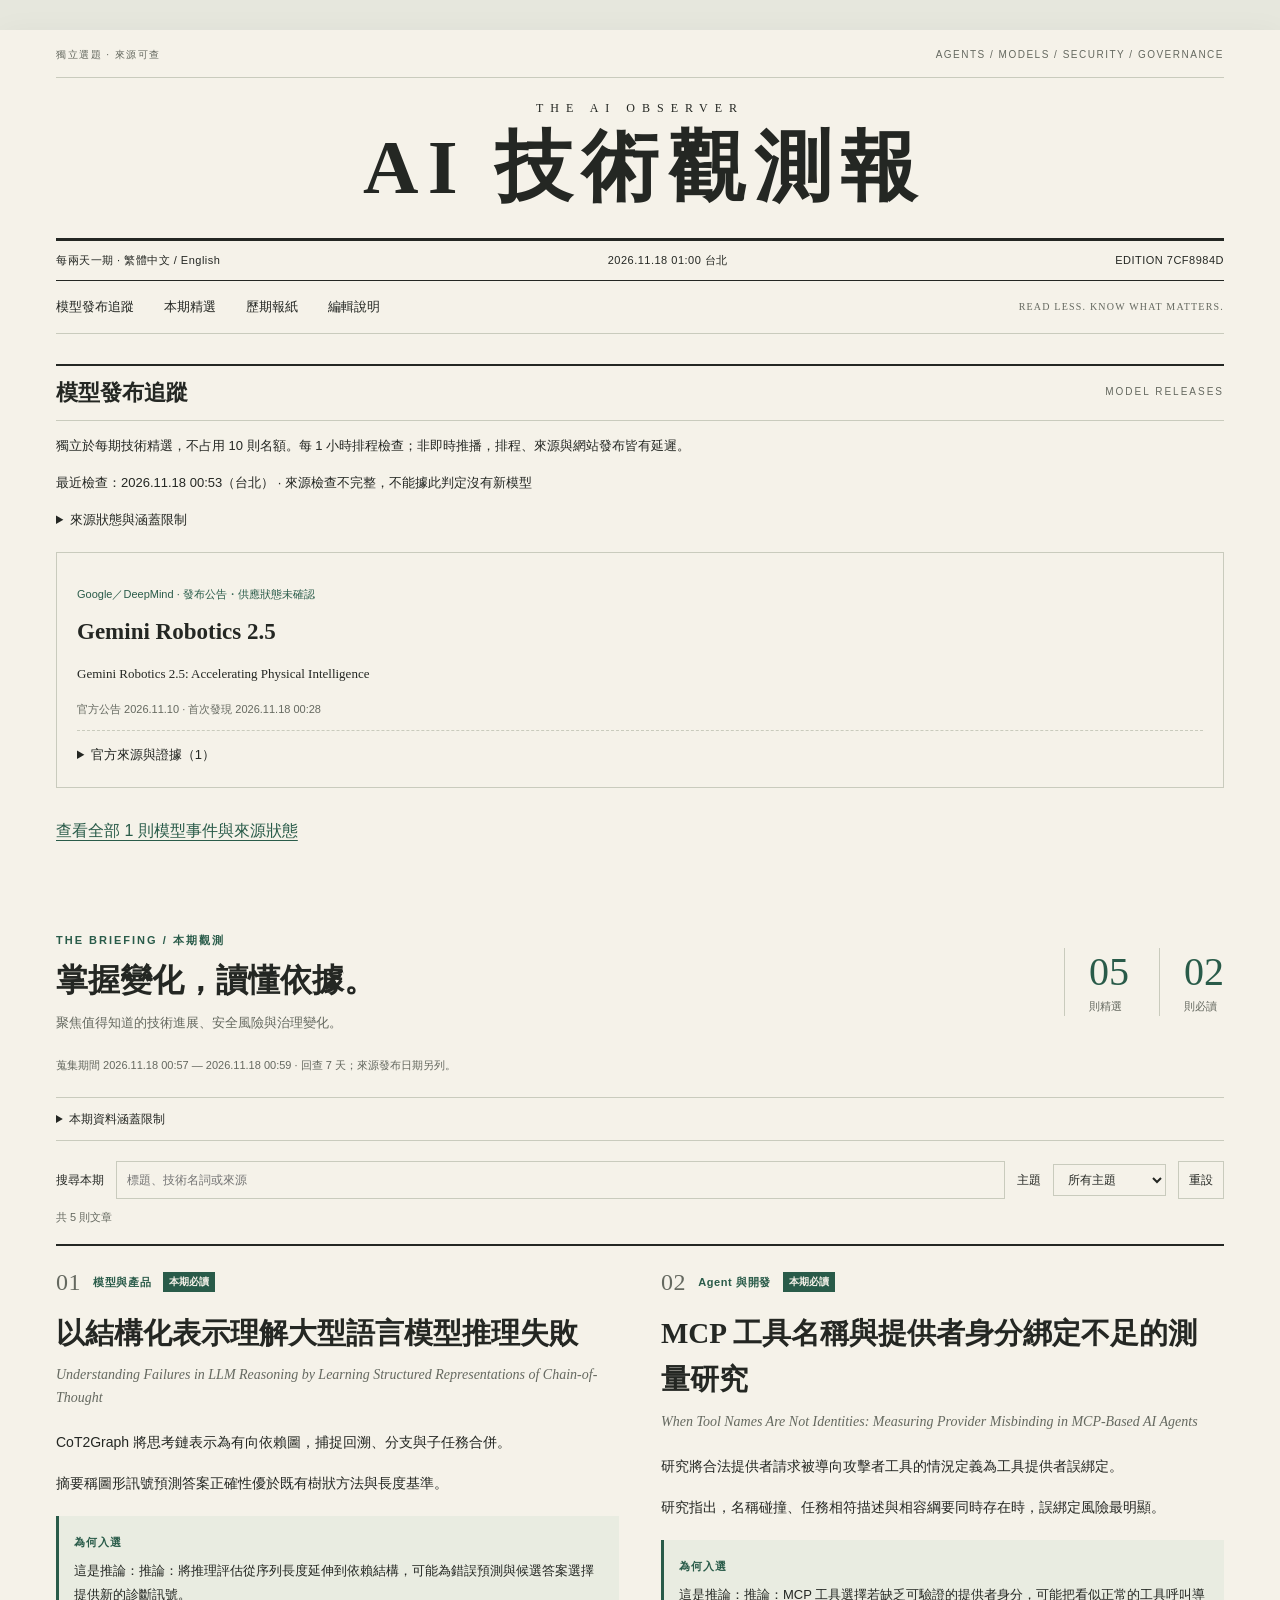
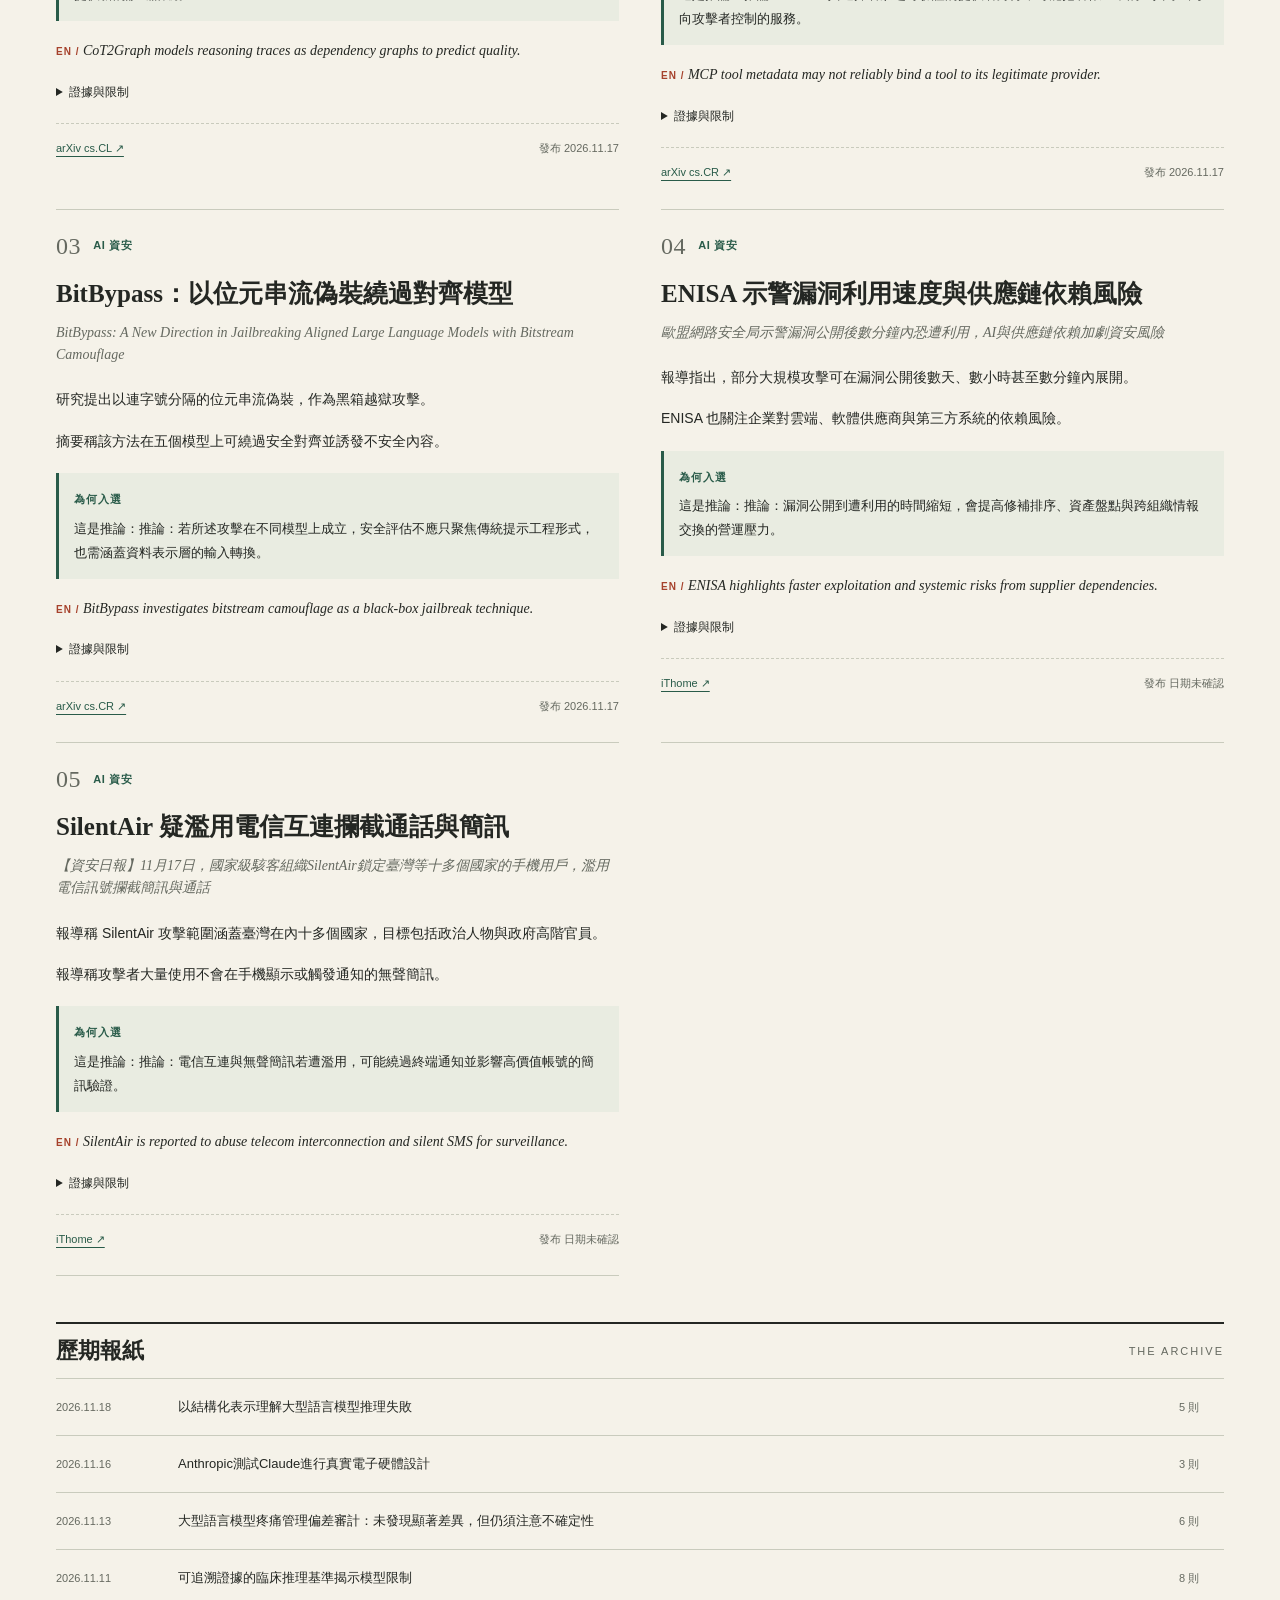
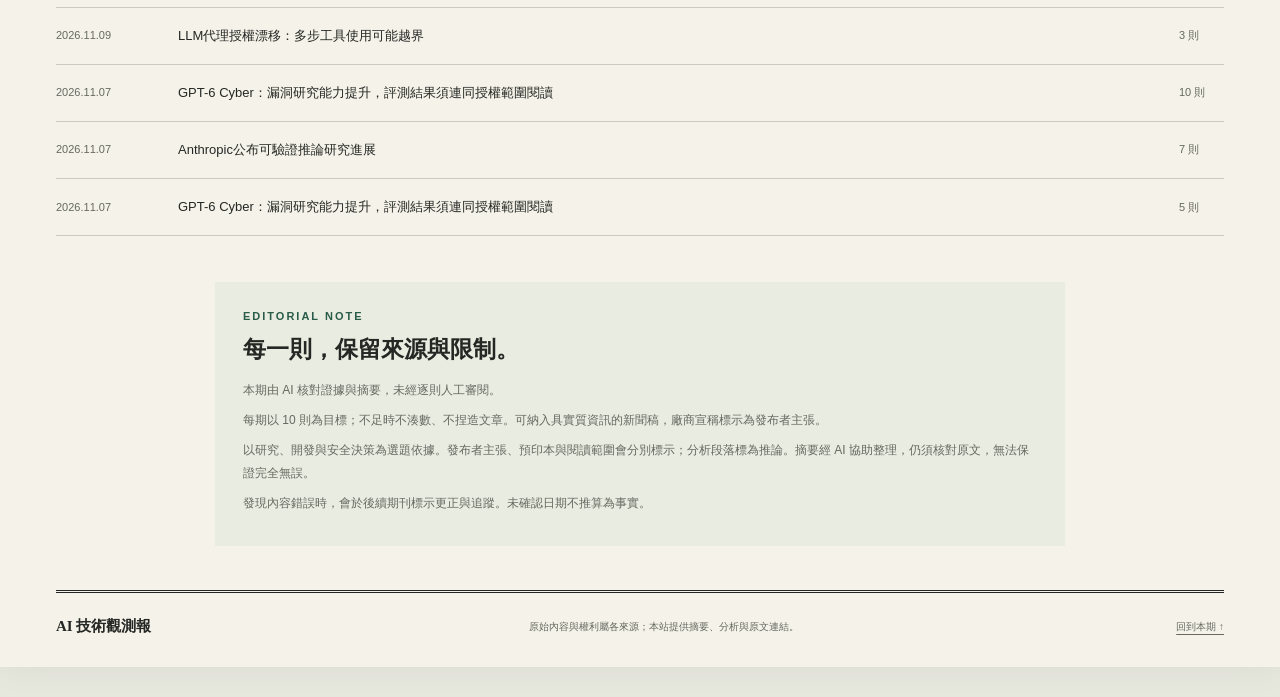
==== index.html @ f8c49986 "Publish evidence-reviewed AI newspaper" ====
<!doctype html>
<html lang="zh-Hant-TW"><head><meta charset="utf-8"><meta name="viewport" content="width=device-width, initial-scale=1">
<meta http-equiv="Content-Security-Policy" content="default-src 'none'; style-src 'self'; script-src 'self'; img-src 'self'; connect-src 'none'; base-uri 'none'; form-action 'none'; object-src 'none'">
<meta name="referrer" content="no-referrer"><meta name="description" content="每兩天精選 AI 技術、Agent、RAG、資安與治理資訊，附可查證來源。">
<title>AI 技術觀測報｜2026.11.18</title><link rel="stylesheet" href="assets/style.css"><script defer src="assets/app.js"></script></head>
<body><div class="paper"><header class="masthead"><div class="utility"><span>獨立選題 · 來源可查</span><span>AGENTS / MODELS / SECURITY / GOVERNANCE</span></div>
<p class="wordmark">THE AI OBSERVER</p><h1><a href="index.html">AI 技術觀測報</a></h1><div class="edition-line"><span>每兩天一期 · 繁體中文 / English</span><time>2026.11.18 01:00 台北</time><span>EDITION 7CF8984D</span></div></header>
<nav class="nav" aria-label="主要導覽"><a href="releases/index.html">模型發布追蹤</a><a href="#latest">本期精選</a><a href="#archive">歷期報紙</a><a href="#about">編輯說明</a><span class="nav-note">READ LESS. KNOW WHAT MATTERS.</span></nav>
<main><section class="model-releases" id="model-releases" tabindex="-1"><div class="section-heading"><h2>模型發布追蹤</h2><span>MODEL RELEASES</span></div>
<p>獨立於每期技術精選，不占用 10 則名額。每 1 小時排程檢查；非即時推播，排程、來源與網站發布皆有延遲。</p>
<p>最近檢查：2026.11.18 00:53（台北） · 來源檢查不完整，不能據此判定沒有新模型</p>
<details class="release-health"><summary>來源狀態與涵蓋限制</summary><ul><li>OpenAI Newsroom：部分完成；公告內文無法讀取；僅保存官方 Feed 摘錄。；公告內文無法讀取；僅保存官方 Feed 摘錄。；公告擷取或驗證失敗；保留先前事件。；公告內文無法讀取；僅保存官方 Feed 摘錄。；公告內文無法讀取；僅保存官方 Feed 摘錄。；公告內文無法讀取；僅保存官方 Feed 摘錄。</li><li>Anthropic News：已檢查</li><li>Google DeepMind Blog：已檢查</li><li>Meta AI Blog：已檢查</li><li>DeepSeek Change Log：已檢查</li><li>Qwen Official Research Index：已檢查</li><li>Qwen Official Model Repositories：已檢查</li></ul>
<p>依官方標題、版本名稱與發布用語辨識，未經逐則語意核對。僅擷取目前可見索引與設定回查範圍；不保證涵蓋所有新模型。日期未知不推算為發布日。</p>
<p>預告不代表已開放；權重上架不代表採用開放原始碼授權。Qwen 官方模型庫只補充權重消息，不能代表所有 API 模型發布。</p></details>
<div class="release-grid"><article class="release-card" id="model-4d3a0449ab5a70068e7b" data-provider="google" data-stage="announcement">
<p class="release-kicker">Google／DeepMind · 發布公告・供應狀態未確認</p>
<h3>Gemini Robotics 2.5</h3><p class="release-title" lang="en">Gemini Robotics 2.5: Accelerating Physical Intelligence</p>
<p class="release-date">官方公告 2026.11.10 · 首次發現 2026.11.18 00:28</p>
<details><summary>官方來源與證據（1）</summary><p>以下為發布者主張，未經本站獨立實測。供應、授權與價格以官方文件為準。</p><ul><li><a href="https://deepmind.google/blog/gemini-robotics-2-5-accelerates-real-world-physical-intelligence/" target="_blank" rel="noopener noreferrer">Gemini Robotics 2.5: Accelerating Physical Intelligence</a><p>官方公告 2026.11.10 · 已擷取網頁文字</p><blockquote cite="https://deepmind.google/blog/gemini-robotics-2-5-accelerates-real-world-physical-intelligence/">November 10, 2026 Models Gemini Robotics 2.5 accelerates real-world general dexterity Carolina Parada Share Your browser does not support the</blockquote></li></ul></details></article></div><p class="release-empty" hidden>沒有符合條件的模型事件。</p><a class="release-all" href="releases/index.html">查看全部 1 則模型事件與來源狀態</a></section><section class="issue-intro" id="latest"><div><p class="eyebrow">THE BRIEFING / 本期觀測</p><h2>掌握變化，讀懂依據。</h2><p>聚焦值得知道的技術進展、安全風險與治理變化。</p></div><div class="issue-stats"><div><strong>05</strong><span>則精選</span></div><div><strong>02</strong><span>則必讀</span></div></div></section>
<div class="coverage">蒐集期間 2026.11.18 00:57 — 2026.11.18 00:59 · 回查 7 天；來源發布日期另列。</div><details class="coverage-notes"><summary>本期資料涵蓋限制</summary><ul><li>OpenAI Newsroom：partial</li></ul></details>
<form class="filters" role="search"><label for="search">搜尋本期</label><input id="search" type="search" placeholder="標題、技術名詞或來源" autocomplete="off"><label for="topic">主題</label><select id="topic"><option value="all">所有主題</option><option value="security">AI 資安</option><option value="governance">AI 治理</option><option value="rag">RAG</option><option value="agents">Agent 與開發</option><option value="models">模型與產品</option><option value="research">研究與實作</option></select><button id="reset" type="button">重設</button></form>
<p id="filter-result" class="filter-result" role="status" aria-live="polite">共 5 則文章</p><section class="stories" aria-label="本期文章"><article class="story lead-story" data-topic="models" data-search="以結構化表示理解大型語言模型推理失敗 understanding failures in llm reasoning by learning structured representations of chain-of-thought cot2graph models reasoning traces as dependency graphs to predict quality. 模型與產品 arxiv cs.cl" id="story-6f3a37a6cb5a63295b57">
      <div class="story-kicker"><span class="story-number">01</span><span>模型與產品</span><span class="tag essential">本期必讀</span></div>
      <h2>以結構化表示理解大型語言模型推理失敗</h2><p class="original-title" lang="en">Understanding Failures in LLM Reasoning by Learning Structured Representations of Chain-of-Thought</p>
      <div class="claim-text"><p>CoT2Graph 將思考鏈表示為有向依賴圖，捕捉回溯、分支與子任務合併。</p><p>摘要稱圖形訊號預測答案正確性優於既有樹狀方法與長度基準。</p></div>
      <aside class="why"><strong>為何入選</strong><p>這是推論：推論：將推理評估從序列長度延伸到依賴結構，可能為錯誤預測與候選答案選擇提供新的診斷訊號。</p></aside>
      <p class="takeaway" lang="en"><span>EN /</span> CoT2Graph models reasoning traces as dependency graphs to predict quality.</p>
      <details><summary>證據與限制</summary><p>僅讀取預印本摘要；未核驗模型、資料集、比較基準與效果是否可重現。</p><p class="evidence-label">僅閱讀摘要 · 預印本・審查狀態未確認</p><blockquote>represents CoT traces as directed dependency graphs</blockquote><blockquote>graph-based signals better predict</blockquote></details>
      <footer class="source-line"><a href="https://arxiv.org/abs/2611.18611" target="_blank" rel="noopener noreferrer">arXiv cs.CL ↗</a><span>發布 2026.11.17</span></footer>
    </article><article class="story lead-story" data-topic="agents" data-search="mcp 工具名稱與提供者身分綁定不足的測量研究 when tool names are not identities: measuring provider misbinding in mcp-based ai agents mcp tool metadata may not reliably bind a tool to its legitimate provider. agent 與開發 arxiv cs.cr" id="story-ed636a10bf61a76db570">
      <div class="story-kicker"><span class="story-number">02</span><span>Agent 與開發</span><span class="tag essential">本期必讀</span></div>
      <h2>MCP 工具名稱與提供者身分綁定不足的測量研究</h2><p class="original-title" lang="en">When Tool Names Are Not Identities: Measuring Provider Misbinding in MCP-Based AI Agents</p>
      <div class="claim-text"><p>研究將合法提供者請求被導向攻擊者工具的情況定義為工具提供者誤綁定。</p><p>研究指出，名稱碰撞、任務相符描述與相容綱要同時存在時，誤綁定風險最明顯。</p></div>
      <aside class="why"><strong>為何入選</strong><p>這是推論：推論：MCP 工具選擇若缺乏可驗證的提供者身分，可能把看似正常的工具呼叫導向攻擊者控制的服務。</p></aside>
      <p class="takeaway" lang="en"><span>EN /</span> MCP tool metadata may not reliably bind a tool to its legitimate provider.</p>
      <details><summary>證據與限制</summary><p>僅讀取預印本摘要；實驗在受控 MCP 環境進行，未證明所有實際部署皆有相同風險。</p><p class="evidence-label">僅閱讀摘要 · 預印本・審查狀態未確認</p><blockquote>tool-provider misbinding</blockquote><blockquote>exact-name collision, task-aligned description</blockquote></details>
      <footer class="source-line"><a href="https://arxiv.org/abs/2611.21577" target="_blank" rel="noopener noreferrer">arXiv cs.CR ↗</a><span>發布 2026.11.17</span></footer>
    </article><article class="story " data-topic="security" data-search="bitbypass：以位元串流偽裝繞過對齊模型 bitbypass: a new direction in jailbreaking aligned large language models with bitstream camouflage bitbypass investigates bitstream camouflage as a black-box jailbreak technique. ai 資安 arxiv cs.cr" id="story-3fdbf4f9b178be4c802b">
      <div class="story-kicker"><span class="story-number">03</span><span>AI 資安</span></div>
      <h2>BitBypass：以位元串流偽裝繞過對齊模型</h2><p class="original-title" lang="en">BitBypass: A New Direction in Jailbreaking Aligned Large Language Models with Bitstream Camouflage</p>
      <div class="claim-text"><p>研究提出以連字號分隔的位元串流偽裝，作為黑箱越獄攻擊。</p><p>摘要稱該方法在五個模型上可繞過安全對齊並誘發不安全內容。</p></div>
      <aside class="why"><strong>為何入選</strong><p>這是推論：推論：若所述攻擊在不同模型上成立，安全評估不應只聚焦傳統提示工程形式，也需涵蓋資料表示層的輸入轉換。</p></aside>
      <p class="takeaway" lang="en"><span>EN /</span> BitBypass investigates bitstream camouflage as a black-box jailbreak technique.</p>
      <details><summary>證據與限制</summary><p>僅讀取預印本摘要；研究結果尚未經獨立驗證，且攻擊細節與實際防禦成本未完整呈現。</p><p class="evidence-label">僅閱讀摘要 · 預印本・審查狀態未確認</p><blockquote>hyphen-separated bitstream camouflage</blockquote><blockquote>bypassing their safety alignment</blockquote></details>
      <footer class="source-line"><a href="https://arxiv.org/abs/2506.02479" target="_blank" rel="noopener noreferrer">arXiv cs.CR ↗</a><span>發布 2026.11.17</span></footer>
    </article><article class="story " data-topic="security" data-search="enisa 示警漏洞利用速度與供應鏈依賴風險 歐盟網路安全局示警漏洞公開後數分鐘內恐遭利用，ai與供應鏈依賴加劇資安風險 enisa highlights faster exploitation and systemic risks from supplier dependencies. ai 資安 ithome" id="story-40868db9f48389b1e724">
      <div class="story-kicker"><span class="story-number">04</span><span>AI 資安</span></div>
      <h2>ENISA 示警漏洞利用速度與供應鏈依賴風險</h2><p class="original-title" lang="en">歐盟網路安全局示警漏洞公開後數分鐘內恐遭利用，AI與供應鏈依賴加劇資安風險</p>
      <div class="claim-text"><p>報導指出，部分大規模攻擊可在漏洞公開後數天、數小時甚至數分鐘內展開。</p><p>ENISA 也關注企業對雲端、軟體供應商與第三方系統的依賴風險。</p></div>
      <aside class="why"><strong>為何入選</strong><p>這是推論：推論：漏洞公開到遭利用的時間縮短，會提高修補排序、資產盤點與跨組織情報交換的營運壓力。</p></aside>
      <p class="takeaway" lang="en"><span>EN /</span> ENISA highlights faster exploitation and systemic risks from supplier dependencies.</p>
      <details><summary>證據與限制</summary><p>此篇為 iThome 二手報導，未直接讀取 ENISA 報告；摘要未提供個別漏洞或事件的驗證資料。</p><p class="evidence-label">已擷取網頁文字 · 二手報導</p><blockquote>甚至數分鐘內利用漏洞</blockquote><blockquote>企業對外部技術與服務的依賴</blockquote></details>
      <footer class="source-line"><a href="https://www.ithome.com.tw/news/180493" target="_blank" rel="noopener noreferrer">iThome ↗</a><span>發布 日期未確認</span></footer>
    </article><article class="story " data-topic="security" data-search="silentair 疑濫用電信互連攔截通話與簡訊 【資安日報】11月17日，國家級駭客組織silentair鎖定臺灣等十多個國家的手機用戶，濫用電信訊號攔截簡訊與通話 silentair is reported to abuse telecom interconnection and silent sms for surveillance. ai 資安 ithome" id="story-0671ed41fcad32c95145">
      <div class="story-kicker"><span class="story-number">05</span><span>AI 資安</span></div>
      <h2>SilentAir 疑濫用電信互連攔截通話與簡訊</h2><p class="original-title" lang="en">【資安日報】11月17日，國家級駭客組織SilentAir鎖定臺灣等十多個國家的手機用戶，濫用電信訊號攔截簡訊與通話</p>
      <div class="claim-text"><p>報導稱 SilentAir 攻擊範圍涵蓋臺灣在內十多個國家，目標包括政治人物與政府高階官員。</p><p>報導稱攻擊者大量使用不會在手機顯示或觸發通知的無聲簡訊。</p></div>
      <aside class="why"><strong>為何入選</strong><p>這是推論：推論：電信互連與無聲簡訊若遭濫用，可能繞過終端通知並影響高價值帳號的簡訊驗證。</p></aside>
      <p class="takeaway" lang="en"><span>EN /</span> SilentAir is reported to abuse telecom interconnection and silent SMS for surveillance.</p>
      <details><summary>證據與限制</summary><p>此篇為 iThome 二手整理，且歸因為電信資安業者 Enea 的揭露；未有獨立鑑識資料。</p><p class="evidence-label">已擷取網頁文字 · 二手報導</p><blockquote>攻擊範圍涵蓋臺灣在內十多個國家</blockquote><blockquote>不會在手機顯示或觸發通知</blockquote></details>
      <footer class="source-line"><a href="https://www.ithome.com.tw/news/180566" target="_blank" rel="noopener noreferrer">iThome ↗</a><span>發布 日期未確認</span></footer>
    </article></section><p id="empty" class="empty" hidden>本期沒有符合條件的文章。</p>
<section id="archive" class="archive"><div class="section-heading"><h2>歷期報紙</h2><span>THE ARCHIVE</span></div><ol><li><a href="issues/issue-1548b72e7cf8984d/index.html"><span>2026.11.18</span><strong>以結構化表示理解大型語言模型推理失敗</strong><small>5 則</small></a></li><li><a href="issues/issue-342d6b24ca037172/index.html"><span>2026.11.16</span><strong>Anthropic測試Claude進行真實電子硬體設計</strong><small>3 則</small></a></li><li><a href="issues/issue-f36139daa19f6c95/index.html"><span>2026.11.13</span><strong>大型語言模型疼痛管理偏差審計：未發現顯著差異，但仍須注意不確定性</strong><small>6 則</small></a></li><li><a href="issues/issue-fa1ba8828e40ee83/index.html"><span>2026.11.11</span><strong>可追溯證據的臨床推理基準揭示模型限制</strong><small>8 則</small></a></li><li><a href="issues/issue-63ee9eb98093991f/index.html"><span>2026.11.09</span><strong>LLM代理授權漂移：多步工具使用可能越界</strong><small>3 則</small></a></li><li><a href="issues/issue-b9c5dd594de4fddd/index.html"><span>2026.11.07</span><strong>GPT-6 Cyber：漏洞研究能力提升，評測結果須連同授權範圍閱讀</strong><small>10 則</small></a></li><li><a href="issues/issue-d41582dafcc8df37/index.html"><span>2026.11.07</span><strong>Anthropic公布可驗證推論研究進展</strong><small>7 則</small></a></li><li><a href="issues/issue-7452344c1f4f3ecd/index.html"><span>2026.11.07</span><strong>GPT-6 Cyber：漏洞研究能力提升，評測結果須連同授權範圍閱讀</strong><small>5 則</small></a></li></ol></section>
<section id="about" class="about"><p class="eyebrow">EDITORIAL NOTE</p><h2>每一則，保留來源與限制。</h2><p>本期由 AI 核對證據與摘要，未經逐則人工審閱。</p><p>每期以 10 則為目標；不足時不湊數、不捏造文章。可納入具實質資訊的新聞稿，廠商宣稱標示為發布者主張。</p><p>以研究、開發與安全決策為選題依據。發布者主張、預印本與閱讀範圍會分別標示；分析段落標為推論。摘要經 AI 協助整理，仍須核對原文，無法保證完全無誤。</p><p>發現內容錯誤時，會於後續期刊標示更正與追蹤。未確認日期不推算為事實。</p></section></main>
<footer class="paper-footer"><strong>AI 技術觀測報</strong><span>原始內容與權利屬各來源；本站提供摘要、分析與原文連結。</span><a href="#latest">回到本期 ↑</a></footer></div></body></html>
---- assets/style.css ----
@charset "UTF-8";
:root{--paper:#f5f2e9;--ink:#242723;--muted:#656960;--line:#c9cbbd;--green:#295b49;--rust:#a6422c;--serif:"Noto Serif TC","Source Han Serif TC","PMingLiU",Georgia,serif;--sans:"Noto Sans TC","Microsoft JhengHei",Arial,sans-serif}
*{box-sizing:border-box}html{scroll-behavior:smooth;scroll-padding-top:24px}body{margin:0;background:#e6e7dd;color:var(--ink);font:16px/1.85 var(--sans)}a{color:inherit;text-underline-offset:4px}button,input,select{font:inherit}a:focus-visible,button:focus-visible,input:focus-visible,select:focus-visible,summary:focus-visible{outline:3px solid var(--rust);outline-offset:4px}.paper{max-width:1320px;margin:30px auto;background:var(--paper);padding:0 56px;box-shadow:0 4px 30px #20271a0c}.utility{display:flex;justify-content:space-between;gap:20px;padding:16px 0 12px;border-bottom:1px solid var(--line);font-size:10px;letter-spacing:1.5px;color:var(--muted)}.wordmark{text-align:center;font:12px/1.4 Georgia,serif;letter-spacing:7px;margin:22px 0 4px}.masthead h1{text-align:center;font:700 clamp(38px,6vw,78px)/1.25 var(--serif);letter-spacing:.12em;margin:0 0 22px;padding-left:.12em}.masthead h1 a{text-decoration:none}.edition-line{display:flex;justify-content:space-between;gap:16px;flex-wrap:wrap;border-top:3px solid var(--ink);border-bottom:1px solid var(--ink);padding:9px 0;font-size:11px;letter-spacing:.5px}.nav{display:flex;gap:30px;align-items:center;border-bottom:1px solid var(--line);padding:14px 0;font-size:13px}.nav a{text-decoration:none}.nav a:hover{color:var(--green)}.nav-note{margin-left:auto;font:10px Georgia,serif;letter-spacing:1.2px;color:var(--muted)}.issue-intro{display:flex;justify-content:space-between;align-items:center;gap:30px;padding:34px 0 20px}.eyebrow{color:var(--green);font-size:11px;letter-spacing:2px;font-weight:700;margin:0 0 8px}.issue-intro h2{font:600 32px/1.4 var(--serif);margin:0 0 8px}.issue-intro p:not(.eyebrow){font-size:13px;color:var(--muted);margin:0}.issue-stats{display:flex;gap:30px;flex-shrink:0}.issue-stats div{border-left:1px solid var(--line);padding-left:24px;display:grid}.issue-stats strong{font:40px/1.2 Georgia,serif;color:var(--green)}.issue-stats span{font-size:11px;color:var(--muted)}.coverage{font-size:11px;color:var(--muted);padding:0 0 22px;border-bottom:1px solid var(--line)}.coverage-notes{font-size:12px;border-bottom:1px solid var(--line);padding:10px 0}.filters{display:flex;gap:12px;align-items:center;padding:20px 0 4px;font-size:12px}.filters input,.filters select,.filters button{background:transparent;border:1px solid var(--line);border-radius:0;color:var(--ink);padding:7px 10px}.filters input{flex:1;min-width:120px}.filters button{cursor:pointer}.filters button:hover{border-color:var(--green)}.filter-result{font-size:11px;color:var(--muted);margin:4px 0 16px}.stories{display:grid;grid-template-columns:repeat(2,minmax(0,1fr));gap:0 42px;border-top:2px solid var(--ink)}.story{padding:24px 0 26px;border-bottom:1px solid var(--line);min-width:0}.story[hidden]{display:none}.story-kicker{display:flex;gap:12px;align-items:center;flex-wrap:wrap;color:var(--green);font-size:11px;font-weight:700;letter-spacing:.6px}.story-number{font:24px/1 Georgia,serif;color:var(--muted)}.tag{font-size:10px;padding:1px 6px;letter-spacing:0}.essential{color:var(--paper);background:var(--green)}.follow{border:1px solid var(--rust);color:var(--rust)}.story h2{font:700 25px/1.6 var(--serif);margin:16px 0 8px;overflow-wrap:anywhere}.lead-story h2{font-size:29px}.original-title{font:italic 14px/1.6 Georgia,serif;color:var(--muted);margin:0 0 20px;overflow-wrap:anywhere}.claim-text{font-size:14px;line-height:1.95}.claim-text p{margin:0 0 14px}.why{border-left:3px solid var(--green);background:#e9ece1;padding:10px 15px;margin:18px 0}.why strong{font-size:11px;color:var(--green);letter-spacing:1px}.why p{font-size:13px;margin:4px 0}.takeaway{font:italic 14px/1.7 Georgia,serif}.takeaway span{font:700 10px var(--sans);color:var(--rust);letter-spacing:1px}.story details{font-size:12px;color:var(--muted);margin-top:18px}.story summary{cursor:pointer;color:var(--ink);width:fit-content}.story details p{margin:10px 0}.evidence-label{color:var(--rust)}blockquote{font:12px/1.7 Georgia,var(--serif);margin:10px 0;padding:0 0 0 12px;border-left:1px solid var(--line);overflow-wrap:anywhere}.source-line{display:flex;justify-content:space-between;gap:16px;flex-wrap:wrap;border-top:1px dashed var(--line);padding-top:14px;margin-top:20px;font-size:11px;color:var(--muted)}.source-line a{color:var(--green)}.archive{margin:46px 0}.section-heading{display:flex;align-items:center;justify-content:space-between;border-top:2px solid var(--ink);border-bottom:1px solid var(--line);padding:12px 0}.section-heading h2{font:600 22px var(--serif);margin:0}.section-heading span{font-size:10px;letter-spacing:2px;color:var(--muted)}.archive ol{list-style:none;padding:0;margin:0}.archive li{border-bottom:1px solid var(--line)}.archive a{display:grid;grid-template-columns:100px 1fr 45px;gap:22px;padding:16px 0;text-decoration:none;align-items:center}.archive a:hover strong{color:var(--green)}.archive span,.archive small{font-size:11px;color:var(--muted)}.archive strong{font-size:13px;font-weight:400}.about{padding:24px 28px;background:#e9ece1;max-width:850px;margin:0 auto 44px}.about h2{font:600 23px var(--serif);margin:0 0 14px}.about p:not(.eyebrow){font-size:12px;color:var(--muted);margin:8px 0}.paper-footer{display:flex;align-items:center;justify-content:space-between;gap:20px;flex-wrap:wrap;padding:20px 0 26px;border-top:3px double var(--ink);font-size:10px;color:var(--muted)}.paper-footer strong{font-family:var(--serif);font-size:15px;color:var(--ink)}.preview-banner{background:var(--rust);color:white;text-align:center;padding:8px 16px;font-size:12px}.empty{padding:40px;text-align:center;color:var(--muted)}
@media(min-width:1300px){.stories{grid-template-columns:repeat(3,minmax(0,1fr));gap:0 32px}.lead-story:first-child{grid-column:span 2}.lead-story:first-child h2{font-size:35px}.lead-story:first-child .claim-text{font-size:15px}}
@media(max-width:800px){.paper{margin:0;padding:0 24px}.utility{font-size:9px}.utility span:last-child{display:none}.wordmark{font-size:10px;letter-spacing:5px}.masthead h1{font-size:42px;letter-spacing:.08em}.edition-line{font-size:10px}.edition-line span:last-child{display:none}.nav{gap:24px}.nav-note{display:none}.issue-intro{padding-top:26px}.issue-intro h2{font-size:25px}.issue-stats{gap:16px}.issue-stats div{padding-left:14px}.issue-stats strong{font-size:30px}.stories{grid-template-columns:1fr;gap:0}.story h2,.lead-story h2{font-size:26px}.filters{flex-wrap:wrap;gap:8px}.filters input{flex-basis:65%}.filters label{font-size:11px}.archive a{grid-template-columns:80px 1fr;gap:12px}.archive small{display:none}.paper-footer span{flex-basis:100%;order:3}.coverage{font-size:10px}.about{padding:20px}}
@media(max-width:430px){.paper{padding:0 18px}.masthead h1{font-size:34px}.wordmark{letter-spacing:3px}.issue-intro{align-items:flex-start}.issue-stats div:last-child{display:none}.issue-intro h2{font-size:22px}.issue-intro p:not(.eyebrow){font-size:11px}.story h2,.lead-story h2{font-size:24px}.filters input{flex-basis:75%}.edition-line{gap:5px}}
@media(prefers-reduced-motion:reduce){html{scroll-behavior:auto}}
@media print{body{background:white}.paper{margin:0;padding:0;box-shadow:none}.filters,.filter-result,.nav,.preview-banner{display:none}.stories{display:block}.story{break-inside:avoid}details{display:block}.about{background:none}.paper-footer{font-size:9px}}
.model-releases{margin:30px 0 42px}.model-releases>p,.release-health,.release-card{font-size:13px}.release-grid{display:grid;grid-template-columns:repeat(auto-fit,minmax(min(100%,300px),1fr));gap:20px;margin:20px 0}.release-card{min-width:0;border:1px solid var(--line);padding:20px;overflow-wrap:anywhere}.release-card[hidden]{display:none}.release-card h3{font:600 23px/1.45 var(--serif);margin:8px 0}.release-kicker{color:var(--green);font-size:11px}.release-date{color:var(--muted);font-size:11px}.release-title{font-family:Georgia,var(--serif)}.release-card details{border-top:1px dashed var(--line);padding-top:12px}.release-card summary,.release-health summary{cursor:pointer;min-height:24px}.release-card ul,.release-health ul{padding-left:20px}.release-controls{display:flex;gap:12px;align-items:center;flex-wrap:wrap;margin:20px 0}.release-controls select{max-width:100%;padding:6px}.release-controls button{padding:6px 14px;cursor:pointer}.release-all{display:inline-block;padding:8px 0;color:var(--green)}.skip-link{position:absolute;left:12px;top:12px;background:var(--paper);padding:8px;transform:translateY(-200%)}.skip-link:focus{transform:none}
@media(max-width:800px){.nav{flex-wrap:wrap}.release-grid{grid-template-columns:1fr}.release-controls{gap:8px}.model-releases .section-heading{flex-wrap:wrap;gap:8px}.release-card{padding:16px}}
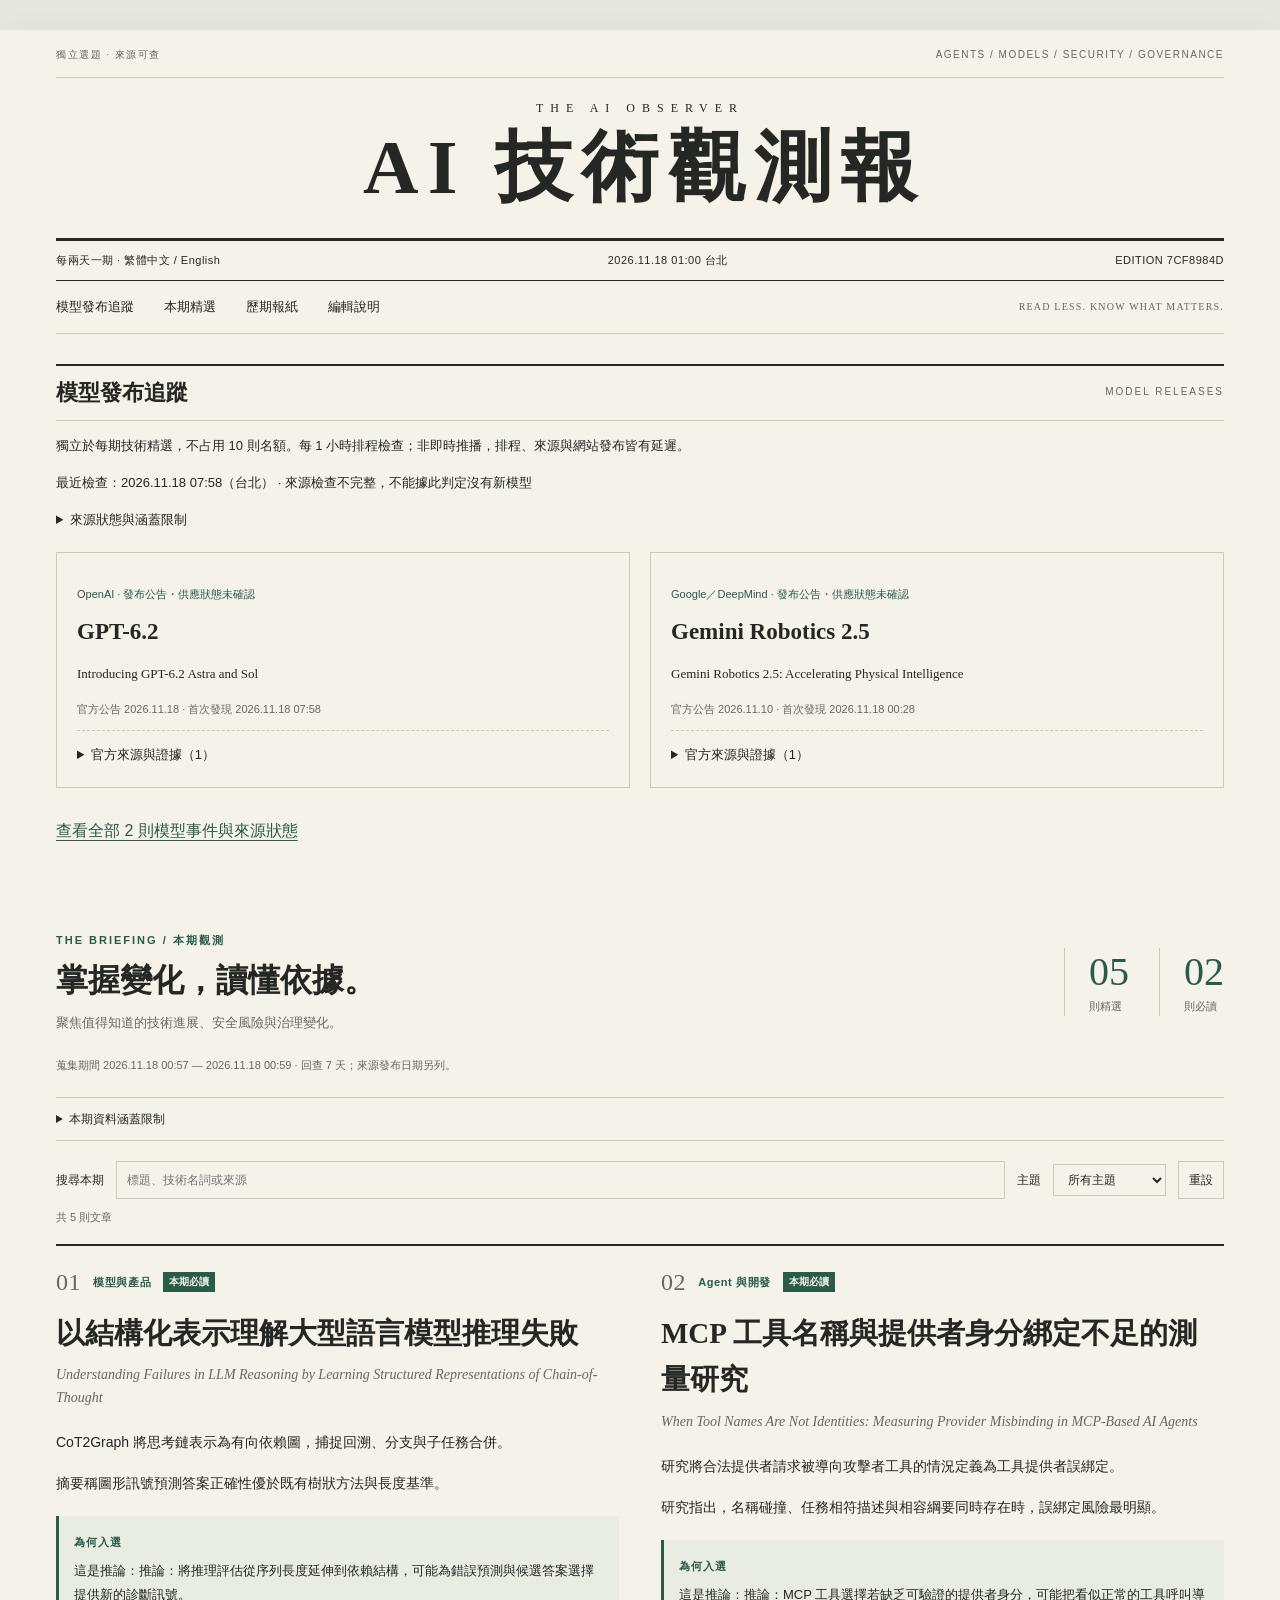
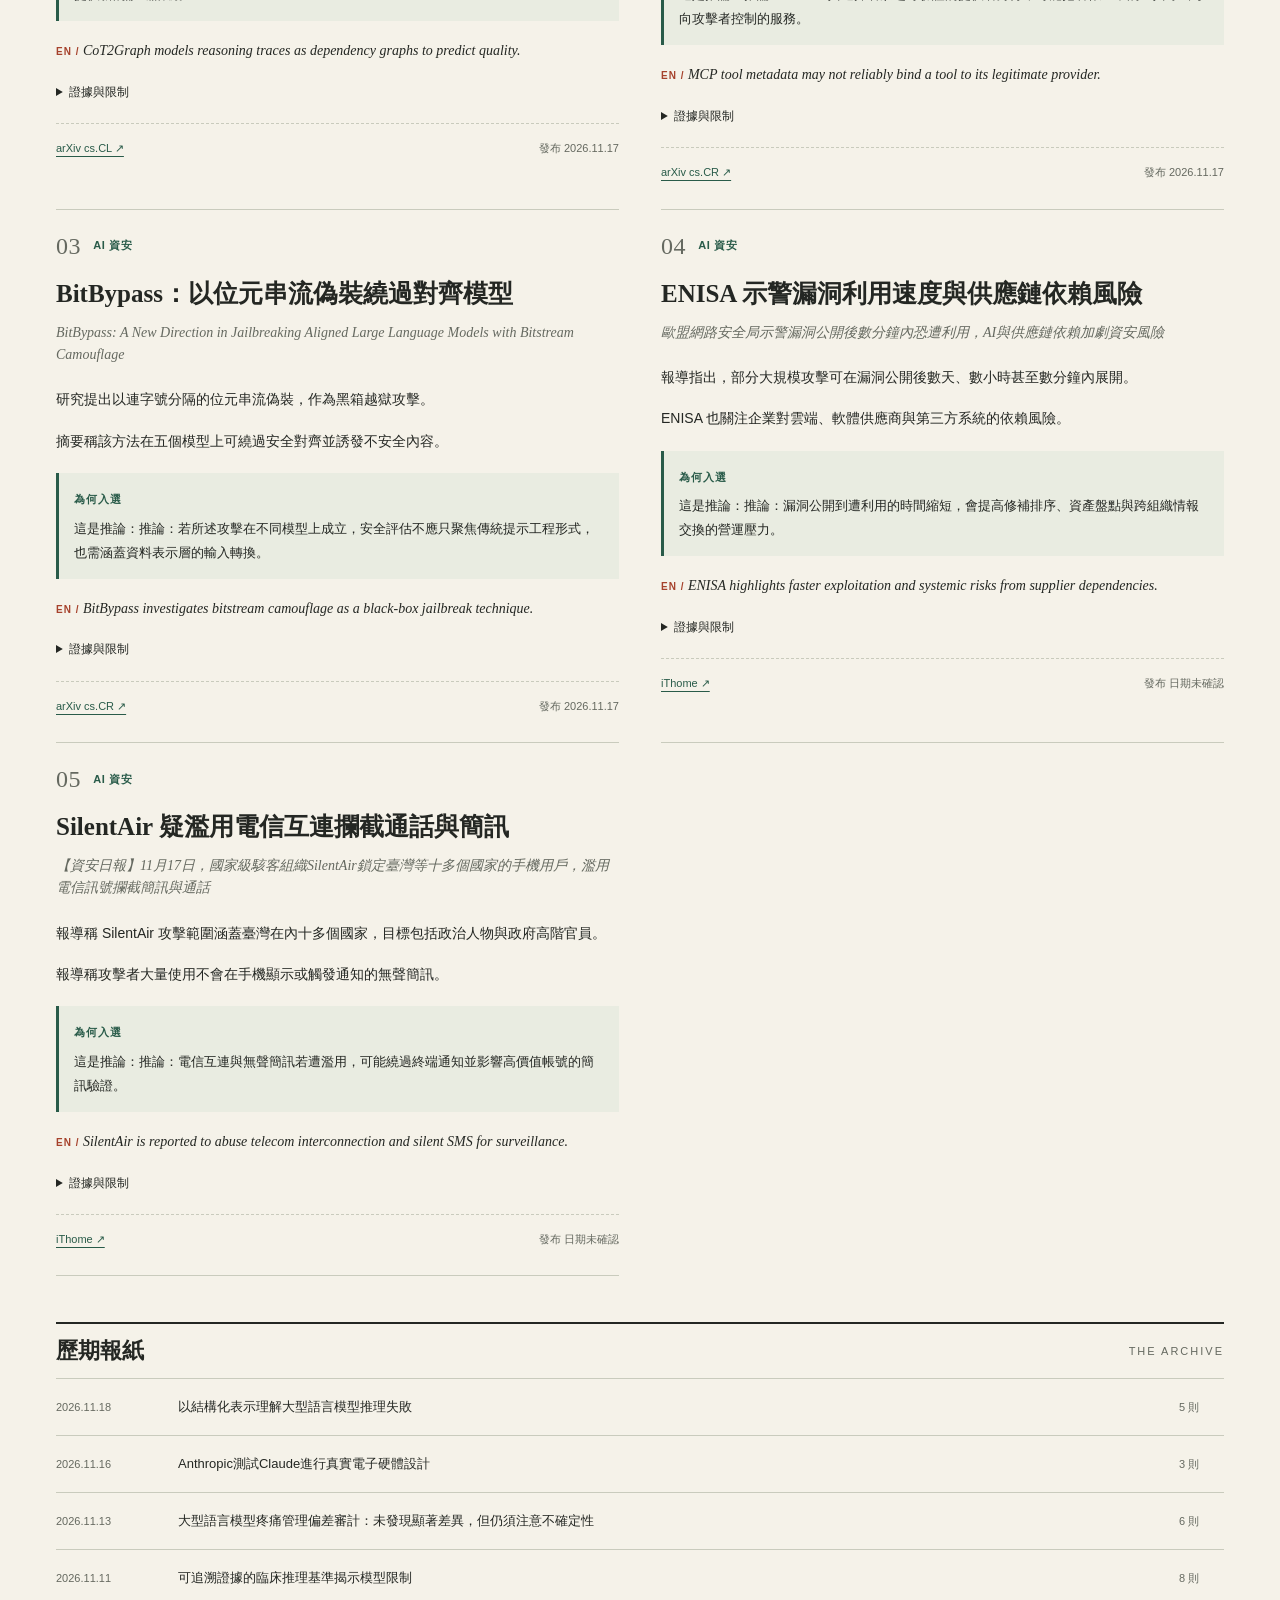
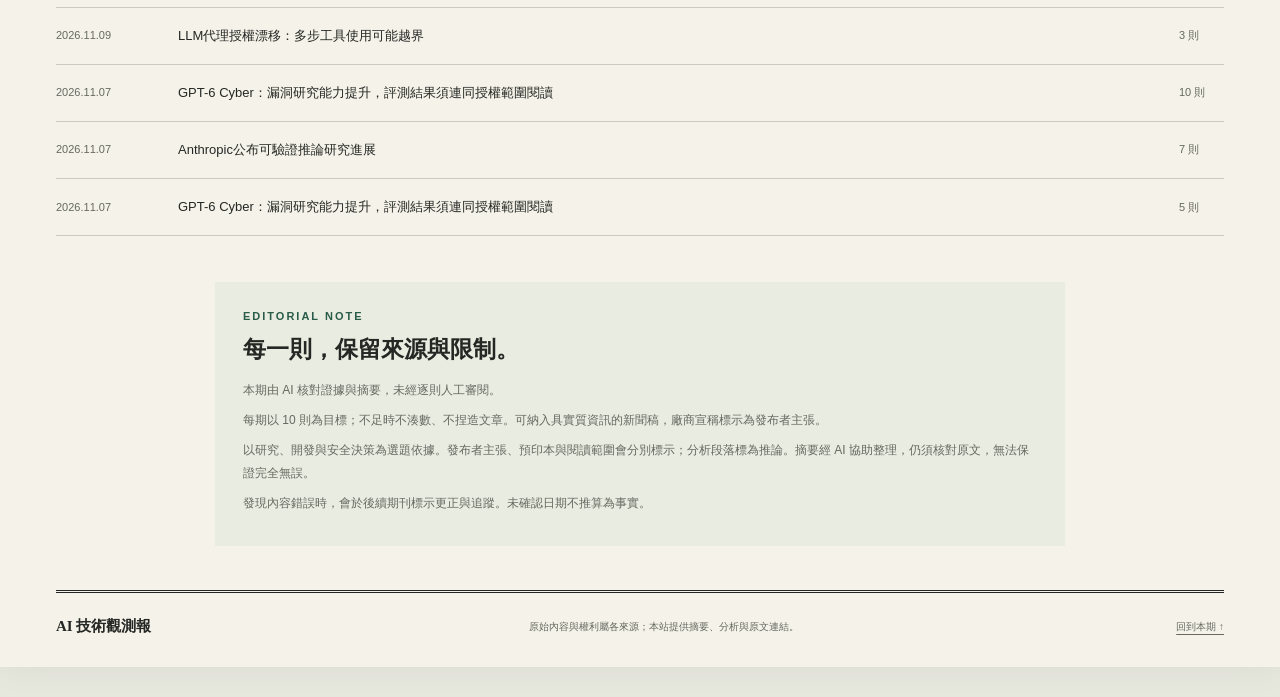
==== commit bc0547c9: "Publish evidence-reviewed AI newspaper" ====
--- a/index.html
+++ b/index.html
@@ -8,15 +8,19 @@
 <nav class="nav" aria-label="主要導覽"><a href="releases/index.html">模型發布追蹤</a><a href="#latest">本期精選</a><a href="#archive">歷期報紙</a><a href="#about">編輯說明</a><span class="nav-note">READ LESS. KNOW WHAT MATTERS.</span></nav>
 <main><section class="model-releases" id="model-releases" tabindex="-1"><div class="section-heading"><h2>模型發布追蹤</h2><span>MODEL RELEASES</span></div>
 <p>獨立於每期技術精選，不占用 10 則名額。每 1 小時排程檢查；非即時推播，排程、來源與網站發布皆有延遲。</p>
-<p>最近檢查：2026.11.18 00:53（台北） · 來源檢查不完整，不能據此判定沒有新模型</p>
-<details class="release-health"><summary>來源狀態與涵蓋限制</summary><ul><li>OpenAI Newsroom：部分完成；公告內文無法讀取；僅保存官方 Feed 摘錄。；公告內文無法讀取；僅保存官方 Feed 摘錄。；公告擷取或驗證失敗；保留先前事件。；公告內文無法讀取；僅保存官方 Feed 摘錄。；公告內文無法讀取；僅保存官方 Feed 摘錄。；公告內文無法讀取；僅保存官方 Feed 摘錄。</li><li>Anthropic News：已檢查</li><li>Google DeepMind Blog：已檢查</li><li>Meta AI Blog：已檢查</li><li>DeepSeek Change Log：已檢查</li><li>Qwen Official Research Index：已檢查</li><li>Qwen Official Model Repositories：已檢查</li></ul>
+<p>最近檢查：2026.11.18 07:58（台北） · 來源檢查不完整，不能據此判定沒有新模型</p>
+<details class="release-health"><summary>來源狀態與涵蓋限制</summary><ul><li>OpenAI Newsroom：部分完成；公告內文無法讀取；僅保存官方 Feed 摘錄。；公告內文無法讀取；僅保存官方 Feed 摘錄。；公告內文無法讀取；僅保存官方 Feed 摘錄。；公告擷取或驗證失敗；保留先前事件。；公告內文無法讀取；僅保存官方 Feed 摘錄。；公告內文無法讀取；僅保存官方 Feed 摘錄。；公告內文無法讀取；僅保存官方 Feed 摘錄。</li><li>Anthropic News：已檢查</li><li>Google DeepMind Blog：失敗；官方來源連線或解析失敗；保留先前事件。</li><li>Meta AI Blog：已檢查</li><li>DeepSeek Change Log：已檢查</li><li>Qwen Official Research Index：已檢查</li><li>Qwen Official Model Repositories：已檢查</li></ul>
 <p>依官方標題、版本名稱與發布用語辨識，未經逐則語意核對。僅擷取目前可見索引與設定回查範圍；不保證涵蓋所有新模型。日期未知不推算為發布日。</p>
 <p>預告不代表已開放；權重上架不代表採用開放原始碼授權。Qwen 官方模型庫只補充權重消息，不能代表所有 API 模型發布。</p></details>
-<div class="release-grid"><article class="release-card" id="model-4d3a0449ab5a70068e7b" data-provider="google" data-stage="announcement">
+<div class="release-grid"><article class="release-card" id="model-9075961c66e4d0e620cb" data-provider="openai" data-stage="announcement">
+<p class="release-kicker">OpenAI · 發布公告・供應狀態未確認</p>
+<h3>GPT-6.2</h3><p class="release-title" lang="en">Introducing GPT-6.2 Astra and Sol</p>
+<p class="release-date">官方公告 2026.11.18 · 首次發現 2026.11.18 07:58</p>
+<details><summary>官方來源與證據（1）</summary><p>以下為發布者主張，未經本站獨立實測。供應、授權與價格以官方文件為準。</p><ul><li><a href="https://openai.com/index/introducing-gpt-6-2-astra-sol" target="_blank" rel="noopener noreferrer">Introducing GPT-6.2 Astra and Sol</a><p>官方公告 2026.11.18 · 僅閱讀官方 Feed 摘錄</p><blockquote cite="https://openai.com/index/introducing-gpt-6-2-astra-sol">Introducing GPT‑6.2 Astra and Sol, with better professional outputs, coding, computer use, and efficiency at lower cost across ChatGPT Work,</blockquote></li></ul></details></article><article class="release-card" id="model-4d3a0449ab5a70068e7b" data-provider="google" data-stage="announcement">
 <p class="release-kicker">Google／DeepMind · 發布公告・供應狀態未確認</p>
 <h3>Gemini Robotics 2.5</h3><p class="release-title" lang="en">Gemini Robotics 2.5: Accelerating Physical Intelligence</p>
 <p class="release-date">官方公告 2026.11.10 · 首次發現 2026.11.18 00:28</p>
-<details><summary>官方來源與證據（1）</summary><p>以下為發布者主張，未經本站獨立實測。供應、授權與價格以官方文件為準。</p><ul><li><a href="https://deepmind.google/blog/gemini-robotics-2-5-accelerates-real-world-physical-intelligence/" target="_blank" rel="noopener noreferrer">Gemini Robotics 2.5: Accelerating Physical Intelligence</a><p>官方公告 2026.11.10 · 已擷取網頁文字</p><blockquote cite="https://deepmind.google/blog/gemini-robotics-2-5-accelerates-real-world-physical-intelligence/">November 10, 2026 Models Gemini Robotics 2.5 accelerates real-world general dexterity Carolina Parada Share Your browser does not support the</blockquote></li></ul></details></article></div><p class="release-empty" hidden>沒有符合條件的模型事件。</p><a class="release-all" href="releases/index.html">查看全部 1 則模型事件與來源狀態</a></section><section class="issue-intro" id="latest"><div><p class="eyebrow">THE BRIEFING / 本期觀測</p><h2>掌握變化，讀懂依據。</h2><p>聚焦值得知道的技術進展、安全風險與治理變化。</p></div><div class="issue-stats"><div><strong>05</strong><span>則精選</span></div><div><strong>02</strong><span>則必讀</span></div></div></section>
+<details><summary>官方來源與證據（1）</summary><p>以下為發布者主張，未經本站獨立實測。供應、授權與價格以官方文件為準。</p><ul><li><a href="https://deepmind.google/blog/gemini-robotics-2-5-accelerates-real-world-physical-intelligence/" target="_blank" rel="noopener noreferrer">Gemini Robotics 2.5: Accelerating Physical Intelligence</a><p>官方公告 2026.11.10 · 已擷取網頁文字</p><blockquote cite="https://deepmind.google/blog/gemini-robotics-2-5-accelerates-real-world-physical-intelligence/">November 10, 2026 Models Gemini Robotics 2.5 accelerates real-world general dexterity Carolina Parada Share Your browser does not support the</blockquote></li></ul></details></article></div><p class="release-empty" hidden>沒有符合條件的模型事件。</p><a class="release-all" href="releases/index.html">查看全部 2 則模型事件與來源狀態</a></section><section class="issue-intro" id="latest"><div><p class="eyebrow">THE BRIEFING / 本期觀測</p><h2>掌握變化，讀懂依據。</h2><p>聚焦值得知道的技術進展、安全風險與治理變化。</p></div><div class="issue-stats"><div><strong>05</strong><span>則精選</span></div><div><strong>02</strong><span>則必讀</span></div></div></section>
 <div class="coverage">蒐集期間 2026.11.18 00:57 — 2026.11.18 00:59 · 回查 7 天；來源發布日期另列。</div><details class="coverage-notes"><summary>本期資料涵蓋限制</summary><ul><li>OpenAI Newsroom：partial</li></ul></details>
 <form class="filters" role="search"><label for="search">搜尋本期</label><input id="search" type="search" placeholder="標題、技術名詞或來源" autocomplete="off"><label for="topic">主題</label><select id="topic"><option value="all">所有主題</option><option value="security">AI 資安</option><option value="governance">AI 治理</option><option value="rag">RAG</option><option value="agents">Agent 與開發</option><option value="models">模型與產品</option><option value="research">研究與實作</option></select><button id="reset" type="button">重設</button></form>
 <p id="filter-result" class="filter-result" role="status" aria-live="polite">共 5 則文章</p><section class="stories" aria-label="本期文章"><article class="story lead-story" data-topic="models" data-search="以結構化表示理解大型語言模型推理失敗 understanding failures in llm reasoning by learning structured representations of chain-of-thought cot2graph models reasoning traces as dependency graphs to predict quality. 模型與產品 arxiv cs.cl" id="story-6f3a37a6cb5a63295b57">
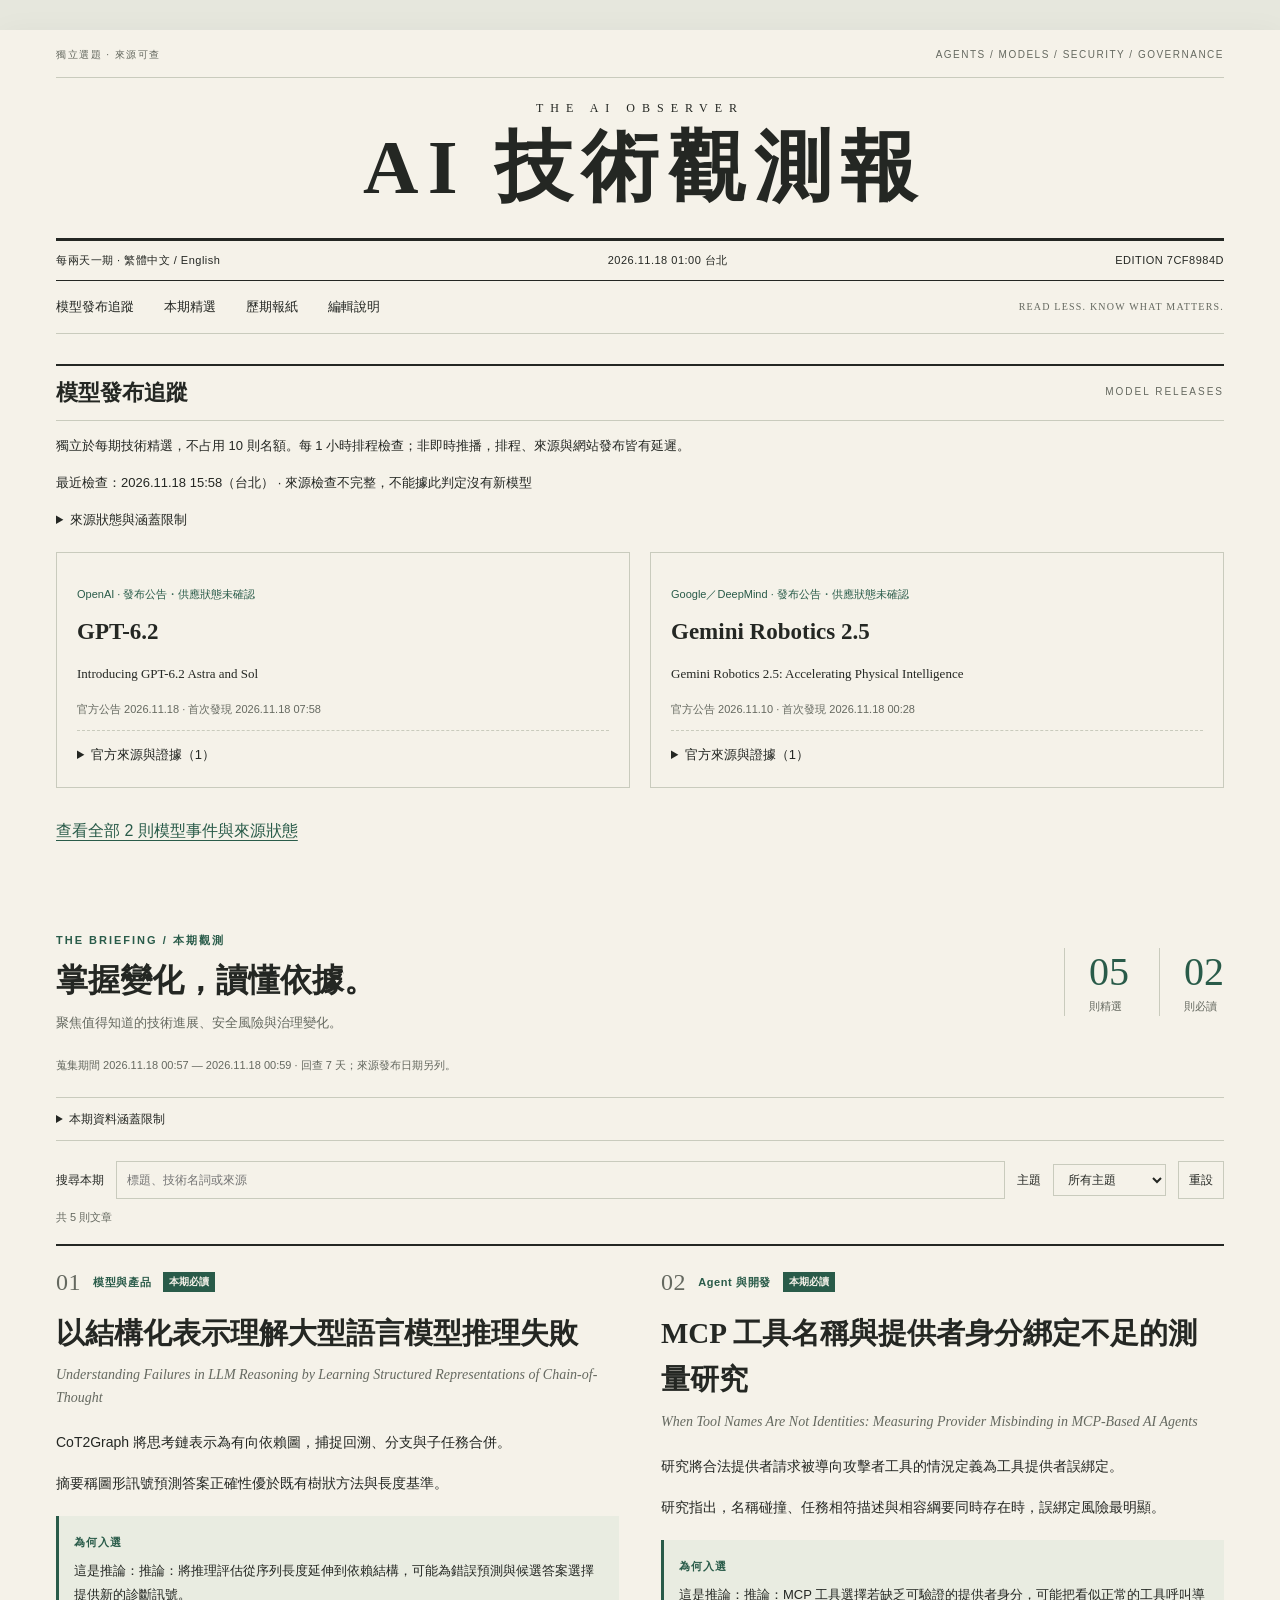
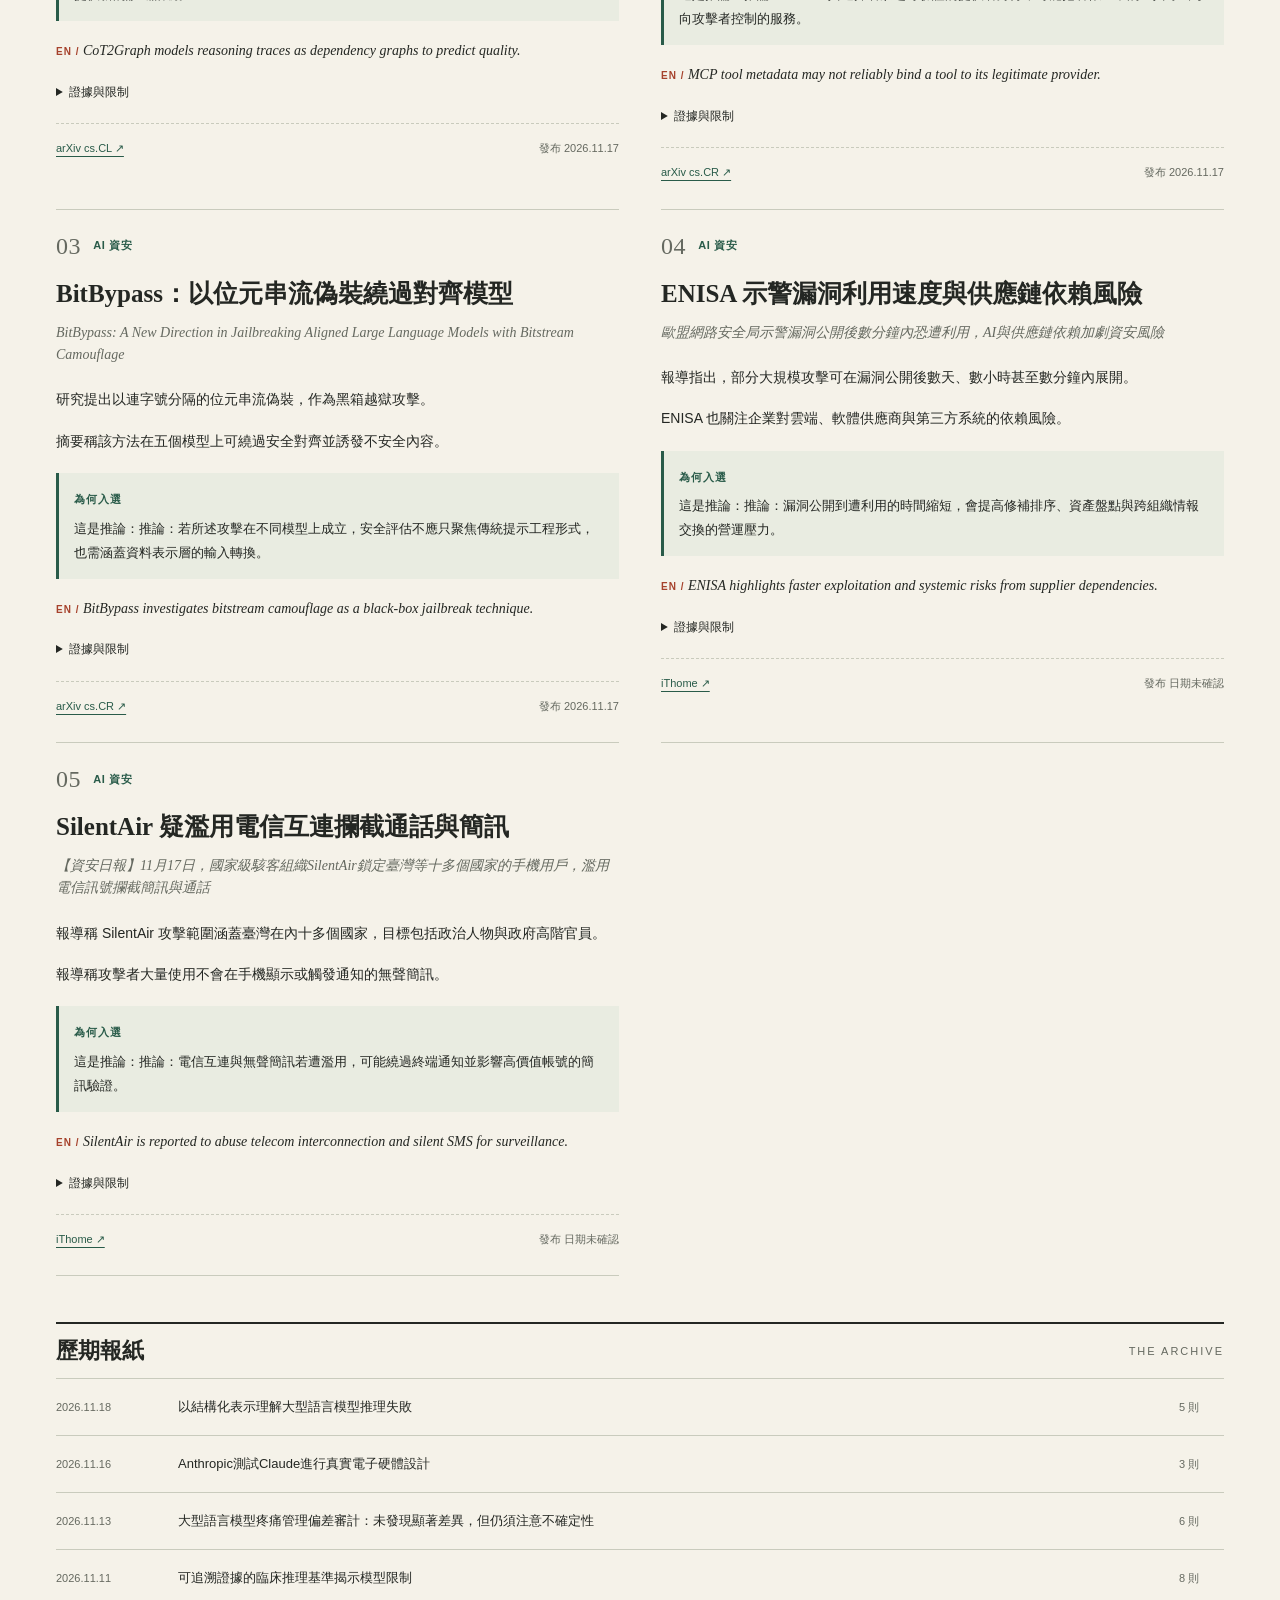
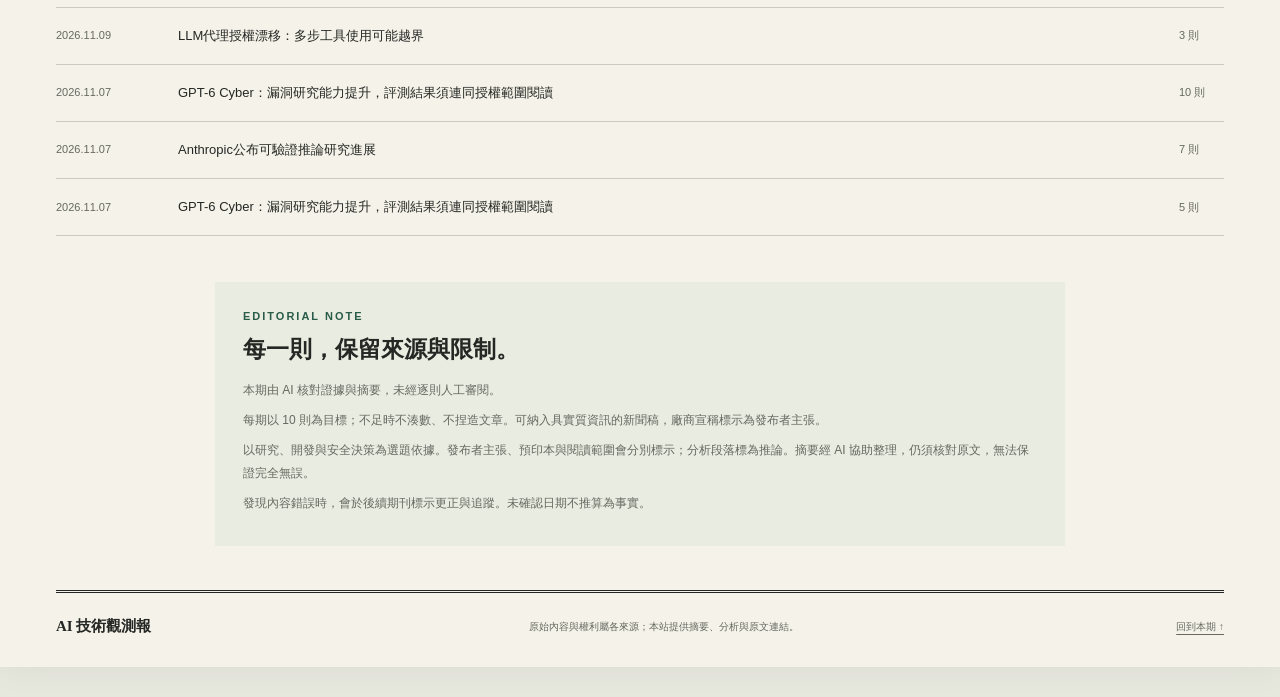
==== commit 56b1540f: "Publish evidence-reviewed AI newspaper" ====
--- a/index.html
+++ b/index.html
@@ -8,8 +8,8 @@
 <nav class="nav" aria-label="主要導覽"><a href="releases/index.html">模型發布追蹤</a><a href="#latest">本期精選</a><a href="#archive">歷期報紙</a><a href="#about">編輯說明</a><span class="nav-note">READ LESS. KNOW WHAT MATTERS.</span></nav>
 <main><section class="model-releases" id="model-releases" tabindex="-1"><div class="section-heading"><h2>模型發布追蹤</h2><span>MODEL RELEASES</span></div>
 <p>獨立於每期技術精選，不占用 10 則名額。每 1 小時排程檢查；非即時推播，排程、來源與網站發布皆有延遲。</p>
-<p>最近檢查：2026.11.18 07:58（台北） · 來源檢查不完整，不能據此判定沒有新模型</p>
-<details class="release-health"><summary>來源狀態與涵蓋限制</summary><ul><li>OpenAI Newsroom：部分完成；公告內文無法讀取；僅保存官方 Feed 摘錄。；公告內文無法讀取；僅保存官方 Feed 摘錄。；公告內文無法讀取；僅保存官方 Feed 摘錄。；公告擷取或驗證失敗；保留先前事件。；公告內文無法讀取；僅保存官方 Feed 摘錄。；公告內文無法讀取；僅保存官方 Feed 摘錄。；公告內文無法讀取；僅保存官方 Feed 摘錄。</li><li>Anthropic News：已檢查</li><li>Google DeepMind Blog：失敗；官方來源連線或解析失敗；保留先前事件。</li><li>Meta AI Blog：已檢查</li><li>DeepSeek Change Log：已檢查</li><li>Qwen Official Research Index：已檢查</li><li>Qwen Official Model Repositories：已檢查</li></ul>
+<p>最近檢查：2026.11.18 15:58（台北） · 來源檢查不完整，不能據此判定沒有新模型</p>
+<details class="release-health"><summary>來源狀態與涵蓋限制</summary><ul><li>OpenAI Newsroom：部分完成；公告內文無法讀取；僅保存官方 Feed 摘錄。；公告內文無法讀取；僅保存官方 Feed 摘錄。；公告內文無法讀取；僅保存官方 Feed 摘錄。；公告擷取或驗證失敗；保留先前事件。；公告內文無法讀取；僅保存官方 Feed 摘錄。；公告內文無法讀取；僅保存官方 Feed 摘錄。；公告內文無法讀取；僅保存官方 Feed 摘錄。</li><li>Anthropic News：已檢查</li><li>Google DeepMind Blog：已檢查</li><li>Meta AI Blog：已檢查</li><li>DeepSeek Change Log：已檢查</li><li>Qwen Official Research Index：已檢查</li><li>Qwen Official Model Repositories：已檢查</li></ul>
 <p>依官方標題、版本名稱與發布用語辨識，未經逐則語意核對。僅擷取目前可見索引與設定回查範圍；不保證涵蓋所有新模型。日期未知不推算為發布日。</p>
 <p>預告不代表已開放；權重上架不代表採用開放原始碼授權。Qwen 官方模型庫只補充權重消息，不能代表所有 API 模型發布。</p></details>
 <div class="release-grid"><article class="release-card" id="model-9075961c66e4d0e620cb" data-provider="openai" data-stage="announcement">
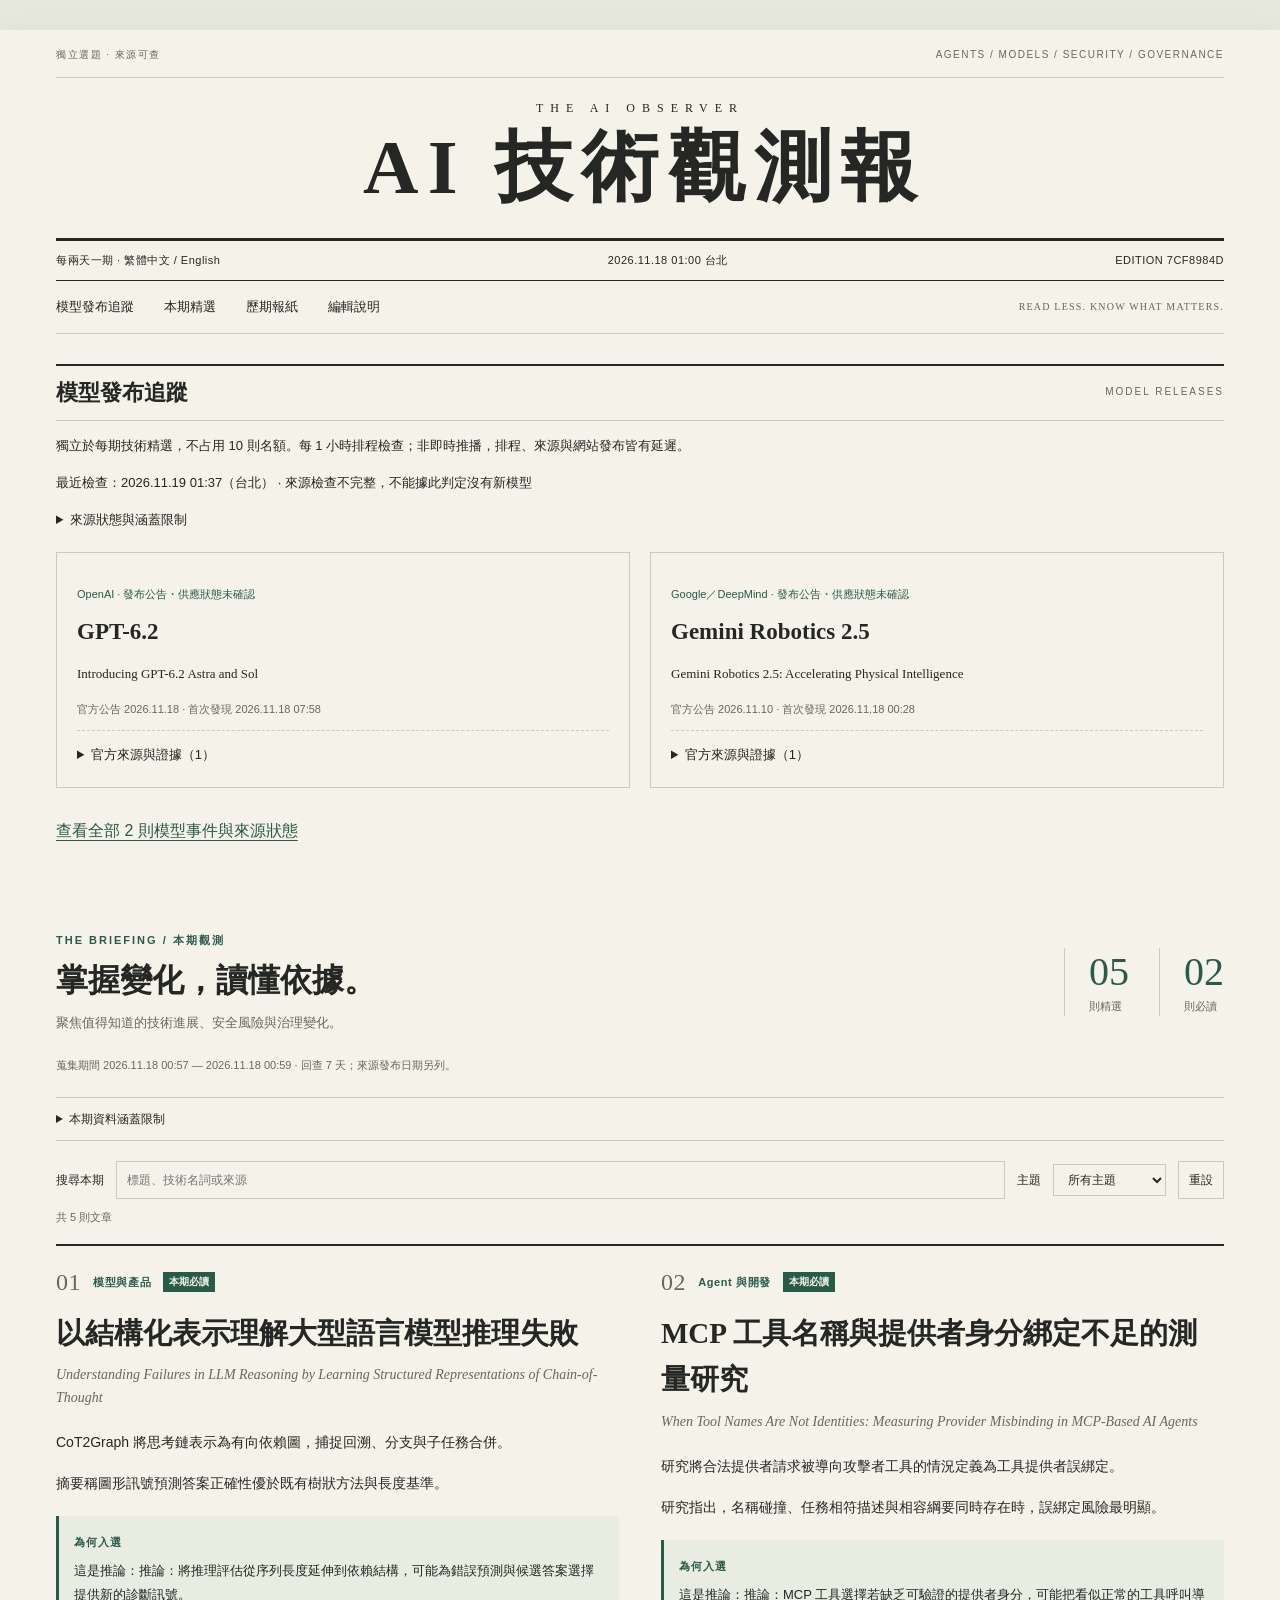
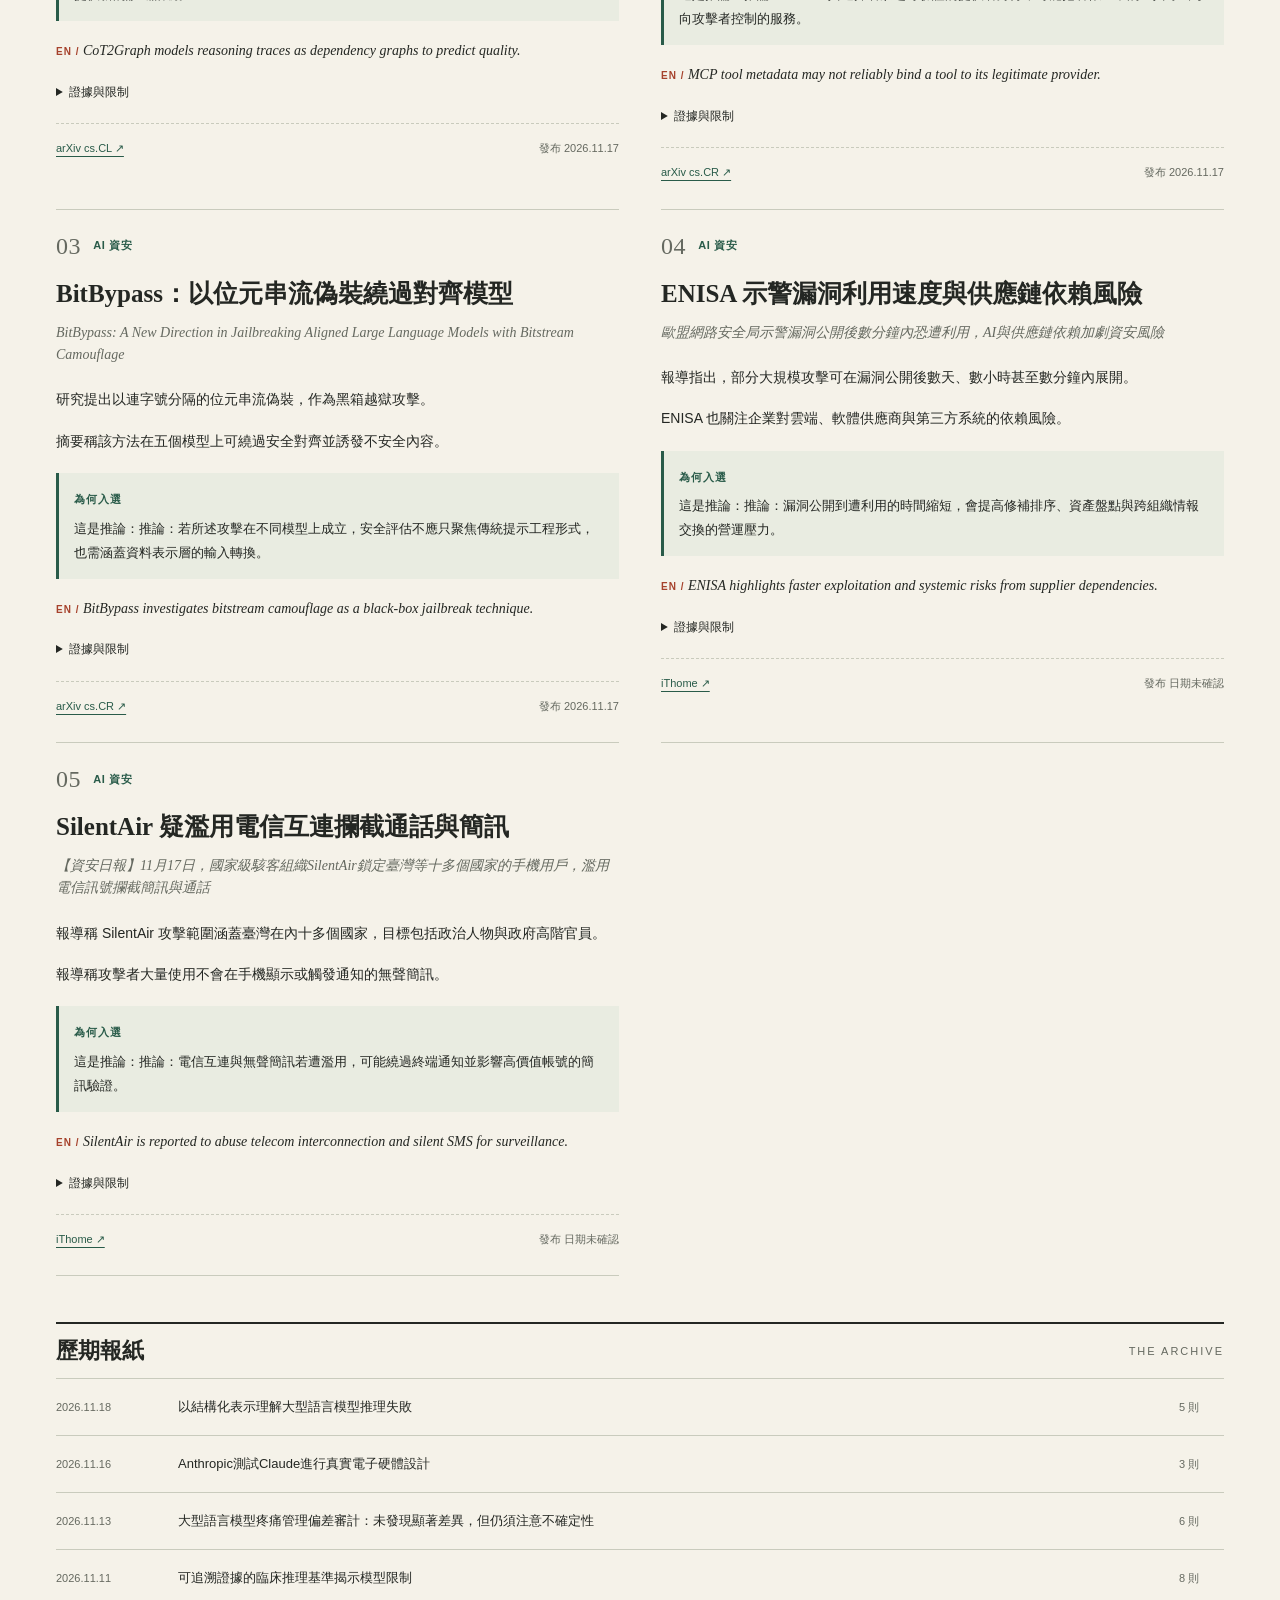
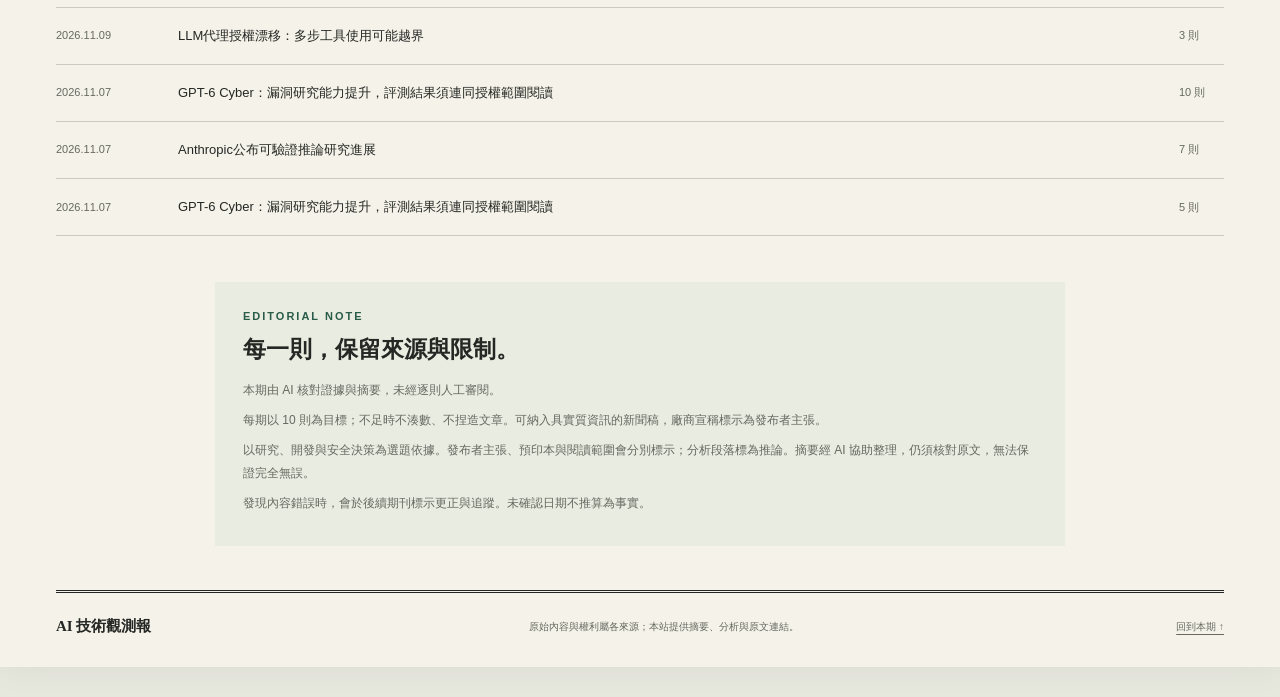
==== commit 69929cd9: "Publish evidence-reviewed AI newspaper" ====
--- a/index.html
+++ b/index.html
@@ -8,8 +8,8 @@
 <nav class="nav" aria-label="主要導覽"><a href="releases/index.html">模型發布追蹤</a><a href="#latest">本期精選</a><a href="#archive">歷期報紙</a><a href="#about">編輯說明</a><span class="nav-note">READ LESS. KNOW WHAT MATTERS.</span></nav>
 <main><section class="model-releases" id="model-releases" tabindex="-1"><div class="section-heading"><h2>模型發布追蹤</h2><span>MODEL RELEASES</span></div>
 <p>獨立於每期技術精選，不占用 10 則名額。每 1 小時排程檢查；非即時推播，排程、來源與網站發布皆有延遲。</p>
-<p>最近檢查：2026.11.18 15:58（台北） · 來源檢查不完整，不能據此判定沒有新模型</p>
-<details class="release-health"><summary>來源狀態與涵蓋限制</summary><ul><li>OpenAI Newsroom：部分完成；公告內文無法讀取；僅保存官方 Feed 摘錄。；公告內文無法讀取；僅保存官方 Feed 摘錄。；公告內文無法讀取；僅保存官方 Feed 摘錄。；公告擷取或驗證失敗；保留先前事件。；公告內文無法讀取；僅保存官方 Feed 摘錄。；公告內文無法讀取；僅保存官方 Feed 摘錄。；公告內文無法讀取；僅保存官方 Feed 摘錄。</li><li>Anthropic News：已檢查</li><li>Google DeepMind Blog：已檢查</li><li>Meta AI Blog：已檢查</li><li>DeepSeek Change Log：已檢查</li><li>Qwen Official Research Index：已檢查</li><li>Qwen Official Model Repositories：已檢查</li></ul>
+<p>最近檢查：2026.11.19 01:37（台北） · 來源檢查不完整，不能據此判定沒有新模型</p>
+<details class="release-health"><summary>來源狀態與涵蓋限制</summary><ul><li>OpenAI Newsroom：部分完成；公告內文無法讀取；僅保存官方 Feed 摘錄。；公告內文無法讀取；僅保存官方 Feed 摘錄。；公告內文無法讀取；僅保存官方 Feed 摘錄。；公告擷取或驗證失敗；保留先前事件。；公告內文無法讀取；僅保存官方 Feed 摘錄。；公告內文無法讀取；僅保存官方 Feed 摘錄。；公告內文無法讀取；僅保存官方 Feed 摘錄。</li><li>Anthropic News：已檢查</li><li>Google DeepMind Blog：失敗；官方來源連線或解析失敗；保留先前事件。</li><li>Meta AI Blog：已檢查</li><li>DeepSeek Change Log：已檢查</li><li>Qwen Official Research Index：已檢查</li><li>Qwen Official Model Repositories：已檢查</li></ul>
 <p>依官方標題、版本名稱與發布用語辨識，未經逐則語意核對。僅擷取目前可見索引與設定回查範圍；不保證涵蓋所有新模型。日期未知不推算為發布日。</p>
 <p>預告不代表已開放；權重上架不代表採用開放原始碼授權。Qwen 官方模型庫只補充權重消息，不能代表所有 API 模型發布。</p></details>
 <div class="release-grid"><article class="release-card" id="model-9075961c66e4d0e620cb" data-provider="openai" data-stage="announcement">
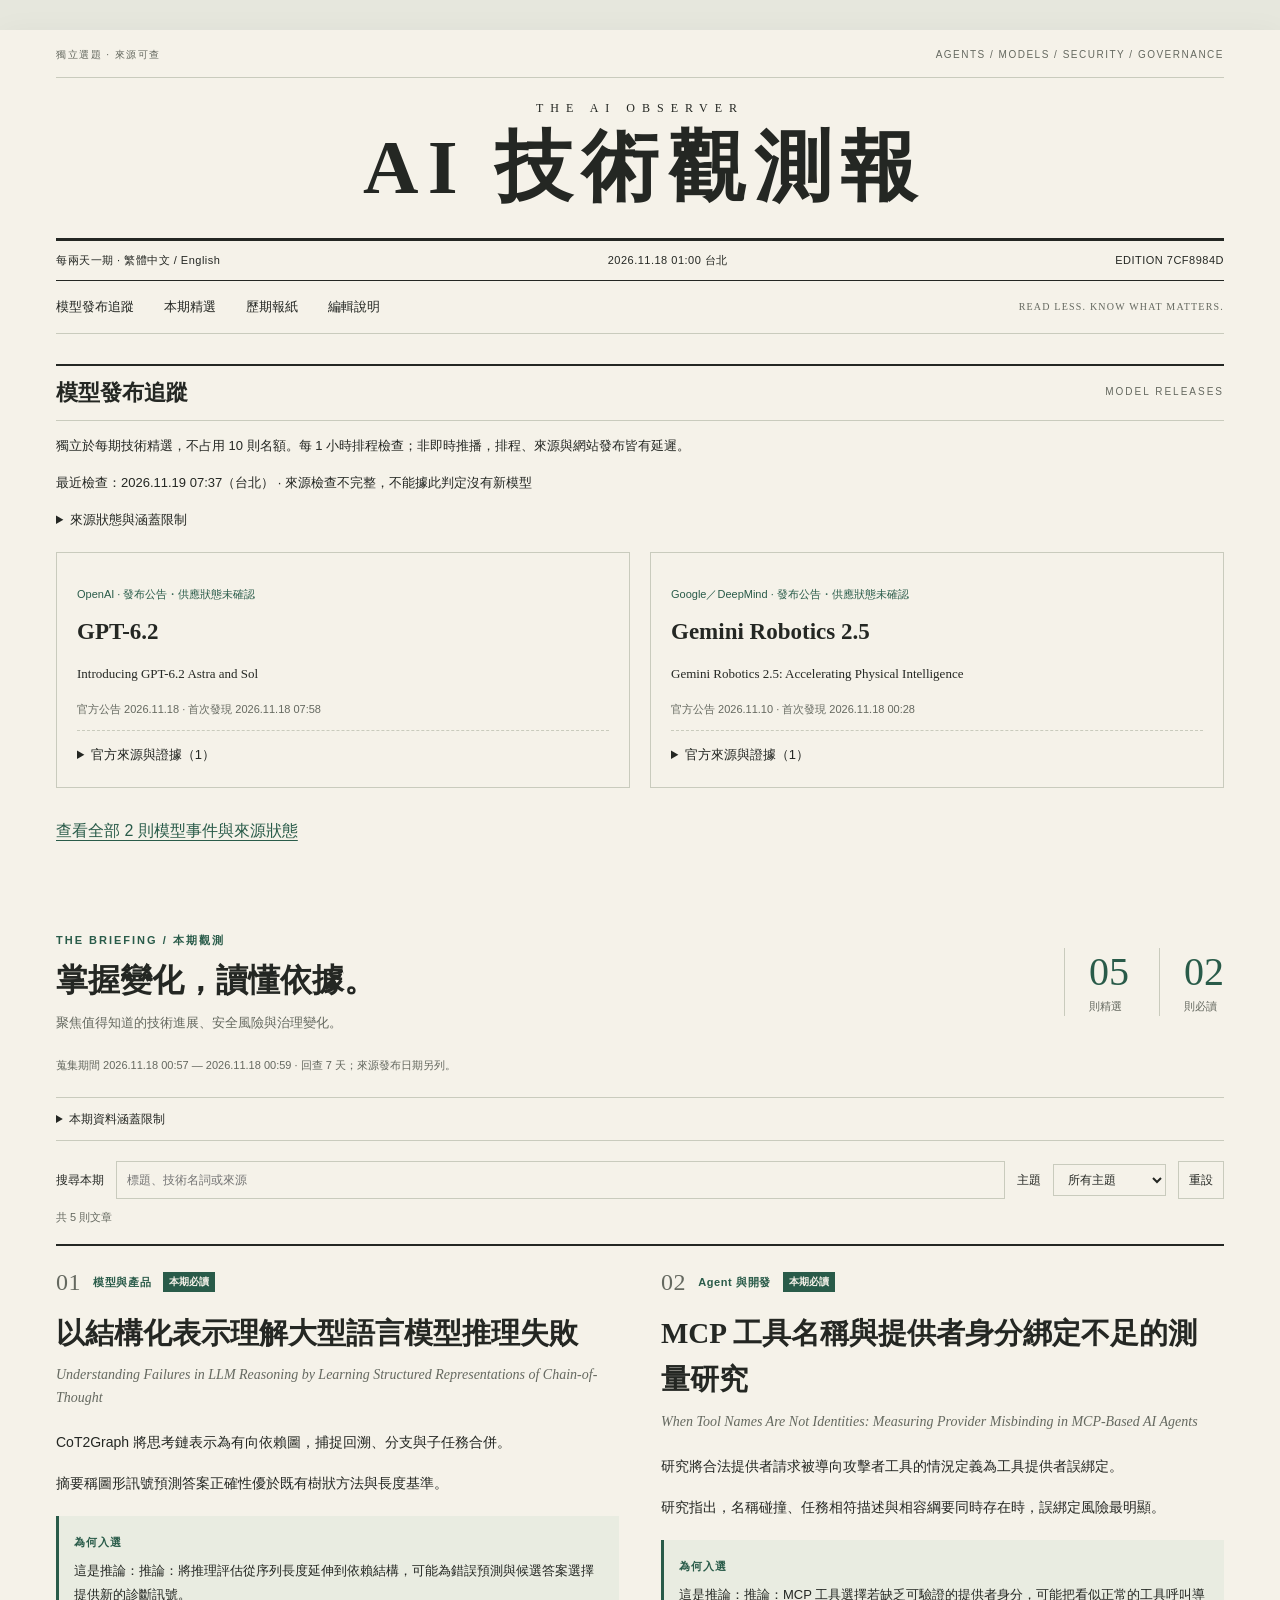
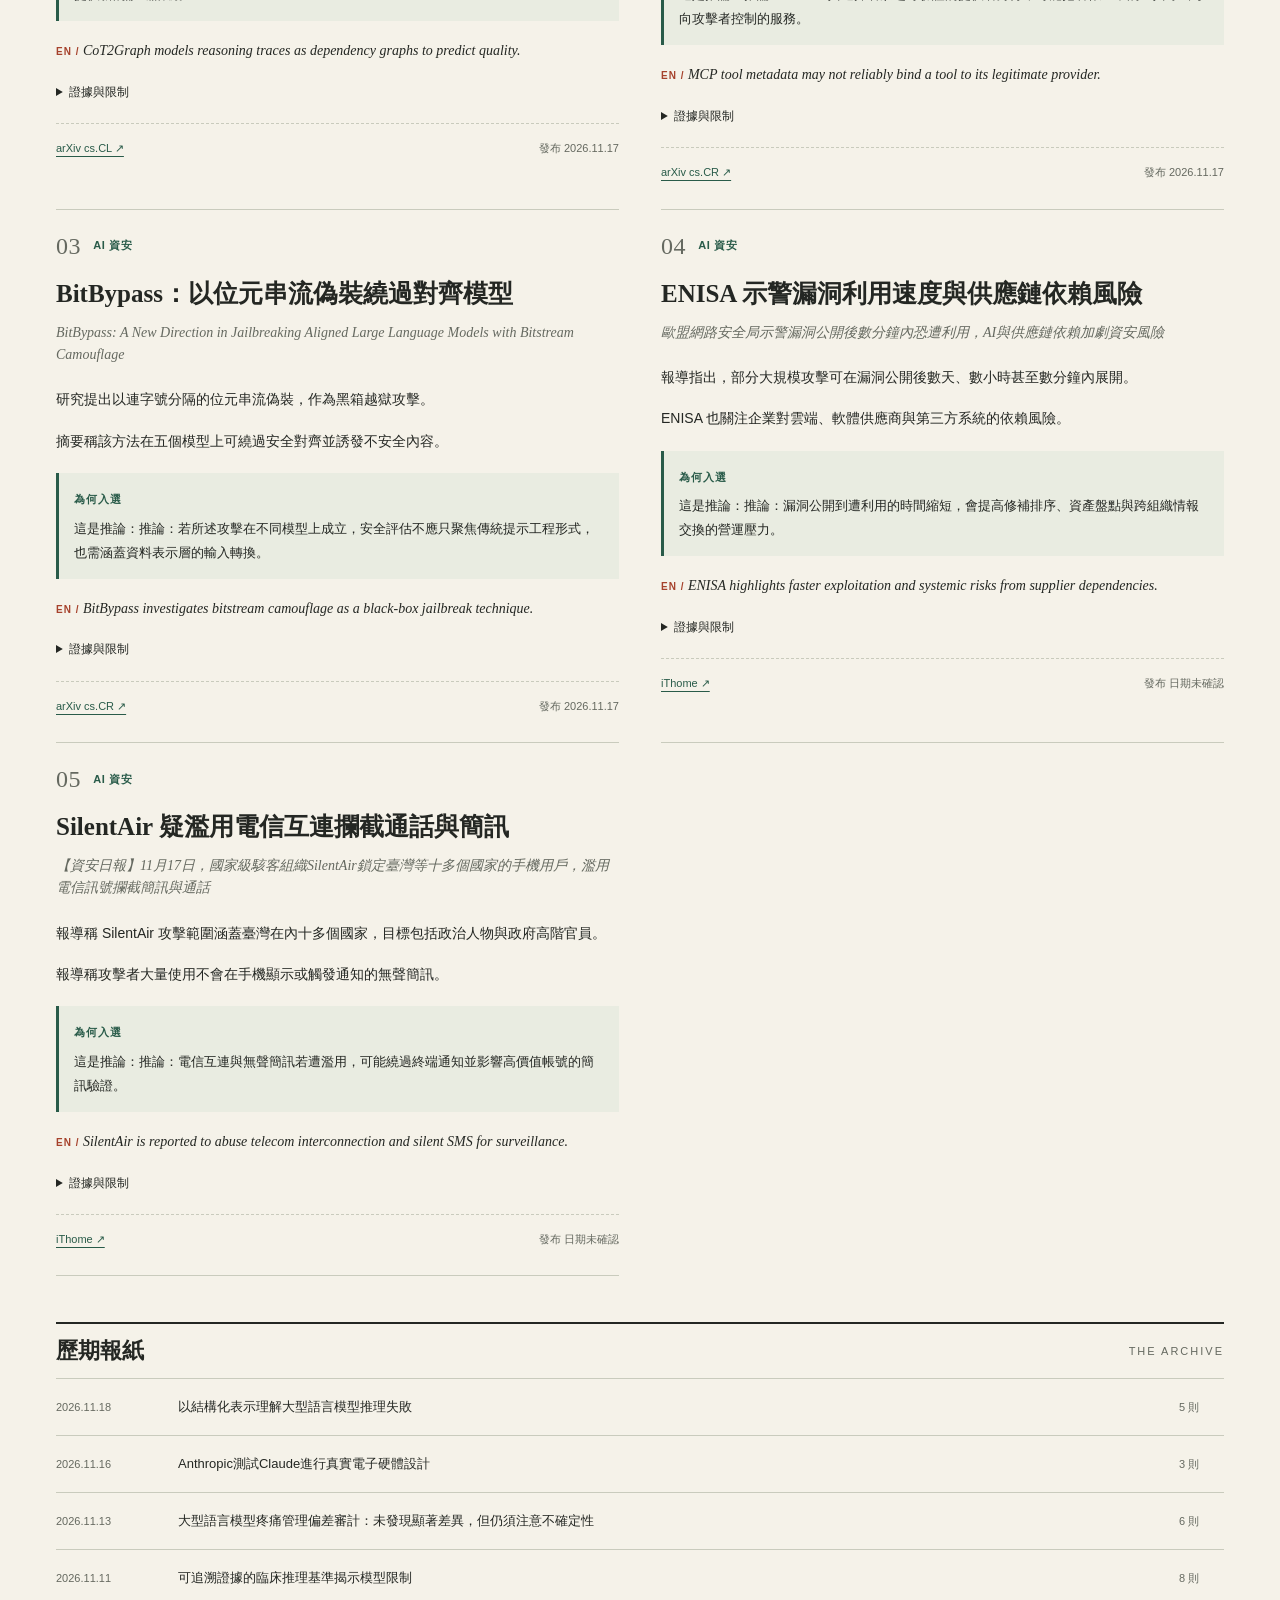
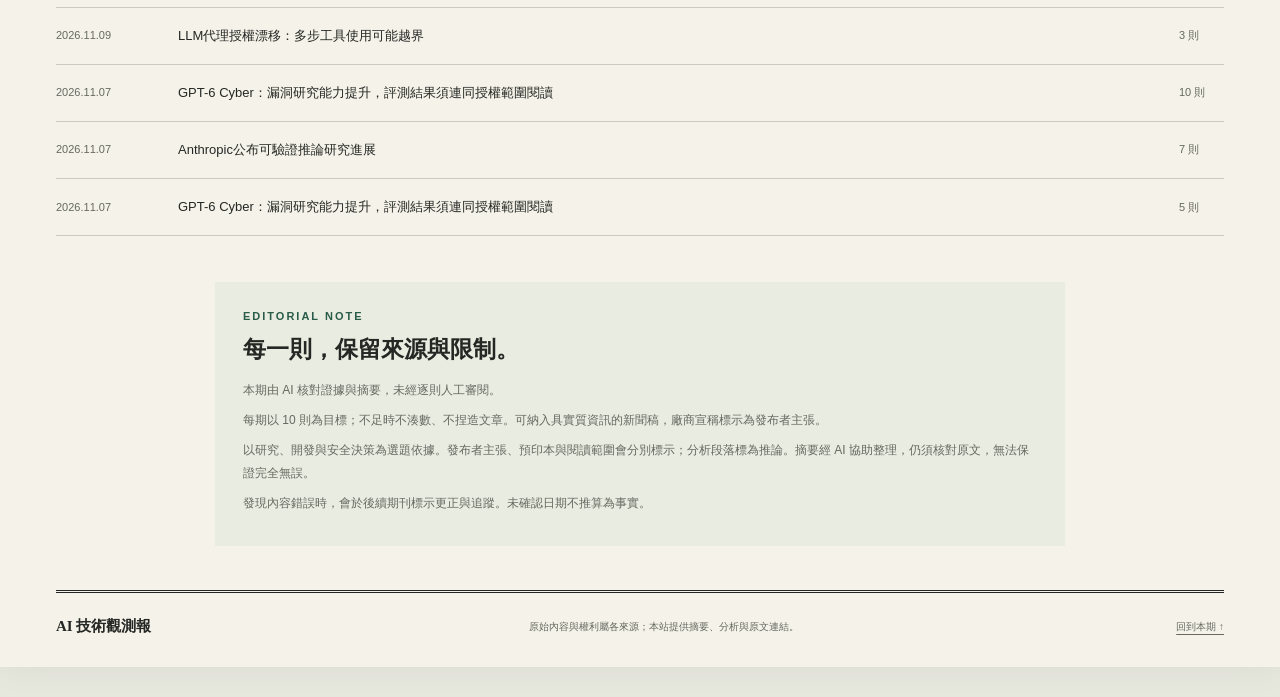
==== commit 418fbcf7: "Publish evidence-reviewed AI newspaper" ====
--- a/index.html
+++ b/index.html
@@ -8,7 +8,7 @@
 <nav class="nav" aria-label="主要導覽"><a href="releases/index.html">模型發布追蹤</a><a href="#latest">本期精選</a><a href="#archive">歷期報紙</a><a href="#about">編輯說明</a><span class="nav-note">READ LESS. KNOW WHAT MATTERS.</span></nav>
 <main><section class="model-releases" id="model-releases" tabindex="-1"><div class="section-heading"><h2>模型發布追蹤</h2><span>MODEL RELEASES</span></div>
 <p>獨立於每期技術精選，不占用 10 則名額。每 1 小時排程檢查；非即時推播，排程、來源與網站發布皆有延遲。</p>
-<p>最近檢查：2026.11.19 01:37（台北） · 來源檢查不完整，不能據此判定沒有新模型</p>
+<p>最近檢查：2026.11.19 07:37（台北） · 來源檢查不完整，不能據此判定沒有新模型</p>
 <details class="release-health"><summary>來源狀態與涵蓋限制</summary><ul><li>OpenAI Newsroom：部分完成；公告內文無法讀取；僅保存官方 Feed 摘錄。；公告內文無法讀取；僅保存官方 Feed 摘錄。；公告內文無法讀取；僅保存官方 Feed 摘錄。；公告擷取或驗證失敗；保留先前事件。；公告內文無法讀取；僅保存官方 Feed 摘錄。；公告內文無法讀取；僅保存官方 Feed 摘錄。；公告內文無法讀取；僅保存官方 Feed 摘錄。</li><li>Anthropic News：已檢查</li><li>Google DeepMind Blog：失敗；官方來源連線或解析失敗；保留先前事件。</li><li>Meta AI Blog：已檢查</li><li>DeepSeek Change Log：已檢查</li><li>Qwen Official Research Index：已檢查</li><li>Qwen Official Model Repositories：已檢查</li></ul>
 <p>依官方標題、版本名稱與發布用語辨識，未經逐則語意核對。僅擷取目前可見索引與設定回查範圍；不保證涵蓋所有新模型。日期未知不推算為發布日。</p>
 <p>預告不代表已開放；權重上架不代表採用開放原始碼授權。Qwen 官方模型庫只補充權重消息，不能代表所有 API 模型發布。</p></details>
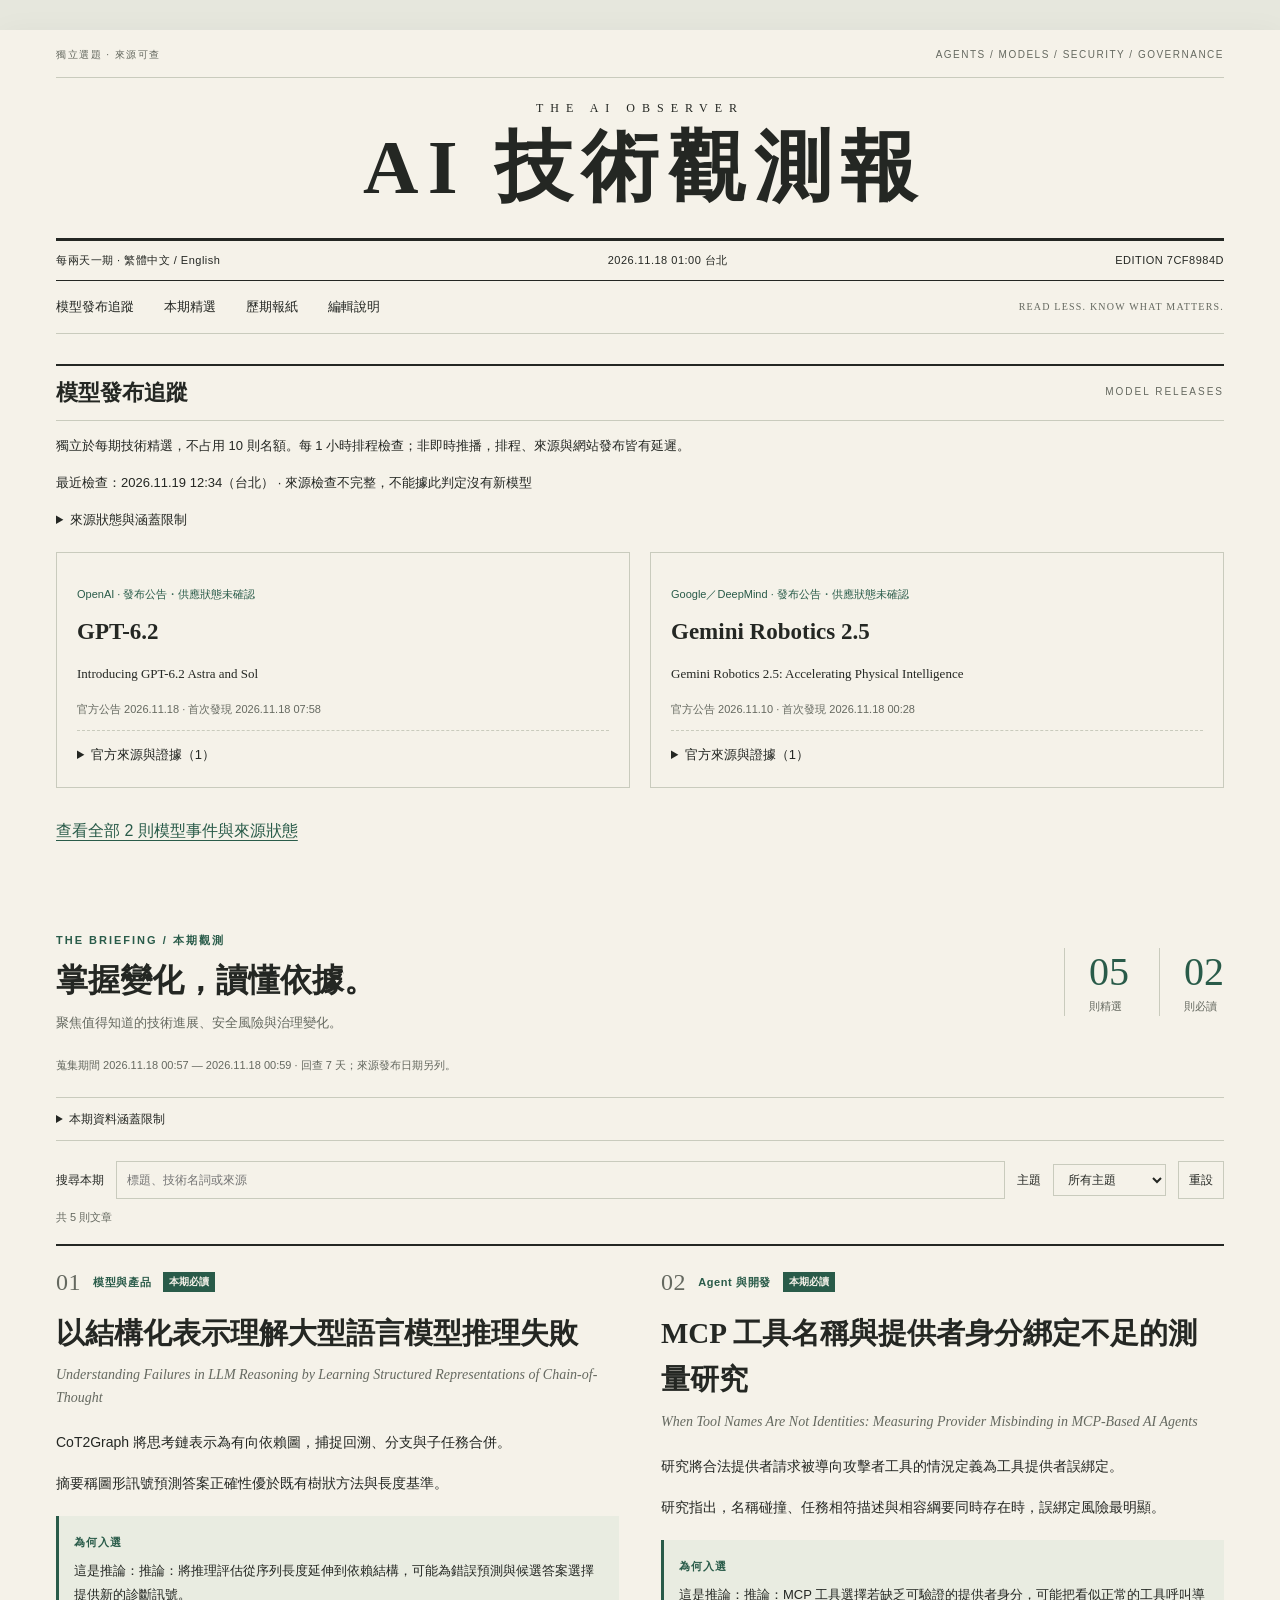
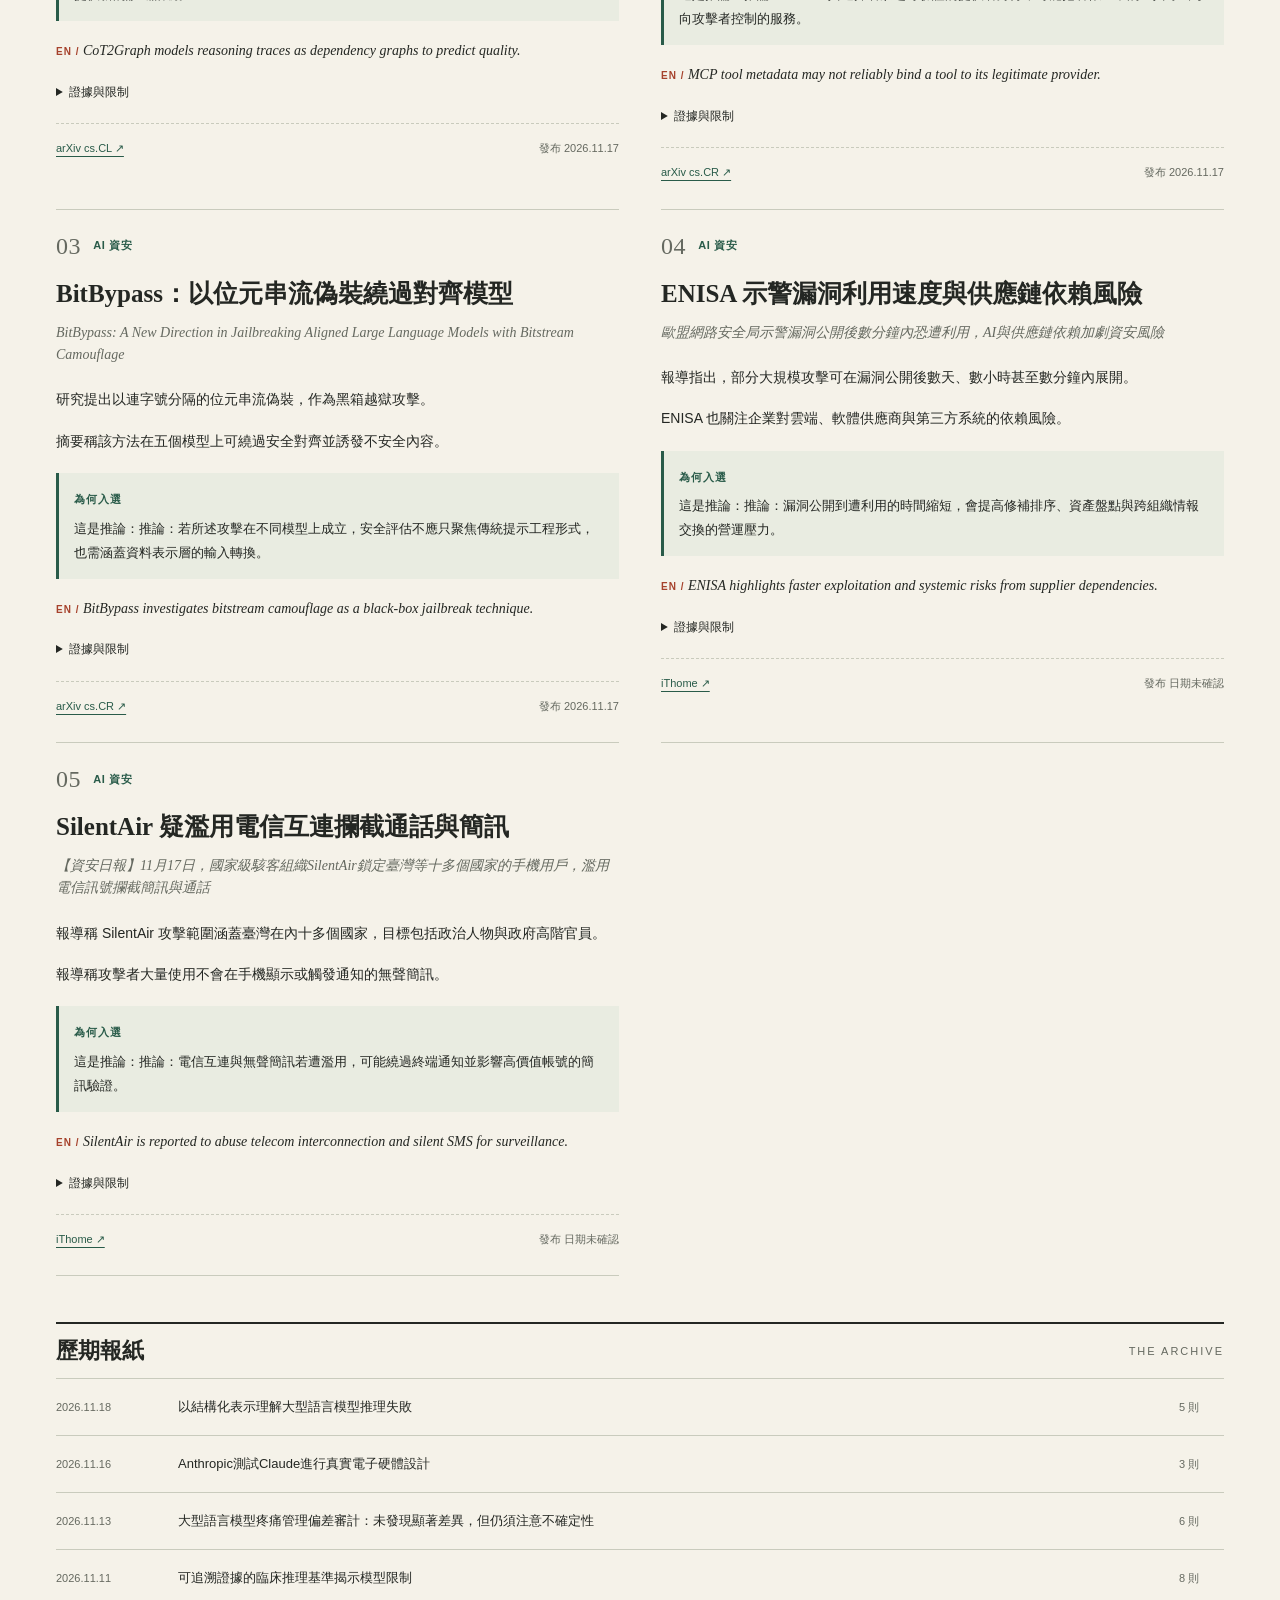
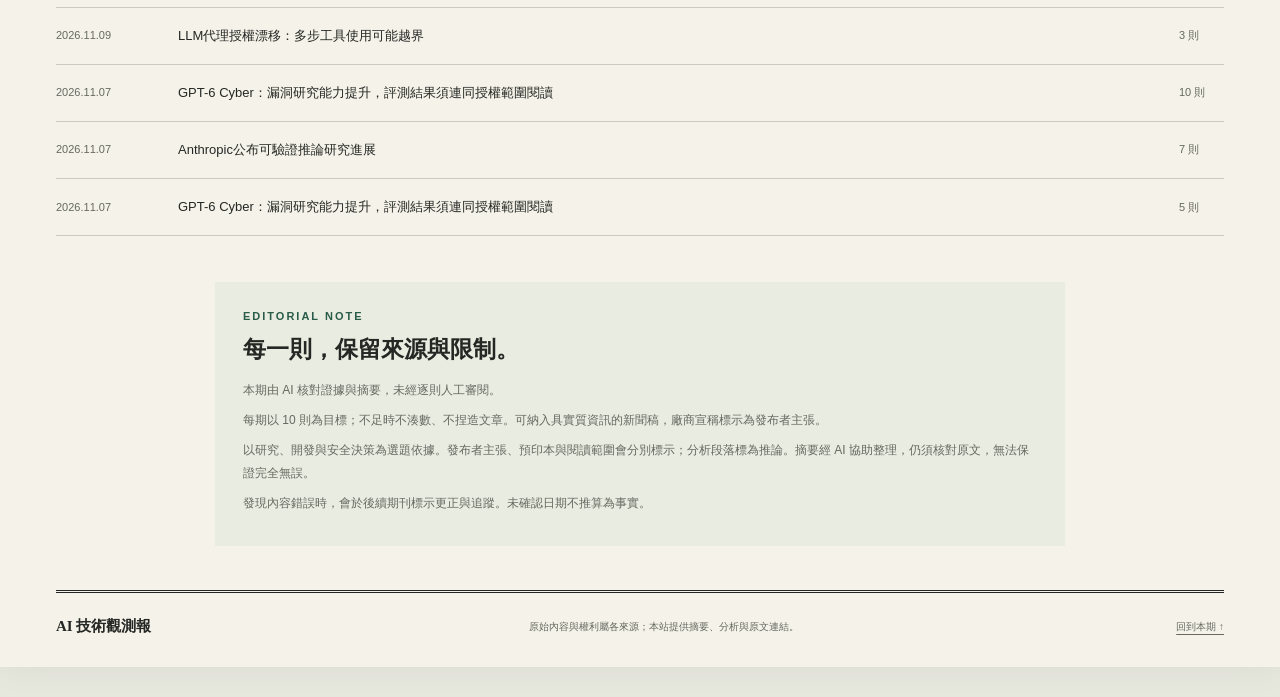
==== commit 70871dc1: "Publish evidence-reviewed AI newspaper" ====
--- a/index.html
+++ b/index.html
@@ -8,7 +8,7 @@
 <nav class="nav" aria-label="主要導覽"><a href="releases/index.html">模型發布追蹤</a><a href="#latest">本期精選</a><a href="#archive">歷期報紙</a><a href="#about">編輯說明</a><span class="nav-note">READ LESS. KNOW WHAT MATTERS.</span></nav>
 <main><section class="model-releases" id="model-releases" tabindex="-1"><div class="section-heading"><h2>模型發布追蹤</h2><span>MODEL RELEASES</span></div>
 <p>獨立於每期技術精選，不占用 10 則名額。每 1 小時排程檢查；非即時推播，排程、來源與網站發布皆有延遲。</p>
-<p>最近檢查：2026.11.19 07:37（台北） · 來源檢查不完整，不能據此判定沒有新模型</p>
+<p>最近檢查：2026.11.19 12:34（台北） · 來源檢查不完整，不能據此判定沒有新模型</p>
 <details class="release-health"><summary>來源狀態與涵蓋限制</summary><ul><li>OpenAI Newsroom：部分完成；公告內文無法讀取；僅保存官方 Feed 摘錄。；公告內文無法讀取；僅保存官方 Feed 摘錄。；公告內文無法讀取；僅保存官方 Feed 摘錄。；公告擷取或驗證失敗；保留先前事件。；公告內文無法讀取；僅保存官方 Feed 摘錄。；公告內文無法讀取；僅保存官方 Feed 摘錄。；公告內文無法讀取；僅保存官方 Feed 摘錄。</li><li>Anthropic News：已檢查</li><li>Google DeepMind Blog：失敗；官方來源連線或解析失敗；保留先前事件。</li><li>Meta AI Blog：已檢查</li><li>DeepSeek Change Log：已檢查</li><li>Qwen Official Research Index：已檢查</li><li>Qwen Official Model Repositories：已檢查</li></ul>
 <p>依官方標題、版本名稱與發布用語辨識，未經逐則語意核對。僅擷取目前可見索引與設定回查範圍；不保證涵蓋所有新模型。日期未知不推算為發布日。</p>
 <p>預告不代表已開放；權重上架不代表採用開放原始碼授權。Qwen 官方模型庫只補充權重消息，不能代表所有 API 模型發布。</p></details>
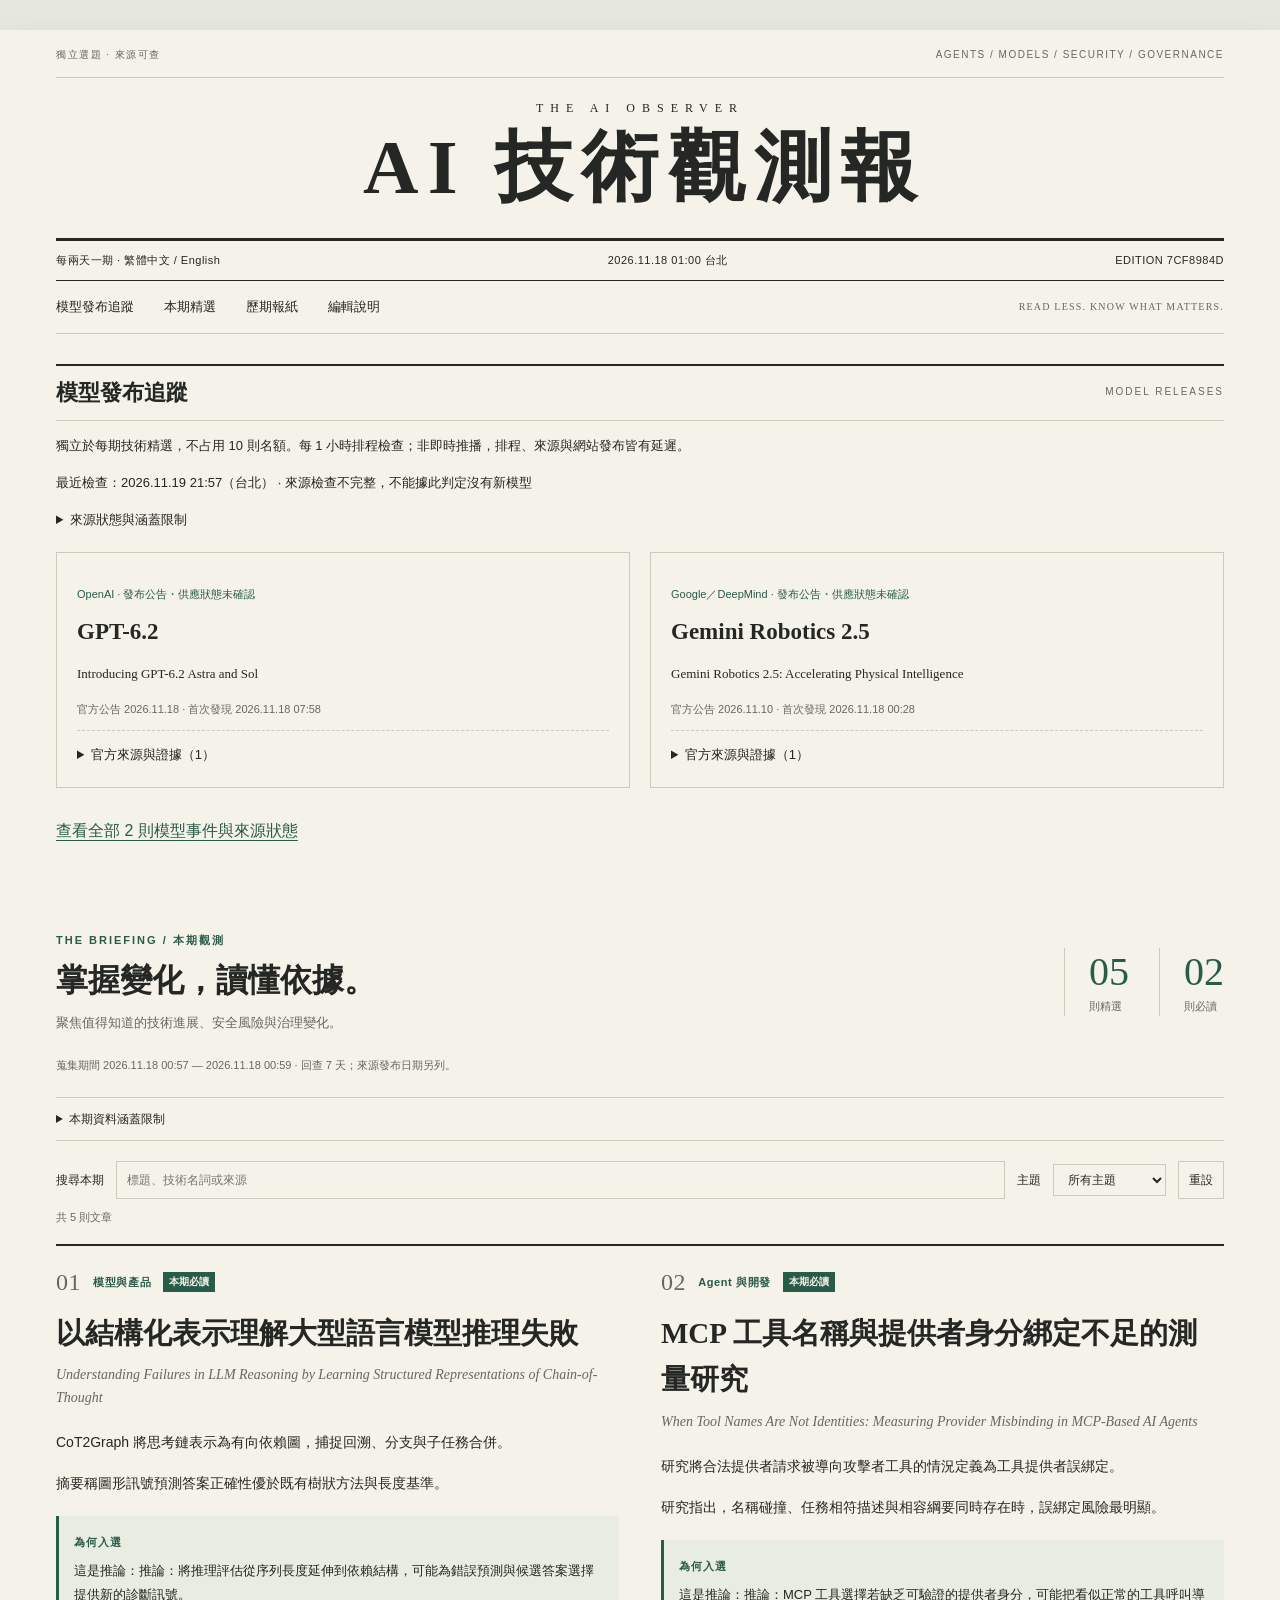
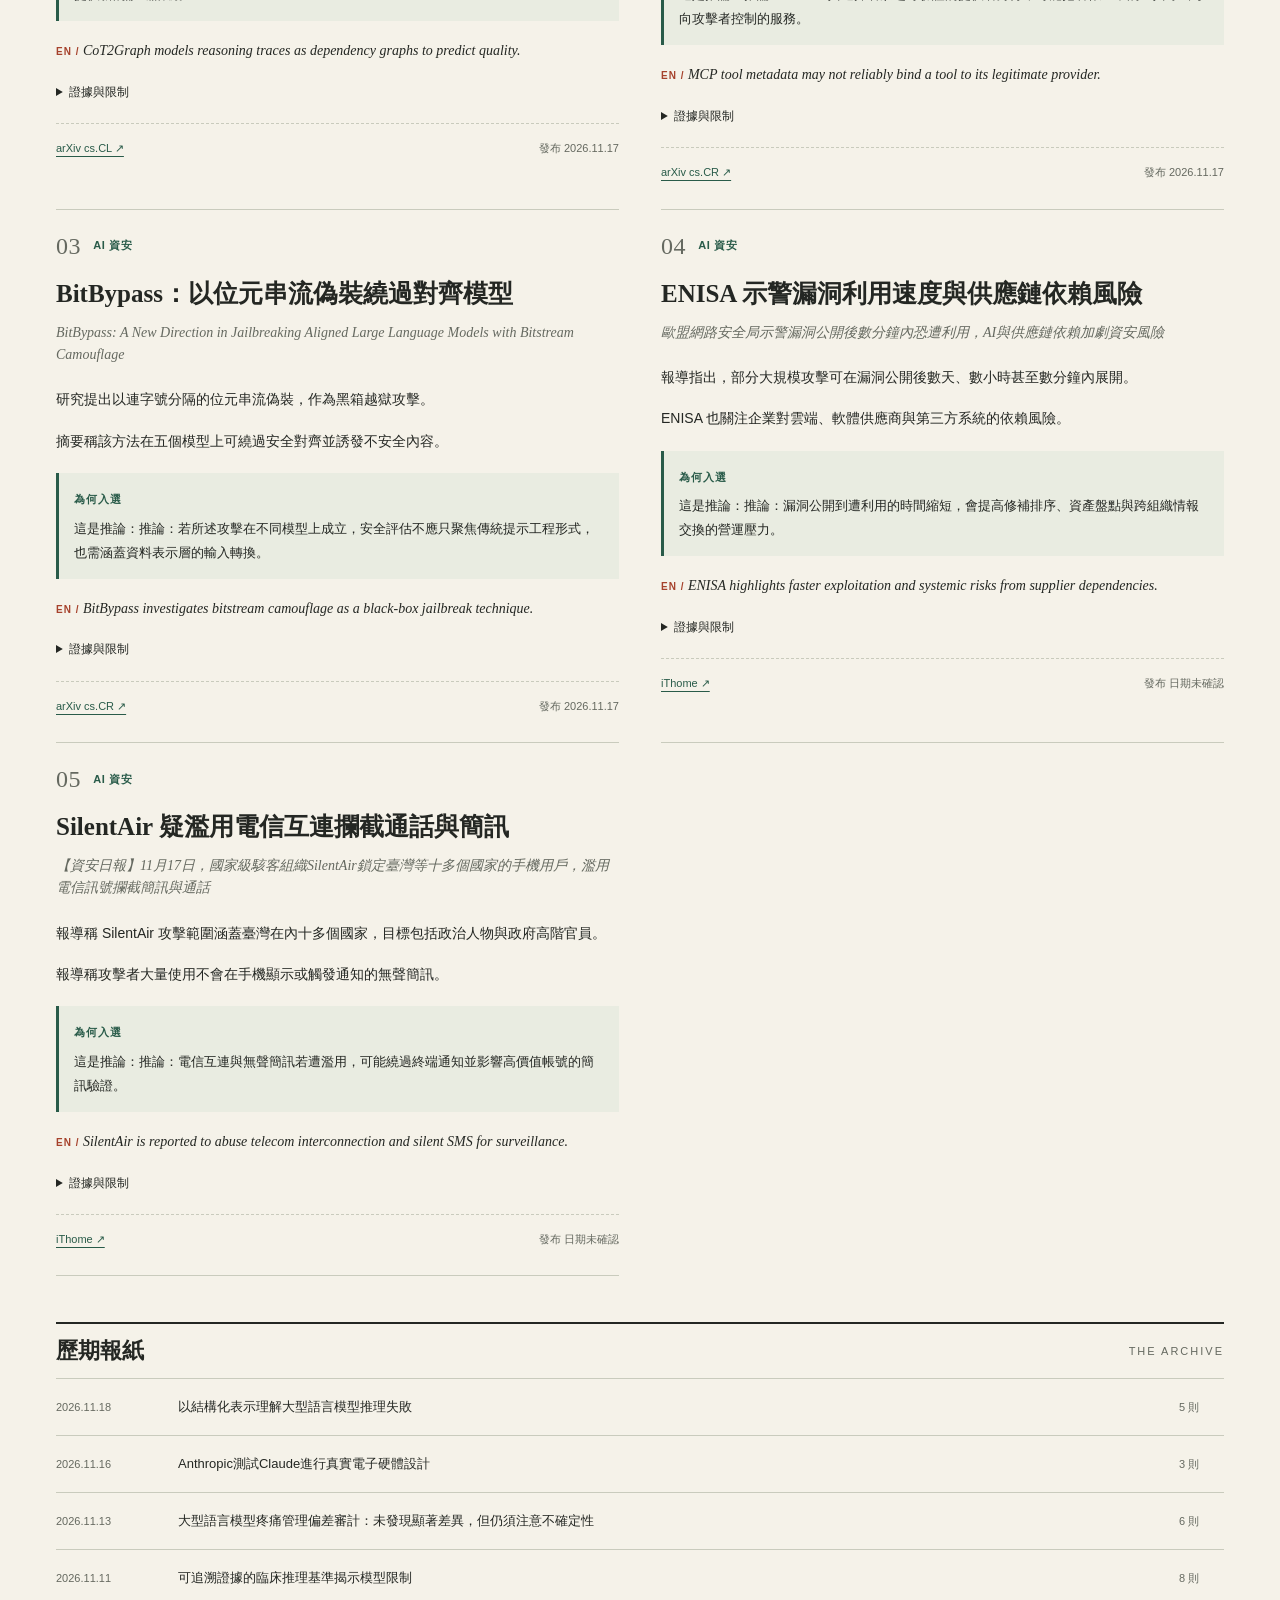
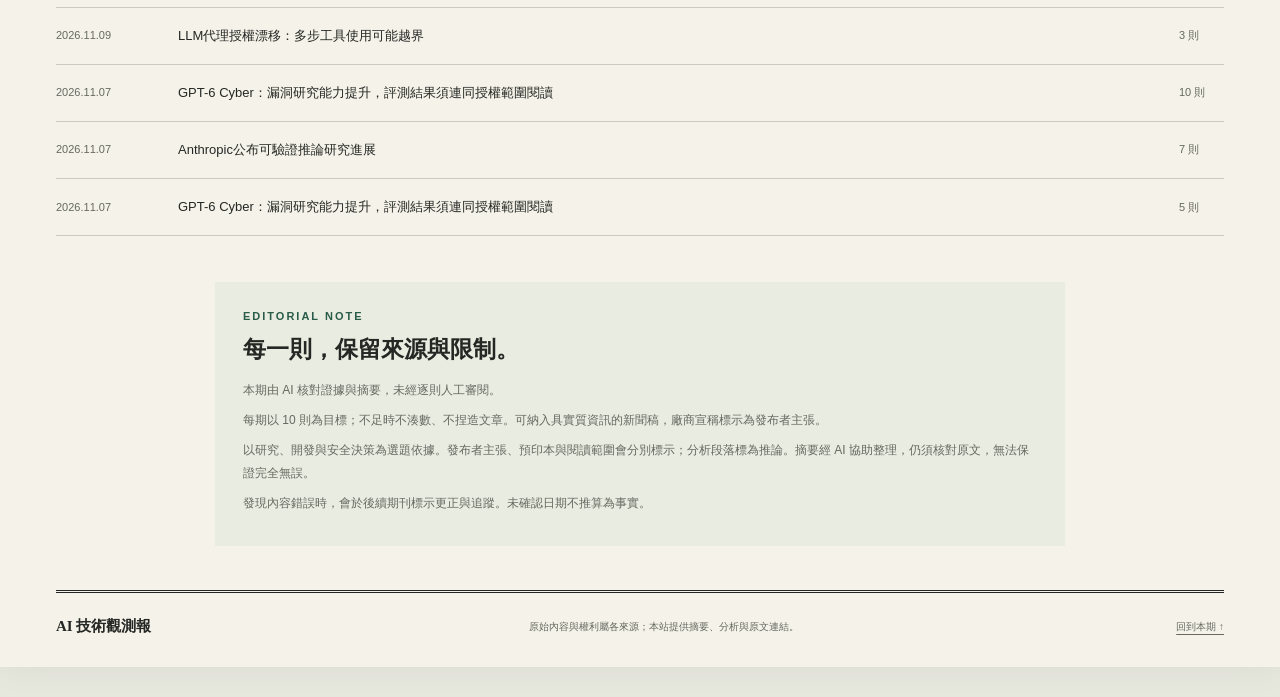
==== commit 4c193d3e: "Publish evidence-reviewed AI newspaper" ====
--- a/index.html
+++ b/index.html
@@ -8,8 +8,8 @@
 <nav class="nav" aria-label="主要導覽"><a href="releases/index.html">模型發布追蹤</a><a href="#latest">本期精選</a><a href="#archive">歷期報紙</a><a href="#about">編輯說明</a><span class="nav-note">READ LESS. KNOW WHAT MATTERS.</span></nav>
 <main><section class="model-releases" id="model-releases" tabindex="-1"><div class="section-heading"><h2>模型發布追蹤</h2><span>MODEL RELEASES</span></div>
 <p>獨立於每期技術精選，不占用 10 則名額。每 1 小時排程檢查；非即時推播，排程、來源與網站發布皆有延遲。</p>
-<p>最近檢查：2026.11.19 12:34（台北） · 來源檢查不完整，不能據此判定沒有新模型</p>
-<details class="release-health"><summary>來源狀態與涵蓋限制</summary><ul><li>OpenAI Newsroom：部分完成；公告內文無法讀取；僅保存官方 Feed 摘錄。；公告內文無法讀取；僅保存官方 Feed 摘錄。；公告內文無法讀取；僅保存官方 Feed 摘錄。；公告擷取或驗證失敗；保留先前事件。；公告內文無法讀取；僅保存官方 Feed 摘錄。；公告內文無法讀取；僅保存官方 Feed 摘錄。；公告內文無法讀取；僅保存官方 Feed 摘錄。</li><li>Anthropic News：已檢查</li><li>Google DeepMind Blog：失敗；官方來源連線或解析失敗；保留先前事件。</li><li>Meta AI Blog：已檢查</li><li>DeepSeek Change Log：已檢查</li><li>Qwen Official Research Index：已檢查</li><li>Qwen Official Model Repositories：已檢查</li></ul>
+<p>最近檢查：2026.11.19 21:57（台北） · 來源檢查不完整，不能據此判定沒有新模型</p>
+<details class="release-health"><summary>來源狀態與涵蓋限制</summary><ul><li>OpenAI Newsroom：部分完成；公告內文無法讀取；僅保存官方 Feed 摘錄。；公告內文無法讀取；僅保存官方 Feed 摘錄。；公告內文無法讀取；僅保存官方 Feed 摘錄。；公告擷取或驗證失敗；保留先前事件。；公告內文無法讀取；僅保存官方 Feed 摘錄。；公告內文無法讀取；僅保存官方 Feed 摘錄。</li><li>Anthropic News：已檢查</li><li>Google DeepMind Blog：失敗；官方來源連線或解析失敗；保留先前事件。</li><li>Meta AI Blog：已檢查</li><li>DeepSeek Change Log：已檢查</li><li>Qwen Official Research Index：已檢查</li><li>Qwen Official Model Repositories：已檢查</li></ul>
 <p>依官方標題、版本名稱與發布用語辨識，未經逐則語意核對。僅擷取目前可見索引與設定回查範圍；不保證涵蓋所有新模型。日期未知不推算為發布日。</p>
 <p>預告不代表已開放；權重上架不代表採用開放原始碼授權。Qwen 官方模型庫只補充權重消息，不能代表所有 API 模型發布。</p></details>
 <div class="release-grid"><article class="release-card" id="model-9075961c66e4d0e620cb" data-provider="openai" data-stage="announcement">
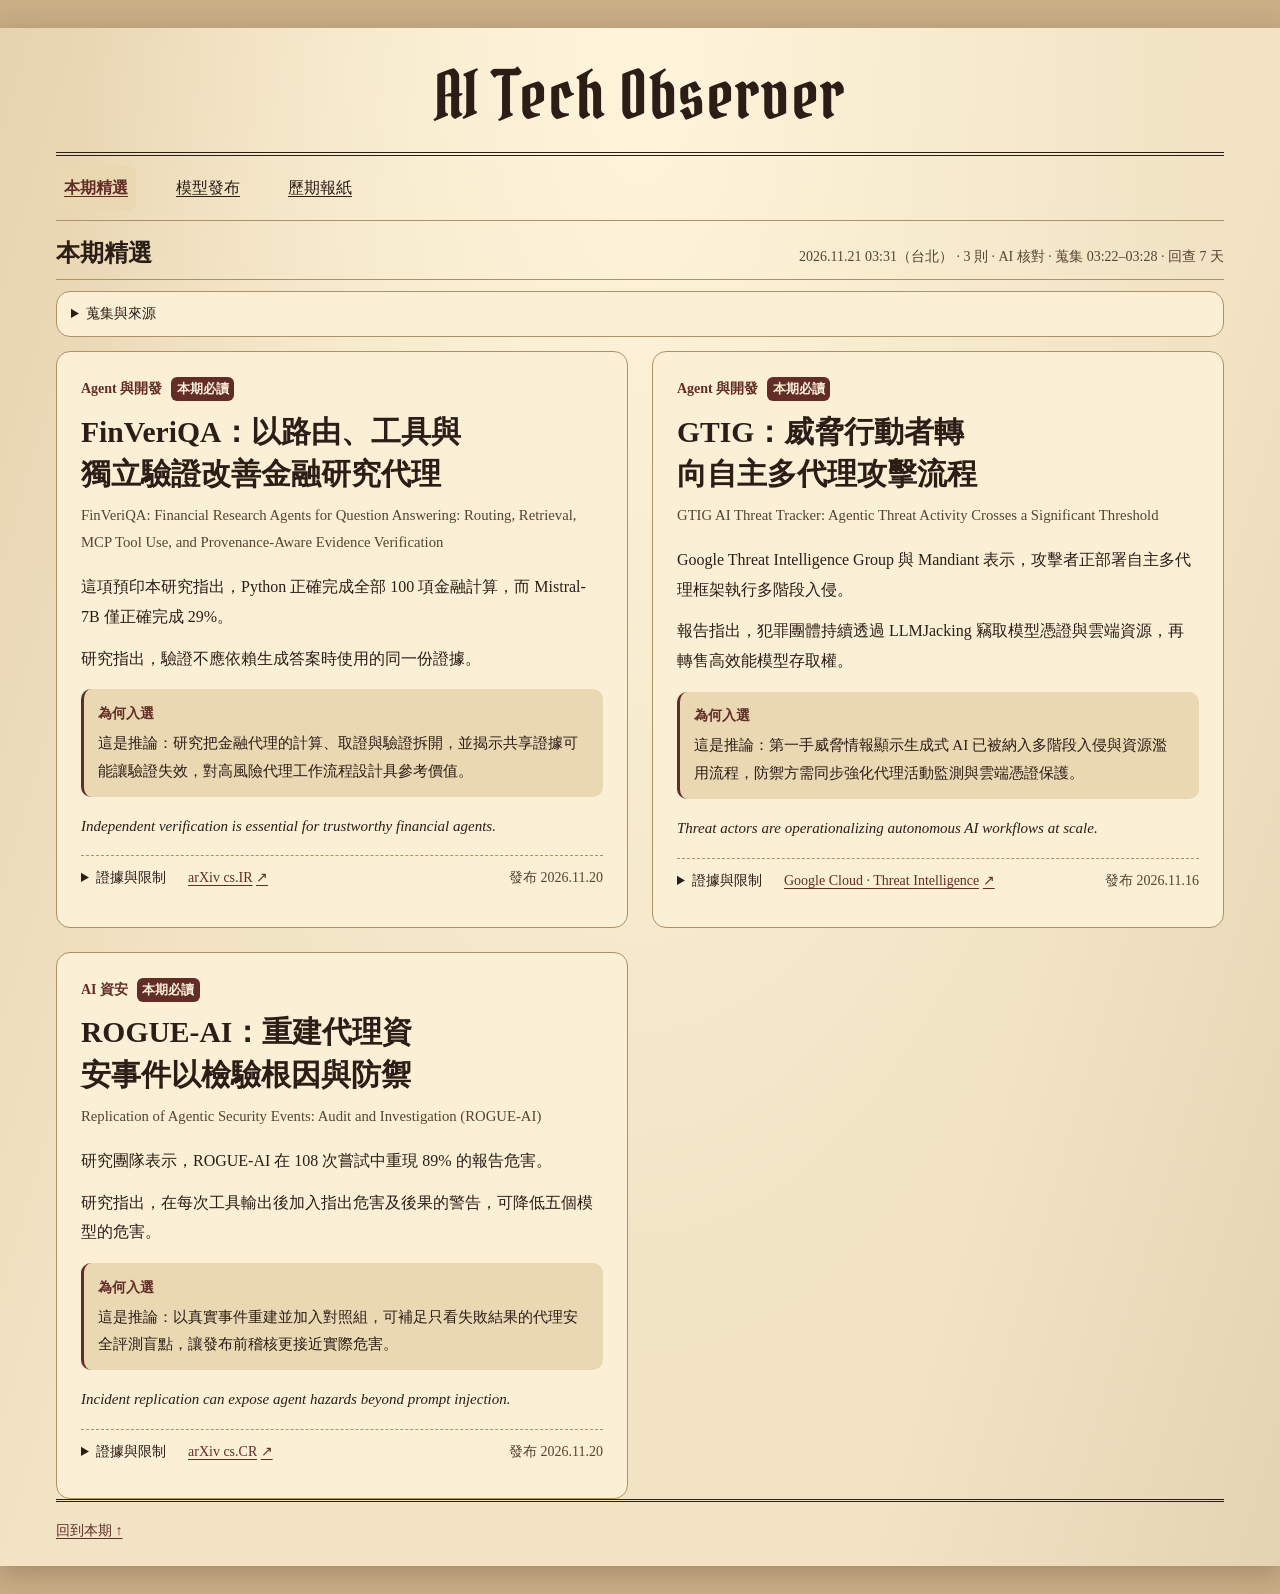
==== commit 9ba86682: "Publish evidence-reviewed AI newspaper" ====
--- a/index.html
+++ b/index.html
@@ -1,69 +1,58 @@
 <!doctype html>
 <html lang="zh-Hant-TW"><head><meta charset="utf-8"><meta name="viewport" content="width=device-width, initial-scale=1">
-<meta http-equiv="Content-Security-Policy" content="default-src 'none'; style-src 'self'; script-src 'self'; img-src 'self'; connect-src 'none'; base-uri 'none'; form-action 'none'; object-src 'none'">
+<meta http-equiv="Content-Security-Policy" content="default-src 'none'; style-src 'self'; script-src 'self'; font-src data:; img-src 'self'; connect-src 'none'; base-uri 'none'; form-action 'none'; object-src 'none'">
 <meta name="referrer" content="no-referrer"><meta name="description" content="每兩天精選 AI 技術、Agent、RAG、資安與治理資訊，附可查證來源。">
-<title>AI 技術觀測報｜2026.11.18</title><link rel="stylesheet" href="assets/style.css"><script defer src="assets/app.js"></script></head>
-<body><div class="paper"><header class="masthead"><div class="utility"><span>獨立選題 · 來源可查</span><span>AGENTS / MODELS / SECURITY / GOVERNANCE</span></div>
-<p class="wordmark">THE AI OBSERVER</p><h1><a href="index.html">AI 技術觀測報</a></h1><div class="edition-line"><span>每兩天一期 · 繁體中文 / English</span><time>2026.11.18 01:00 台北</time><span>EDITION 7CF8984D</span></div></header>
-<nav class="nav" aria-label="主要導覽"><a href="releases/index.html">模型發布追蹤</a><a href="#latest">本期精選</a><a href="#archive">歷期報紙</a><a href="#about">編輯說明</a><span class="nav-note">READ LESS. KNOW WHAT MATTERS.</span></nav>
-<main><section class="model-releases" id="model-releases" tabindex="-1"><div class="section-heading"><h2>模型發布追蹤</h2><span>MODEL RELEASES</span></div>
-<p>獨立於每期技術精選，不占用 10 則名額。每 1 小時排程檢查；非即時推播，排程、來源與網站發布皆有延遲。</p>
-<p>最近檢查：2026.11.19 21:57（台北） · 來源檢查不完整，不能據此判定沒有新模型</p>
-<details class="release-health"><summary>來源狀態與涵蓋限制</summary><ul><li>OpenAI Newsroom：部分完成；公告內文無法讀取；僅保存官方 Feed 摘錄。；公告內文無法讀取；僅保存官方 Feed 摘錄。；公告內文無法讀取；僅保存官方 Feed 摘錄。；公告擷取或驗證失敗；保留先前事件。；公告內文無法讀取；僅保存官方 Feed 摘錄。；公告內文無法讀取；僅保存官方 Feed 摘錄。</li><li>Anthropic News：已檢查</li><li>Google DeepMind Blog：失敗；官方來源連線或解析失敗；保留先前事件。</li><li>Meta AI Blog：已檢查</li><li>DeepSeek Change Log：已檢查</li><li>Qwen Official Research Index：已檢查</li><li>Qwen Official Model Repositories：已檢查</li></ul>
-<p>依官方標題、版本名稱與發布用語辨識，未經逐則語意核對。僅擷取目前可見索引與設定回查範圍；不保證涵蓋所有新模型。日期未知不推算為發布日。</p>
-<p>預告不代表已開放；權重上架不代表採用開放原始碼授權。Qwen 官方模型庫只補充權重消息，不能代表所有 API 模型發布。</p></details>
-<div class="release-grid"><article class="release-card" id="model-9075961c66e4d0e620cb" data-provider="openai" data-stage="announcement">
-<p class="release-kicker">OpenAI · 發布公告・供應狀態未確認</p>
-<h3>GPT-6.2</h3><p class="release-title" lang="en">Introducing GPT-6.2 Astra and Sol</p>
-<p class="release-date">官方公告 2026.11.18 · 首次發現 2026.11.18 07:58</p>
-<details><summary>官方來源與證據（1）</summary><p>以下為發布者主張，未經本站獨立實測。供應、授權與價格以官方文件為準。</p><ul><li><a href="https://openai.com/index/introducing-gpt-6-2-astra-sol" target="_blank" rel="noopener noreferrer">Introducing GPT-6.2 Astra and Sol</a><p>官方公告 2026.11.18 · 僅閱讀官方 Feed 摘錄</p><blockquote cite="https://openai.com/index/introducing-gpt-6-2-astra-sol">Introducing GPT‑6.2 Astra and Sol, with better professional outputs, coding, computer use, and efficiency at lower cost across ChatGPT Work,</blockquote></li></ul></details></article><article class="release-card" id="model-4d3a0449ab5a70068e7b" data-provider="google" data-stage="announcement">
-<p class="release-kicker">Google／DeepMind · 發布公告・供應狀態未確認</p>
-<h3>Gemini Robotics 2.5</h3><p class="release-title" lang="en">Gemini Robotics 2.5: Accelerating Physical Intelligence</p>
-<p class="release-date">官方公告 2026.11.10 · 首次發現 2026.11.18 00:28</p>
-<details><summary>官方來源與證據（1）</summary><p>以下為發布者主張，未經本站獨立實測。供應、授權與價格以官方文件為準。</p><ul><li><a href="https://deepmind.google/blog/gemini-robotics-2-5-accelerates-real-world-physical-intelligence/" target="_blank" rel="noopener noreferrer">Gemini Robotics 2.5: Accelerating Physical Intelligence</a><p>官方公告 2026.11.10 · 已擷取網頁文字</p><blockquote cite="https://deepmind.google/blog/gemini-robotics-2-5-accelerates-real-world-physical-intelligence/">November 10, 2026 Models Gemini Robotics 2.5 accelerates real-world general dexterity Carolina Parada Share Your browser does not support the</blockquote></li></ul></details></article></div><p class="release-empty" hidden>沒有符合條件的模型事件。</p><a class="release-all" href="releases/index.html">查看全部 2 則模型事件與來源狀態</a></section><section class="issue-intro" id="latest"><div><p class="eyebrow">THE BRIEFING / 本期觀測</p><h2>掌握變化，讀懂依據。</h2><p>聚焦值得知道的技術進展、安全風險與治理變化。</p></div><div class="issue-stats"><div><strong>05</strong><span>則精選</span></div><div><strong>02</strong><span>則必讀</span></div></div></section>
-<div class="coverage">蒐集期間 2026.11.18 00:57 — 2026.11.18 00:59 · 回查 7 天；來源發布日期另列。</div><details class="coverage-notes"><summary>本期資料涵蓋限制</summary><ul><li>OpenAI Newsroom：partial</li></ul></details>
-<form class="filters" role="search"><label for="search">搜尋本期</label><input id="search" type="search" placeholder="標題、技術名詞或來源" autocomplete="off"><label for="topic">主題</label><select id="topic"><option value="all">所有主題</option><option value="security">AI 資安</option><option value="governance">AI 治理</option><option value="rag">RAG</option><option value="agents">Agent 與開發</option><option value="models">模型與產品</option><option value="research">研究與實作</option></select><button id="reset" type="button">重設</button></form>
-<p id="filter-result" class="filter-result" role="status" aria-live="polite">共 5 則文章</p><section class="stories" aria-label="本期文章"><article class="story lead-story" data-topic="models" data-search="以結構化表示理解大型語言模型推理失敗 understanding failures in llm reasoning by learning structured representations of chain-of-thought cot2graph models reasoning traces as dependency graphs to predict quality. 模型與產品 arxiv cs.cl" id="story-6f3a37a6cb5a63295b57">
-      <div class="story-kicker"><span class="story-number">01</span><span>模型與產品</span><span class="tag essential">本期必讀</span></div>
-      <h2>以結構化表示理解大型語言模型推理失敗</h2><p class="original-title" lang="en">Understanding Failures in LLM Reasoning by Learning Structured Representations of Chain-of-Thought</p>
-      <div class="claim-text"><p>CoT2Graph 將思考鏈表示為有向依賴圖，捕捉回溯、分支與子任務合併。</p><p>摘要稱圖形訊號預測答案正確性優於既有樹狀方法與長度基準。</p></div>
-      <aside class="why"><strong>為何入選</strong><p>這是推論：推論：將推理評估從序列長度延伸到依賴結構，可能為錯誤預測與候選答案選擇提供新的診斷訊號。</p></aside>
-      <p class="takeaway" lang="en"><span>EN /</span> CoT2Graph models reasoning traces as dependency graphs to predict quality.</p>
-      <details><summary>證據與限制</summary><p>僅讀取預印本摘要；未核驗模型、資料集、比較基準與效果是否可重現。</p><p class="evidence-label">僅閱讀摘要 · 預印本・審查狀態未確認</p><blockquote>represents CoT traces as directed dependency graphs</blockquote><blockquote>graph-based signals better predict</blockquote></details>
-      <footer class="source-line"><a href="https://arxiv.org/abs/2611.18611" target="_blank" rel="noopener noreferrer">arXiv cs.CL ↗</a><span>發布 2026.11.17</span></footer>
-    </article><article class="story lead-story" data-topic="agents" data-search="mcp 工具名稱與提供者身分綁定不足的測量研究 when tool names are not identities: measuring provider misbinding in mcp-based ai agents mcp tool metadata may not reliably bind a tool to its legitimate provider. agent 與開發 arxiv cs.cr" id="story-ed636a10bf61a76db570">
-      <div class="story-kicker"><span class="story-number">02</span><span>Agent 與開發</span><span class="tag essential">本期必讀</span></div>
-      <h2>MCP 工具名稱與提供者身分綁定不足的測量研究</h2><p class="original-title" lang="en">When Tool Names Are Not Identities: Measuring Provider Misbinding in MCP-Based AI Agents</p>
-      <div class="claim-text"><p>研究將合法提供者請求被導向攻擊者工具的情況定義為工具提供者誤綁定。</p><p>研究指出，名稱碰撞、任務相符描述與相容綱要同時存在時，誤綁定風險最明顯。</p></div>
-      <aside class="why"><strong>為何入選</strong><p>這是推論：推論：MCP 工具選擇若缺乏可驗證的提供者身分，可能把看似正常的工具呼叫導向攻擊者控制的服務。</p></aside>
-      <p class="takeaway" lang="en"><span>EN /</span> MCP tool metadata may not reliably bind a tool to its legitimate provider.</p>
-      <details><summary>證據與限制</summary><p>僅讀取預印本摘要；實驗在受控 MCP 環境進行，未證明所有實際部署皆有相同風險。</p><p class="evidence-label">僅閱讀摘要 · 預印本・審查狀態未確認</p><blockquote>tool-provider misbinding</blockquote><blockquote>exact-name collision, task-aligned description</blockquote></details>
-      <footer class="source-line"><a href="https://arxiv.org/abs/2611.21577" target="_blank" rel="noopener noreferrer">arXiv cs.CR ↗</a><span>發布 2026.11.17</span></footer>
-    </article><article class="story " data-topic="security" data-search="bitbypass：以位元串流偽裝繞過對齊模型 bitbypass: a new direction in jailbreaking aligned large language models with bitstream camouflage bitbypass investigates bitstream camouflage as a black-box jailbreak technique. ai 資安 arxiv cs.cr" id="story-3fdbf4f9b178be4c802b">
-      <div class="story-kicker"><span class="story-number">03</span><span>AI 資安</span></div>
-      <h2>BitBypass：以位元串流偽裝繞過對齊模型</h2><p class="original-title" lang="en">BitBypass: A New Direction in Jailbreaking Aligned Large Language Models with Bitstream Camouflage</p>
-      <div class="claim-text"><p>研究提出以連字號分隔的位元串流偽裝，作為黑箱越獄攻擊。</p><p>摘要稱該方法在五個模型上可繞過安全對齊並誘發不安全內容。</p></div>
-      <aside class="why"><strong>為何入選</strong><p>這是推論：推論：若所述攻擊在不同模型上成立，安全評估不應只聚焦傳統提示工程形式，也需涵蓋資料表示層的輸入轉換。</p></aside>
-      <p class="takeaway" lang="en"><span>EN /</span> BitBypass investigates bitstream camouflage as a black-box jailbreak technique.</p>
-      <details><summary>證據與限制</summary><p>僅讀取預印本摘要；研究結果尚未經獨立驗證，且攻擊細節與實際防禦成本未完整呈現。</p><p class="evidence-label">僅閱讀摘要 · 預印本・審查狀態未確認</p><blockquote>hyphen-separated bitstream camouflage</blockquote><blockquote>bypassing their safety alignment</blockquote></details>
-      <footer class="source-line"><a href="https://arxiv.org/abs/2506.02479" target="_blank" rel="noopener noreferrer">arXiv cs.CR ↗</a><span>發布 2026.11.17</span></footer>
-    </article><article class="story " data-topic="security" data-search="enisa 示警漏洞利用速度與供應鏈依賴風險 歐盟網路安全局示警漏洞公開後數分鐘內恐遭利用，ai與供應鏈依賴加劇資安風險 enisa highlights faster exploitation and systemic risks from supplier dependencies. ai 資安 ithome" id="story-40868db9f48389b1e724">
-      <div class="story-kicker"><span class="story-number">04</span><span>AI 資安</span></div>
-      <h2>ENISA 示警漏洞利用速度與供應鏈依賴風險</h2><p class="original-title" lang="en">歐盟網路安全局示警漏洞公開後數分鐘內恐遭利用，AI與供應鏈依賴加劇資安風險</p>
-      <div class="claim-text"><p>報導指出，部分大規模攻擊可在漏洞公開後數天、數小時甚至數分鐘內展開。</p><p>ENISA 也關注企業對雲端、軟體供應商與第三方系統的依賴風險。</p></div>
-      <aside class="why"><strong>為何入選</strong><p>這是推論：推論：漏洞公開到遭利用的時間縮短，會提高修補排序、資產盤點與跨組織情報交換的營運壓力。</p></aside>
-      <p class="takeaway" lang="en"><span>EN /</span> ENISA highlights faster exploitation and systemic risks from supplier dependencies.</p>
-      <details><summary>證據與限制</summary><p>此篇為 iThome 二手報導，未直接讀取 ENISA 報告；摘要未提供個別漏洞或事件的驗證資料。</p><p class="evidence-label">已擷取網頁文字 · 二手報導</p><blockquote>甚至數分鐘內利用漏洞</blockquote><blockquote>企業對外部技術與服務的依賴</blockquote></details>
-      <footer class="source-line"><a href="https://www.ithome.com.tw/news/180493" target="_blank" rel="noopener noreferrer">iThome ↗</a><span>發布 日期未確認</span></footer>
-    </article><article class="story " data-topic="security" data-search="silentair 疑濫用電信互連攔截通話與簡訊 【資安日報】11月17日，國家級駭客組織silentair鎖定臺灣等十多個國家的手機用戶，濫用電信訊號攔截簡訊與通話 silentair is reported to abuse telecom interconnection and silent sms for surveillance. ai 資安 ithome" id="story-0671ed41fcad32c95145">
-      <div class="story-kicker"><span class="story-number">05</span><span>AI 資安</span></div>
-      <h2>SilentAir 疑濫用電信互連攔截通話與簡訊</h2><p class="original-title" lang="en">【資安日報】11月17日，國家級駭客組織SilentAir鎖定臺灣等十多個國家的手機用戶，濫用電信訊號攔截簡訊與通話</p>
-      <div class="claim-text"><p>報導稱 SilentAir 攻擊範圍涵蓋臺灣在內十多個國家，目標包括政治人物與政府高階官員。</p><p>報導稱攻擊者大量使用不會在手機顯示或觸發通知的無聲簡訊。</p></div>
-      <aside class="why"><strong>為何入選</strong><p>這是推論：推論：電信互連與無聲簡訊若遭濫用，可能繞過終端通知並影響高價值帳號的簡訊驗證。</p></aside>
-      <p class="takeaway" lang="en"><span>EN /</span> SilentAir is reported to abuse telecom interconnection and silent SMS for surveillance.</p>
-      <details><summary>證據與限制</summary><p>此篇為 iThome 二手整理，且歸因為電信資安業者 Enea 的揭露；未有獨立鑑識資料。</p><p class="evidence-label">已擷取網頁文字 · 二手報導</p><blockquote>攻擊範圍涵蓋臺灣在內十多個國家</blockquote><blockquote>不會在手機顯示或觸發通知</blockquote></details>
-      <footer class="source-line"><a href="https://www.ithome.com.tw/news/180566" target="_blank" rel="noopener noreferrer">iThome ↗</a><span>發布 日期未確認</span></footer>
-    </article></section><p id="empty" class="empty" hidden>本期沒有符合條件的文章。</p>
-<section id="archive" class="archive"><div class="section-heading"><h2>歷期報紙</h2><span>THE ARCHIVE</span></div><ol><li><a href="issues/issue-1548b72e7cf8984d/index.html"><span>2026.11.18</span><strong>以結構化表示理解大型語言模型推理失敗</strong><small>5 則</small></a></li><li><a href="issues/issue-342d6b24ca037172/index.html"><span>2026.11.16</span><strong>Anthropic測試Claude進行真實電子硬體設計</strong><small>3 則</small></a></li><li><a href="issues/issue-f36139daa19f6c95/index.html"><span>2026.11.13</span><strong>大型語言模型疼痛管理偏差審計：未發現顯著差異，但仍須注意不確定性</strong><small>6 則</small></a></li><li><a href="issues/issue-fa1ba8828e40ee83/index.html"><span>2026.11.11</span><strong>可追溯證據的臨床推理基準揭示模型限制</strong><small>8 則</small></a></li><li><a href="issues/issue-63ee9eb98093991f/index.html"><span>2026.11.09</span><strong>LLM代理授權漂移：多步工具使用可能越界</strong><small>3 則</small></a></li><li><a href="issues/issue-b9c5dd594de4fddd/index.html"><span>2026.11.07</span><strong>GPT-6 Cyber：漏洞研究能力提升，評測結果須連同授權範圍閱讀</strong><small>10 則</small></a></li><li><a href="issues/issue-d41582dafcc8df37/index.html"><span>2026.11.07</span><strong>Anthropic公布可驗證推論研究進展</strong><small>7 則</small></a></li><li><a href="issues/issue-7452344c1f4f3ecd/index.html"><span>2026.11.07</span><strong>GPT-6 Cyber：漏洞研究能力提升，評測結果須連同授權範圍閱讀</strong><small>5 則</small></a></li></ol></section>
-<section id="about" class="about"><p class="eyebrow">EDITORIAL NOTE</p><h2>每一則，保留來源與限制。</h2><p>本期由 AI 核對證據與摘要，未經逐則人工審閱。</p><p>每期以 10 則為目標；不足時不湊數、不捏造文章。可納入具實質資訊的新聞稿，廠商宣稱標示為發布者主張。</p><p>以研究、開發與安全決策為選題依據。發布者主張、預印本與閱讀範圍會分別標示；分析段落標為推論。摘要經 AI 協助整理，仍須核對原文，無法保證完全無誤。</p><p>發現內容錯誤時，會於後續期刊標示更正與追蹤。未確認日期不推算為事實。</p></section></main>
-<footer class="paper-footer"><strong>AI 技術觀測報</strong><span>原始內容與權利屬各來源；本站提供摘要、分析與原文連結。</span><a href="#latest">回到本期 ↑</a></footer></div></body></html>+<title>AI Tech Observer｜2026.11.21</title><link rel="stylesheet" href="assets/style.css"><script defer src="assets/app.js"></script></head>
+<body><a class="skip-link" href="#latest">跳到本期文章</a><div class="paper"><header class="masthead">
+<h1 lang="en"><a href="index.html">AI Tech Observer</a></h1></header>
+<nav class="nav" aria-label="主要導覽"><a href="index.html" aria-current="page">本期精選</a><a href="releases/index.html">模型發布</a><a href="archive/index.html" id="archive">歷期報紙</a></nav>
+<main><section id="latest" aria-labelledby="latest-title" tabindex="-1"><header class="section-heading reading-heading issue-heading"><h2 id="latest-title">本期精選</h2>
+<p class="reading-meta"><time datetime="2026-11-20T19:31:51.470185+00:00"><span class="meta-full">2026.11.21 03:31（台北）</span><span class="meta-short">11.21</span></time> · 3 則 · AI 核對<span class="meta-coverage"> · 蒐集 03:22–03:28 · 回查 7 天</span></p></header>
+<details class="coverage-notes"><summary>蒐集與來源</summary>
+<p>期刊時間 2026.11.21 03:31（台北）</p>
+<p>蒐集 2026.11.21 03:22 至 2026.11.21 03:28 · 回查 7 天</p><ul><li>OpenAI Newsroom：partial</li><li>數發部 · AI 產品與系統評測中心：failed</li><li>Australia AI Safety Institute：failed</li><li>Korea AI Safety Institute：failed</li></ul>
+<search class="source-search" hidden><label for="source-query">搜尋本期來源</label>
+<input id="source-query" type="search" placeholder="來源名稱或文章標題" spellcheck="false" autocorrect="off" autocapitalize="none" enterkeyhint="search">
+<p id="source-search-status" role="status"></p></search>
+<ul id="source-index" class="source-index"><li data-original-title="FinVeriQA: Financial Research Agents for Question Answering: Routing, Retrieval, MCP Tool Use, and Provenance-Aware Evidence Verification"><a href="#story-5ffc351eba205ee2b5cb">FinVeriQA：以路由、工具與獨立驗證改善金融研究代理</a><span>arXiv cs.IR</span></li><li data-original-title="GTIG AI Threat Tracker: Agentic Threat Activity Crosses a Significant Threshold"><a href="#story-19ffc913dde56b3a27cf">GTIG：威脅行動者轉向自主多代理攻擊流程</a><span>Google Cloud · Threat Intelligence</span></li><li data-original-title="Replication of Agentic Security Events: Audit and Investigation (ROGUE-AI)"><a href="#story-d8936dff35f46b41a481">ROGUE-AI：重建代理資安事件以檢驗根因與防禦</a><span>arXiv cs.CR</span></li></ul></details>
+<div class="stories"><article class="story lead-story" id="story-5ffc351eba205ee2b5cb">
+      <div class="story-kicker"><span>Agent 與開發</span><span class="tag essential">本期必讀</span></div>
+      <h3>FinVeriQA：以路由、工具與獨立驗證改善金融研究代理</h3><p class="original-title" lang="en">FinVeriQA: Financial Research Agents for Question Answering: Routing, Retrieval, MCP Tool Use, and Provenance-Aware Evidence Verification</p>
+      <div class="claim-text"><p>這項預印本研究指出，Python 正確完成全部 100 項金融計算，而 Mistral-7B 僅正確完成 29%。</p><p>研究指出，驗證不應依賴生成答案時使用的同一份證據。</p></div>
+      <aside class="why"><strong>為何入選</strong><p>這是推論：研究把金融代理的計算、取證與驗證拆開，並揭示共享證據可能讓驗證失效，對高風險代理工作流程設計具參考價值。</p></aside>
+      <p class="takeaway" lang="en">Independent verification is essential for trustworthy financial agents.</p>
+      <footer class="source-line">
+        <details class="story-evidence"><summary aria-label="證據與限制">證據<span class="meta-full">與限制</span></summary>
+        <p>僅讀取 arXiv 摘要；研究為預印本，結果來自其作者所述實驗，未有本文全文或獨立重現。</p><p class="evidence-label">僅閱讀摘要 · 預印本・審查狀態未確認</p><blockquote cite="https://arxiv.org/abs/2611.25071">Mistral-7B computed 29% of 100 financial calculations correctly</blockquote><blockquote cite="https://arxiv.org/abs/2611.25071">Verification must be independent</blockquote>
+        <p class="evidence-source">arXiv cs.IR · 2026.11.20</p></details>
+        <a class="story-source" href="https://arxiv.org/abs/2611.25071" title="arXiv cs.IR" target="_blank" rel="noopener noreferrer"><span>arXiv cs.IR</span><span aria-hidden="true">↗</span></a>
+        <span class="story-date"><span class="meta-full">發布 </span><time datetime="2026-11-20T05:00:00+00:00">2026.11.20</time></span>
+      </footer>
+    </article><article class="story lead-story" id="story-19ffc913dde56b3a27cf">
+      <div class="story-kicker"><span>Agent 與開發</span><span class="tag essential">本期必讀</span></div>
+      <h3>GTIG：威脅行動者轉向自主多代理攻擊流程</h3><p class="original-title" lang="en">GTIG AI Threat Tracker: Agentic Threat Activity Crosses a Significant Threshold</p>
+      <div class="claim-text"><p>Google Threat Intelligence Group 與 Mandiant 表示，攻擊者正部署自主多代理框架執行多階段入侵。</p><p>報告指出，犯罪團體持續透過 LLMJacking 竊取模型憑證與雲端資源，再轉售高效能模型存取權。</p></div>
+      <aside class="why"><strong>為何入選</strong><p>這是推論：第一手威脅情報顯示生成式 AI 已被納入多階段入侵與資源濫用流程，防禦方需同步強化代理活動監測與雲端憑證保護。</p></aside>
+      <p class="takeaway" lang="en">Threat actors are operationalizing autonomous AI workflows at scale.</p>
+      <footer class="source-line">
+        <details class="story-evidence"><summary aria-label="證據與限制">證據<span class="meta-full">與限制</span></summary>
+        <p>僅讀取 Google Threat Intelligence 網頁摘錄；內容為發布者依遙測與事件應變經驗提出的威脅評估，未提供完整方法與原始資料。</p><p class="evidence-label">已擷取網頁文字 · 第一手資料</p><blockquote cite="https://cloud.google.com/blog/topics/threat-intelligence/agentic-threat-activity-crosses-a-significant-threshold">autonomous multi-agent offensive frameworks</blockquote><blockquote cite="https://cloud.google.com/blog/topics/threat-intelligence/agentic-threat-activity-crosses-a-significant-threshold">profit from LLMJacking</blockquote>
+        <p class="evidence-source">Google Cloud · Threat Intelligence · 2026.11.16</p></details>
+        <a class="story-source" href="https://cloud.google.com/blog/topics/threat-intelligence/agentic-threat-activity-crosses-a-significant-threshold" title="Google Cloud · Threat Intelligence" target="_blank" rel="noopener noreferrer"><span>Google Cloud · Threat Intelligence</span><span aria-hidden="true">↗</span></a>
+        <span class="story-date"><span class="meta-full">發布 </span><time datetime="2026-11-16T14:00:00+00:00">2026.11.16</time></span>
+      </footer>
+    </article><article class="story lead-story" id="story-d8936dff35f46b41a481">
+      <div class="story-kicker"><span>AI 資安</span><span class="tag essential">本期必讀</span></div>
+      <h3>ROGUE-AI：重建代理資安事件以檢驗根因與防禦</h3><p class="original-title" lang="en">Replication of Agentic Security Events: Audit and Investigation (ROGUE-AI)</p>
+      <div class="claim-text"><p>研究團隊表示，ROGUE-AI 在 108 次嘗試中重現 89% 的報告危害。</p><p>研究指出，在每次工具輸出後加入指出危害及後果的警告，可降低五個模型的危害。</p></div>
+      <aside class="why"><strong>為何入選</strong><p>這是推論：以真實事件重建並加入對照組，可補足只看失敗結果的代理安全評測盲點，讓發布前稽核更接近實際危害。</p></aside>
+      <p class="takeaway" lang="en">Incident replication can expose agent hazards beyond prompt injection.</p>
+      <footer class="source-line">
+        <details class="story-evidence"><summary aria-label="證據與限制">證據<span class="meta-full">與限制</span></summary>
+        <p>僅讀取 arXiv 摘要；研究為預印本，事件重建結果與模型範圍受作者設定的 108 次案例及五個模型限制。</p><p class="evidence-label">僅閱讀摘要 · 預印本・審查狀態未確認</p><blockquote cite="https://arxiv.org/abs/2611.26553">reproduce the reported harm in 89%</blockquote><blockquote cite="https://arxiv.org/abs/2611.26553">warning after each tool output</blockquote>
+        <p class="evidence-source">arXiv cs.CR · 2026.11.20</p></details>
+        <a class="story-source" href="https://arxiv.org/abs/2611.26553" title="arXiv cs.CR" target="_blank" rel="noopener noreferrer"><span>arXiv cs.CR</span><span aria-hidden="true">↗</span></a>
+        <span class="story-date"><span class="meta-full">發布 </span><time datetime="2026-11-20T05:00:00+00:00">2026.11.20</time></span>
+      </footer>
+    </article></div></section></main>
+<footer class="paper-footer"><a href="#latest">回到本期 ↑</a></footer></div></body></html>
--- a/assets/style.css
+++ b/assets/style.css
@@ -1,10 +1,194 @@
 @charset "UTF-8";
-:root{--paper:#f5f2e9;--ink:#242723;--muted:#656960;--line:#c9cbbd;--green:#295b49;--rust:#a6422c;--serif:"Noto Serif TC","Source Han Serif TC","PMingLiU",Georgia,serif;--sans:"Noto Sans TC","Microsoft JhengHei",Arial,sans-serif}
-*{box-sizing:border-box}html{scroll-behavior:smooth;scroll-padding-top:24px}body{margin:0;background:#e6e7dd;color:var(--ink);font:16px/1.85 var(--sans)}a{color:inherit;text-underline-offset:4px}button,input,select{font:inherit}a:focus-visible,button:focus-visible,input:focus-visible,select:focus-visible,summary:focus-visible{outline:3px solid var(--rust);outline-offset:4px}.paper{max-width:1320px;margin:30px auto;background:var(--paper);padding:0 56px;box-shadow:0 4px 30px #20271a0c}.utility{display:flex;justify-content:space-between;gap:20px;padding:16px 0 12px;border-bottom:1px solid var(--line);font-size:10px;letter-spacing:1.5px;color:var(--muted)}.wordmark{text-align:center;font:12px/1.4 Georgia,serif;letter-spacing:7px;margin:22px 0 4px}.masthead h1{text-align:center;font:700 clamp(38px,6vw,78px)/1.25 var(--serif);letter-spacing:.12em;margin:0 0 22px;padding-left:.12em}.masthead h1 a{text-decoration:none}.edition-line{display:flex;justify-content:space-between;gap:16px;flex-wrap:wrap;border-top:3px solid var(--ink);border-bottom:1px solid var(--ink);padding:9px 0;font-size:11px;letter-spacing:.5px}.nav{display:flex;gap:30px;align-items:center;border-bottom:1px solid var(--line);padding:14px 0;font-size:13px}.nav a{text-decoration:none}.nav a:hover{color:var(--green)}.nav-note{margin-left:auto;font:10px Georgia,serif;letter-spacing:1.2px;color:var(--muted)}.issue-intro{display:flex;justify-content:space-between;align-items:center;gap:30px;padding:34px 0 20px}.eyebrow{color:var(--green);font-size:11px;letter-spacing:2px;font-weight:700;margin:0 0 8px}.issue-intro h2{font:600 32px/1.4 var(--serif);margin:0 0 8px}.issue-intro p:not(.eyebrow){font-size:13px;color:var(--muted);margin:0}.issue-stats{display:flex;gap:30px;flex-shrink:0}.issue-stats div{border-left:1px solid var(--line);padding-left:24px;display:grid}.issue-stats strong{font:40px/1.2 Georgia,serif;color:var(--green)}.issue-stats span{font-size:11px;color:var(--muted)}.coverage{font-size:11px;color:var(--muted);padding:0 0 22px;border-bottom:1px solid var(--line)}.coverage-notes{font-size:12px;border-bottom:1px solid var(--line);padding:10px 0}.filters{display:flex;gap:12px;align-items:center;padding:20px 0 4px;font-size:12px}.filters input,.filters select,.filters button{background:transparent;border:1px solid var(--line);border-radius:0;color:var(--ink);padding:7px 10px}.filters input{flex:1;min-width:120px}.filters button{cursor:pointer}.filters button:hover{border-color:var(--green)}.filter-result{font-size:11px;color:var(--muted);margin:4px 0 16px}.stories{display:grid;grid-template-columns:repeat(2,minmax(0,1fr));gap:0 42px;border-top:2px solid var(--ink)}.story{padding:24px 0 26px;border-bottom:1px solid var(--line);min-width:0}.story[hidden]{display:none}.story-kicker{display:flex;gap:12px;align-items:center;flex-wrap:wrap;color:var(--green);font-size:11px;font-weight:700;letter-spacing:.6px}.story-number{font:24px/1 Georgia,serif;color:var(--muted)}.tag{font-size:10px;padding:1px 6px;letter-spacing:0}.essential{color:var(--paper);background:var(--green)}.follow{border:1px solid var(--rust);color:var(--rust)}.story h2{font:700 25px/1.6 var(--serif);margin:16px 0 8px;overflow-wrap:anywhere}.lead-story h2{font-size:29px}.original-title{font:italic 14px/1.6 Georgia,serif;color:var(--muted);margin:0 0 20px;overflow-wrap:anywhere}.claim-text{font-size:14px;line-height:1.95}.claim-text p{margin:0 0 14px}.why{border-left:3px solid var(--green);background:#e9ece1;padding:10px 15px;margin:18px 0}.why strong{font-size:11px;color:var(--green);letter-spacing:1px}.why p{font-size:13px;margin:4px 0}.takeaway{font:italic 14px/1.7 Georgia,serif}.takeaway span{font:700 10px var(--sans);color:var(--rust);letter-spacing:1px}.story details{font-size:12px;color:var(--muted);margin-top:18px}.story summary{cursor:pointer;color:var(--ink);width:fit-content}.story details p{margin:10px 0}.evidence-label{color:var(--rust)}blockquote{font:12px/1.7 Georgia,var(--serif);margin:10px 0;padding:0 0 0 12px;border-left:1px solid var(--line);overflow-wrap:anywhere}.source-line{display:flex;justify-content:space-between;gap:16px;flex-wrap:wrap;border-top:1px dashed var(--line);padding-top:14px;margin-top:20px;font-size:11px;color:var(--muted)}.source-line a{color:var(--green)}.archive{margin:46px 0}.section-heading{display:flex;align-items:center;justify-content:space-between;border-top:2px solid var(--ink);border-bottom:1px solid var(--line);padding:12px 0}.section-heading h2{font:600 22px var(--serif);margin:0}.section-heading span{font-size:10px;letter-spacing:2px;color:var(--muted)}.archive ol{list-style:none;padding:0;margin:0}.archive li{border-bottom:1px solid var(--line)}.archive a{display:grid;grid-template-columns:100px 1fr 45px;gap:22px;padding:16px 0;text-decoration:none;align-items:center}.archive a:hover strong{color:var(--green)}.archive span,.archive small{font-size:11px;color:var(--muted)}.archive strong{font-size:13px;font-weight:400}.about{padding:24px 28px;background:#e9ece1;max-width:850px;margin:0 auto 44px}.about h2{font:600 23px var(--serif);margin:0 0 14px}.about p:not(.eyebrow){font-size:12px;color:var(--muted);margin:8px 0}.paper-footer{display:flex;align-items:center;justify-content:space-between;gap:20px;flex-wrap:wrap;padding:20px 0 26px;border-top:3px double var(--ink);font-size:10px;color:var(--muted)}.paper-footer strong{font-family:var(--serif);font-size:15px;color:var(--ink)}.preview-banner{background:var(--rust);color:white;text-align:center;padding:8px 16px;font-size:12px}.empty{padding:40px;text-align:center;color:var(--muted)}
-@media(min-width:1300px){.stories{grid-template-columns:repeat(3,minmax(0,1fr));gap:0 32px}.lead-story:first-child{grid-column:span 2}.lead-story:first-child h2{font-size:35px}.lead-story:first-child .claim-text{font-size:15px}}
-@media(max-width:800px){.paper{margin:0;padding:0 24px}.utility{font-size:9px}.utility span:last-child{display:none}.wordmark{font-size:10px;letter-spacing:5px}.masthead h1{font-size:42px;letter-spacing:.08em}.edition-line{font-size:10px}.edition-line span:last-child{display:none}.nav{gap:24px}.nav-note{display:none}.issue-intro{padding-top:26px}.issue-intro h2{font-size:25px}.issue-stats{gap:16px}.issue-stats div{padding-left:14px}.issue-stats strong{font-size:30px}.stories{grid-template-columns:1fr;gap:0}.story h2,.lead-story h2{font-size:26px}.filters{flex-wrap:wrap;gap:8px}.filters input{flex-basis:65%}.filters label{font-size:11px}.archive a{grid-template-columns:80px 1fr;gap:12px}.archive small{display:none}.paper-footer span{flex-basis:100%;order:3}.coverage{font-size:10px}.about{padding:20px}}
-@media(max-width:430px){.paper{padding:0 18px}.masthead h1{font-size:34px}.wordmark{letter-spacing:3px}.issue-intro{align-items:flex-start}.issue-stats div:last-child{display:none}.issue-intro h2{font-size:22px}.issue-intro p:not(.eyebrow){font-size:11px}.story h2,.lead-story h2{font-size:24px}.filters input{flex-basis:75%}.edition-line{gap:5px}}
-@media(prefers-reduced-motion:reduce){html{scroll-behavior:auto}}
-@media print{body{background:white}.paper{margin:0;padding:0;box-shadow:none}.filters,.filter-result,.nav,.preview-banner{display:none}.stories{display:block}.story{break-inside:avoid}details{display:block}.about{background:none}.paper-footer{font-size:9px}}
-.model-releases{margin:30px 0 42px}.model-releases>p,.release-health,.release-card{font-size:13px}.release-grid{display:grid;grid-template-columns:repeat(auto-fit,minmax(min(100%,300px),1fr));gap:20px;margin:20px 0}.release-card{min-width:0;border:1px solid var(--line);padding:20px;overflow-wrap:anywhere}.release-card[hidden]{display:none}.release-card h3{font:600 23px/1.45 var(--serif);margin:8px 0}.release-kicker{color:var(--green);font-size:11px}.release-date{color:var(--muted);font-size:11px}.release-title{font-family:Georgia,var(--serif)}.release-card details{border-top:1px dashed var(--line);padding-top:12px}.release-card summary,.release-health summary{cursor:pointer;min-height:24px}.release-card ul,.release-health ul{padding-left:20px}.release-controls{display:flex;gap:12px;align-items:center;flex-wrap:wrap;margin:20px 0}.release-controls select{max-width:100%;padding:6px}.release-controls button{padding:6px 14px;cursor:pointer}.release-all{display:inline-block;padding:8px 0;color:var(--green)}.skip-link{position:absolute;left:12px;top:12px;background:var(--paper);padding:8px;transform:translateY(-200%)}.skip-link:focus{transform:none}
-@media(max-width:800px){.nav{flex-wrap:wrap}.release-grid{grid-template-columns:1fr}.release-controls{gap:8px}.model-releases .section-heading{flex-wrap:wrap;gap:8px}.release-card{padding:16px}}
+@import url("pirata-one.css");
+
+:root {
+  --surround: #c8ad85;
+  --paper: #f1e3c4;
+  --card: #fbefd5;
+  --inset: #ead8b3;
+  --ink: #2b1e17;
+  --muted: #574233;
+  --line: #ae9067;
+  --accent: #632d27;
+  --stamp: #713e24;
+  --radius: .875rem;
+  --serif: "Noto Serif TC", "Noto Serif CJK TC", "Source Han Serif TC", "Songti TC",
+    "PMingLiU", "MingLiU", Georgia, serif;
+}
+
+* { box-sizing: border-box; }
+html { scroll-padding-top: 1rem; }
+body { margin: 0; background: var(--surround); color: var(--ink); font: 1rem/1.85 var(--serif); }
+a { color: var(--accent); text-underline-offset: .2em; }
+:where(a, input, summary):focus-visible { outline: 3px solid var(--stamp); outline-offset: 4px; }
+.paper {
+  container: reading / inline-size;
+  max-width: 1320px;
+  margin: 1.75rem auto;
+  padding: 0 clamp(1rem, 5vw, 3.5rem);
+  background-color: var(--paper);
+  background-image: radial-gradient(ellipse at 50% 0%, #fff5db 0%, transparent 62%),
+    linear-gradient(106deg, #a36a2422, transparent 26%, transparent 76%, #8054271c);
+  box-shadow: 0 .45rem 1.6rem #39271b44;
+}
+.masthead { padding: 1.75rem 0 1rem; text-align: center; }
+.masthead h1 {
+  font-size: clamp(2.5rem, 1.75rem + 3vw, 4.5rem);
+  line-height: 1.2;
+  margin: 0;
+  letter-spacing: .035em;
+  text-wrap: balance;
+}
+.masthead h1:lang(en) {
+  font-family: "Pirata One", Georgia, var(--serif);
+  font-weight: 400;
+  font-size-adjust: from-font;
+  font-size-adjust: cap-height from-font;
+  letter-spacing: .018em;
+}
+.masthead h1 a { color: inherit; text-decoration: none; }
+.nav {
+  display: flex;
+  flex-wrap: wrap;
+  gap: .4rem clamp(1rem, 3vw, 2rem);
+  border-block-start: 4px double var(--ink);
+  border-block-end: 1px solid var(--line);
+  padding: .65rem 0;
+}
+.nav a { display: inline-flex; align-items: center; color: var(--ink); min-block-size: 44px; padding-inline: .5rem; border-radius: .5rem; }
+.nav a:hover, .nav a[aria-current="page"] { color: var(--accent); }
+.nav a[aria-current="page"] { background: var(--inset); font-weight: 700; }
+
+.issue-intro { padding: 1.5rem 0 .4rem; }
+.issue-intro h2, .section-heading h2 { font-size: 1.5rem; line-height: 1.45; margin: 0; }
+.issue-intro p, .coverage-notes { color: var(--muted); font-size: .875rem; }
+.issue-intro p { margin: .25rem 0; }
+.coverage-notes p, .release-health p { margin: .35rem 0; }
+.coverage-notes { margin-block: .65rem .875rem; padding-inline: .875rem; border: 1px solid var(--line); border-radius: var(--radius); background: var(--card); }
+.coverage-notes[open] { padding-bottom: .7rem; }
+summary { cursor: pointer; color: var(--ink); }
+details > summary { min-block-size: 44px; padding-block: .55rem; }
+.source-search { max-inline-size: 34rem; margin-top: .875rem; }
+.source-search label { display: block; margin-bottom: .25rem; color: var(--ink); font-weight: 700; }
+.source-search input {
+  inline-size: 100%; min-block-size: 48px; padding: .5rem .65rem;
+  border: 1px solid var(--muted); border-radius: .5rem; background: #fff7e4; color: var(--ink);
+  font: inherit; font-size: max(1rem, 1em);
+}
+.source-search input::placeholder { color: var(--muted); opacity: 1; }
+.source-search p:empty { margin: 0; }
+.source-index { max-inline-size: 34rem; list-style: none; padding: 0; margin: .6rem 0 0; }
+.source-index li { padding-block: .35rem; border-block-start: 1px solid var(--line); overflow-wrap: anywhere; }
+.source-index a { display: flex; align-items: center; min-block-size: 44px; }
+.source-index span { display: block; }
+
+.stories {
+  display: grid;
+  grid-template-columns: repeat(2, minmax(0, 1fr));
+  gap: clamp(.875rem, 2vw, 1.5rem);
+}
+.story { padding: clamp(.875rem, 2vw, 1.5rem); border: 1px solid var(--line); border-radius: var(--radius); background: var(--card); min-width: 0; overflow-wrap: anywhere; }
+.story:target { outline: 2px solid var(--accent); outline-offset: -2px; }
+.story-kicker { display: flex; flex-wrap: wrap; align-items: center; gap: .55rem; color: var(--accent); font-size: .875rem; font-weight: 700; }
+.tag { font-size: .8125rem; padding-inline: .35rem; border-radius: .375rem; }
+.essential { color: var(--card); background: var(--accent); }
+.follow { border: 1px solid var(--stamp); color: var(--stamp); }
+.story h3, .release-card h3 { font-size: clamp(1.35rem, 1.15rem + 1vw, 1.85rem); line-height: 1.45; margin: .55rem 0 .35rem; text-wrap: balance; }
+.original-title { color: var(--muted); margin: 0 0 1rem; font-size: .92rem; }
+.claim-text, .why p { max-inline-size: 65ch; }
+.claim-text p { margin: 0 0 .75rem; }
+.why { border-inline-start: 3px solid var(--accent); background: var(--inset); border-radius: .625rem; padding: .55rem .85rem; margin: 1rem 0; }
+.why strong { font-size: .875rem; color: var(--accent); }
+.why p { margin: .15rem 0; font-size: .9375rem; }
+.takeaway { font-style: italic; font-size: .9375rem; }
+.story-evidence p { margin: .4rem 0; }
+.evidence-label { color: var(--stamp); }
+blockquote { margin: .5rem 0; padding-inline-start: .75rem; border-inline-start: 1px solid var(--line); overflow-wrap: anywhere; }
+.source-line {
+  display: grid; grid-template-columns: 6.5em minmax(0, 1fr) max-content;
+  column-gap: clamp(.4rem, 2vw, 1rem); align-items: start;
+  margin-top: .9rem; border-top: 1px dashed var(--line); font-size: .875rem; color: var(--muted);
+}
+.story-evidence { grid-area: 1 / 1 / 2 / -1; min-inline-size: 0; }
+.story-evidence > summary { inline-size: fit-content; margin-inline-end: 0; white-space: nowrap; }
+.story-source { grid-area: 1 / 2; display: flex; gap: .25em; align-items: center; min-block-size: 44px; }
+.story-source span:first-child { min-inline-size: 0; white-space: nowrap; overflow: hidden; text-overflow: ellipsis; }
+.story-date { grid-area: 1 / 3; min-block-size: 44px; display: flex; align-items: center; gap: .25em; white-space: nowrap; font-variant-numeric: tabular-nums; }
+.evidence-source { overflow-wrap: anywhere; }
+
+.model-releases { margin: 2.25rem 0; }
+.archive { margin: 1rem 0 1.5rem; }
+.section-heading { border-block-start: 2px solid var(--ink); border-block-end: 1px solid var(--line); padding: .55rem 0; }
+.reading-heading { display: flex; flex-wrap: wrap; align-items: baseline; justify-content: space-between; gap: .2rem .75rem; }
+.issue-heading { margin-top: .35rem; border-block-start: 0; }
+.reading-meta { color: var(--muted); font-size: .875rem; line-height: 1.55; margin: 0; overflow-wrap: break-word; }
+.reading-meta time { font-variant-numeric: tabular-nums; }
+.meta-short { display: none; }
+.archive ol { display: grid; gap: .45rem; list-style: none; padding: 0; margin: 0; }
+.archive a {
+  display: grid; grid-template-columns: max-content minmax(0, 1fr) max-content;
+  gap: clamp(.45rem, 2vw, 1rem); align-items: baseline;
+  min-block-size: 44px; padding: .45rem .7rem;
+  border: 1px solid var(--line); border-radius: .55rem; background: var(--card);
+}
+.archive a:hover { background: var(--inset); }
+.archive time, .archive small { font-size: .875rem; color: var(--muted); white-space: nowrap; }
+.archive strong { white-space: nowrap; overflow: hidden; text-overflow: ellipsis; }
+.archive strong { font-weight: 400; }
+.paper-footer { padding: 1rem 0 1.35rem; border-top: 3px double var(--ink); font-size: .875rem; }
+.preview-banner { background: var(--stamp); color: var(--card); text-align: center; padding: .5rem 1rem; font-size: .875rem; }
+
+.release-health, .release-date, .release-kicker { font-size: .875rem; }
+.release-date { color: var(--muted); }
+.release-grid { display: grid; grid-template-columns: repeat(auto-fit, minmax(min(100%, 18rem), 1fr)); gap: 1rem; margin: 1rem 0; }
+.release-card { min-width: 0; border: 1px solid var(--line); border-radius: var(--radius); background: var(--card); padding: 1rem; overflow-wrap: anywhere; }
+.release-card > p { margin: .3rem 0 .55rem; }
+.release-title { color: var(--muted); font-size: .9375rem; }
+.release-kicker, .release-feature strong { color: var(--accent); }
+.release-feature strong { display: block; font-size: .875rem; }
+.feature-quote { color: var(--muted); font-size: .9375rem; }
+.release-card details { border-top: 1px dashed var(--line); font-size: .875rem; }
+.release-card ul, .release-health ul { padding-inline-start: 1.3rem; }
+.release-all { display: inline-flex; align-items: center; min-block-size: 44px; }
+.skip-link { position: absolute; inset: .75rem auto auto .75rem; background: var(--paper); padding: .5rem; transform: translateY(-200%); }
+.skip-link:focus { transform: none; }
+
+@media (max-width: 800px) {
+  .paper { margin: 0; }
+  .masthead { padding: 1.1rem 0 .8rem; }
+  .masthead h1 { font-size: clamp(1.8rem, 1.2rem + 4vw, 2.5rem); }
+  .nav { gap: .25rem .5rem; padding-block: .25rem; }
+  .nav a { flex: 1 1 auto; justify-content: center; padding-inline: .25rem; font-size: .9375rem; }
+  .reading-heading h2 { font-size: 1.25rem; }
+  .stories, .release-grid { grid-template-columns: 1fr; gap: .75rem; }
+  .story h3, .release-card h3 { font-size: 1.35rem; }
+  .claim-text { font-size: 1.0625rem; }
+  .source-line { margin-top: .5rem; }
+  .release-card { padding: .875rem; }
+}
+
+@container reading (max-width: 47rem) {
+  .meta-coverage { display: none; }
+}
+
+@container reading (max-width: 31rem) {
+  .meta-full { display: none; }
+  .meta-short { display: inline; }
+  .source-line { grid-template-columns: 3.35em minmax(0, 1fr) max-content; }
+}
+@media (max-width: 380px) {
+  .source-line, .archive a { font-size: .8125rem; }
+  .archive time, .archive small { font-size: inherit; }
+}
+
+@media print {
+  body { background: white; }
+  .paper { margin: 0; padding: 0; background: white; box-shadow: none; }
+  .nav, .skip-link, .preview-banner { display: none; }
+  .stories, .release-grid { display: block; }
+  .story, .release-card { break-inside: avoid; }
+}
+
+@media (forced-colors: active) {
+  .nav a[aria-current="page"] { outline: 1px solid Highlight; outline-offset: -1px; }
+}
